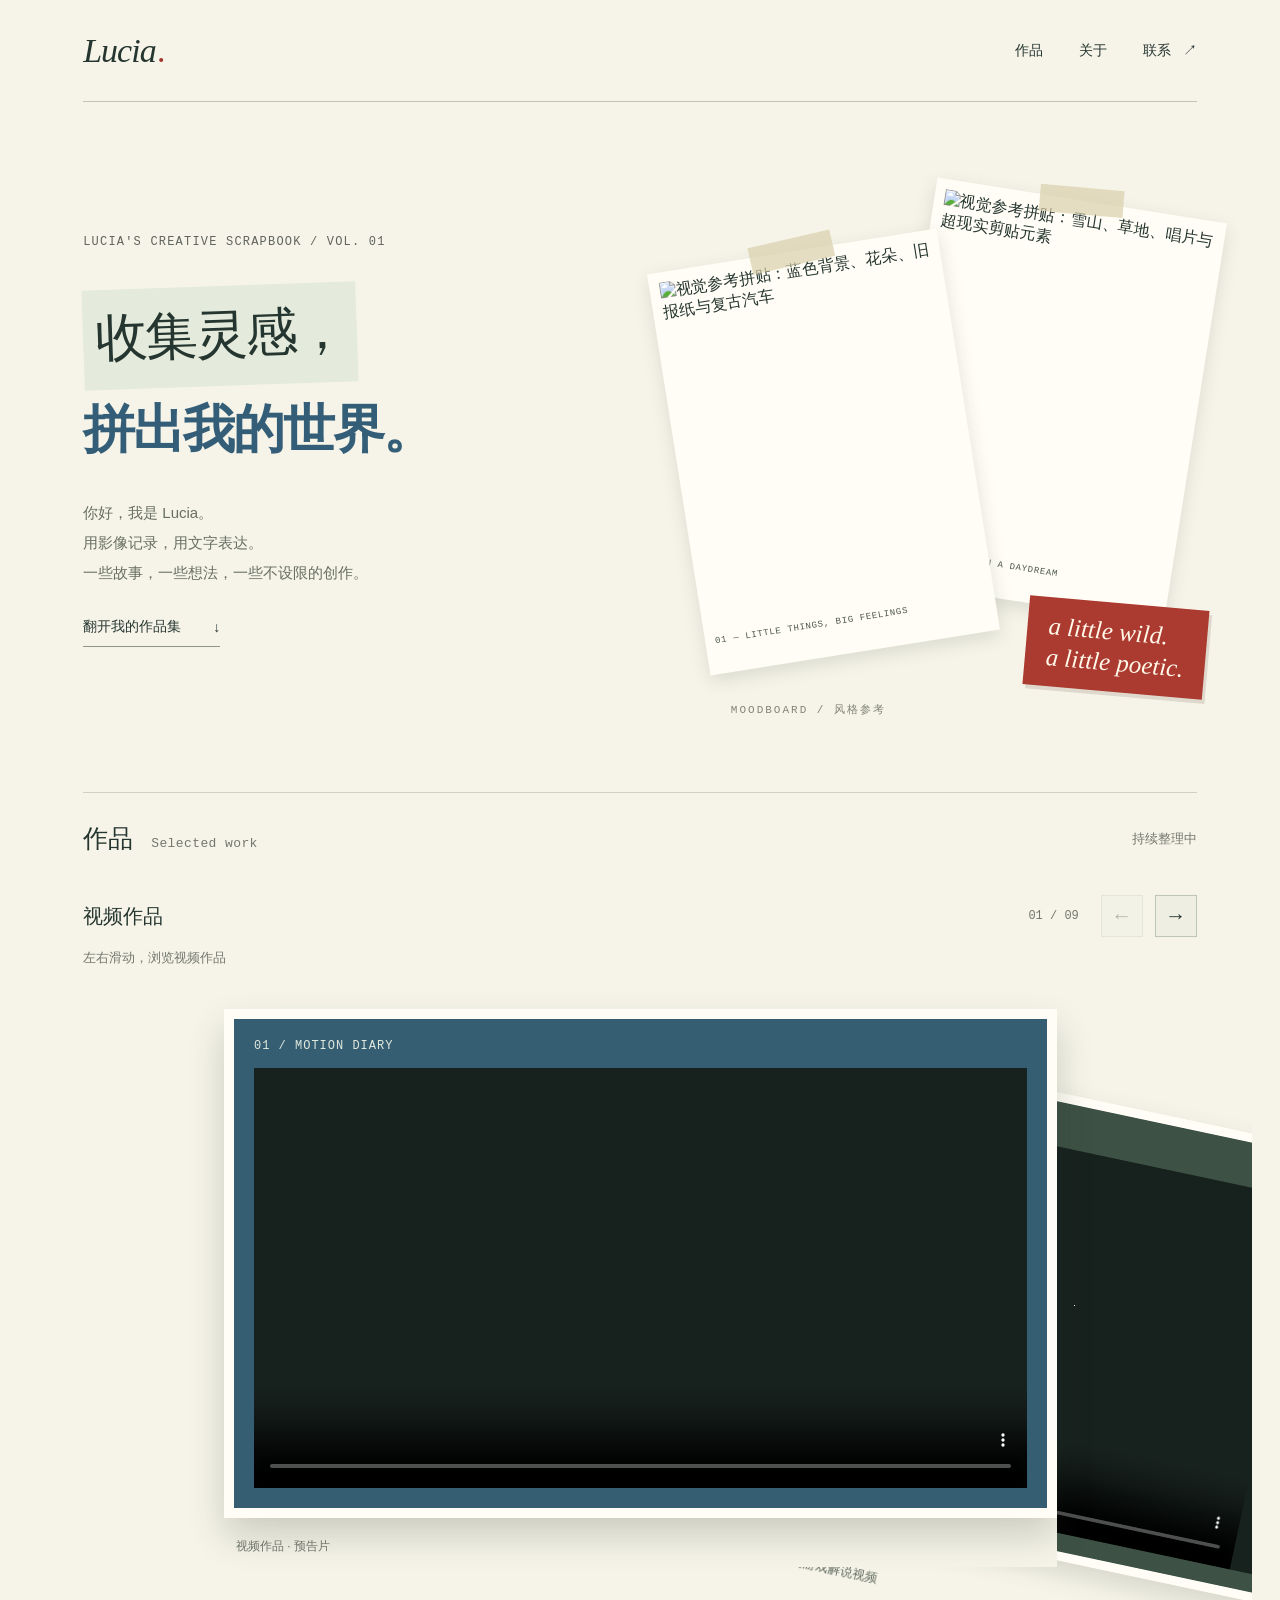
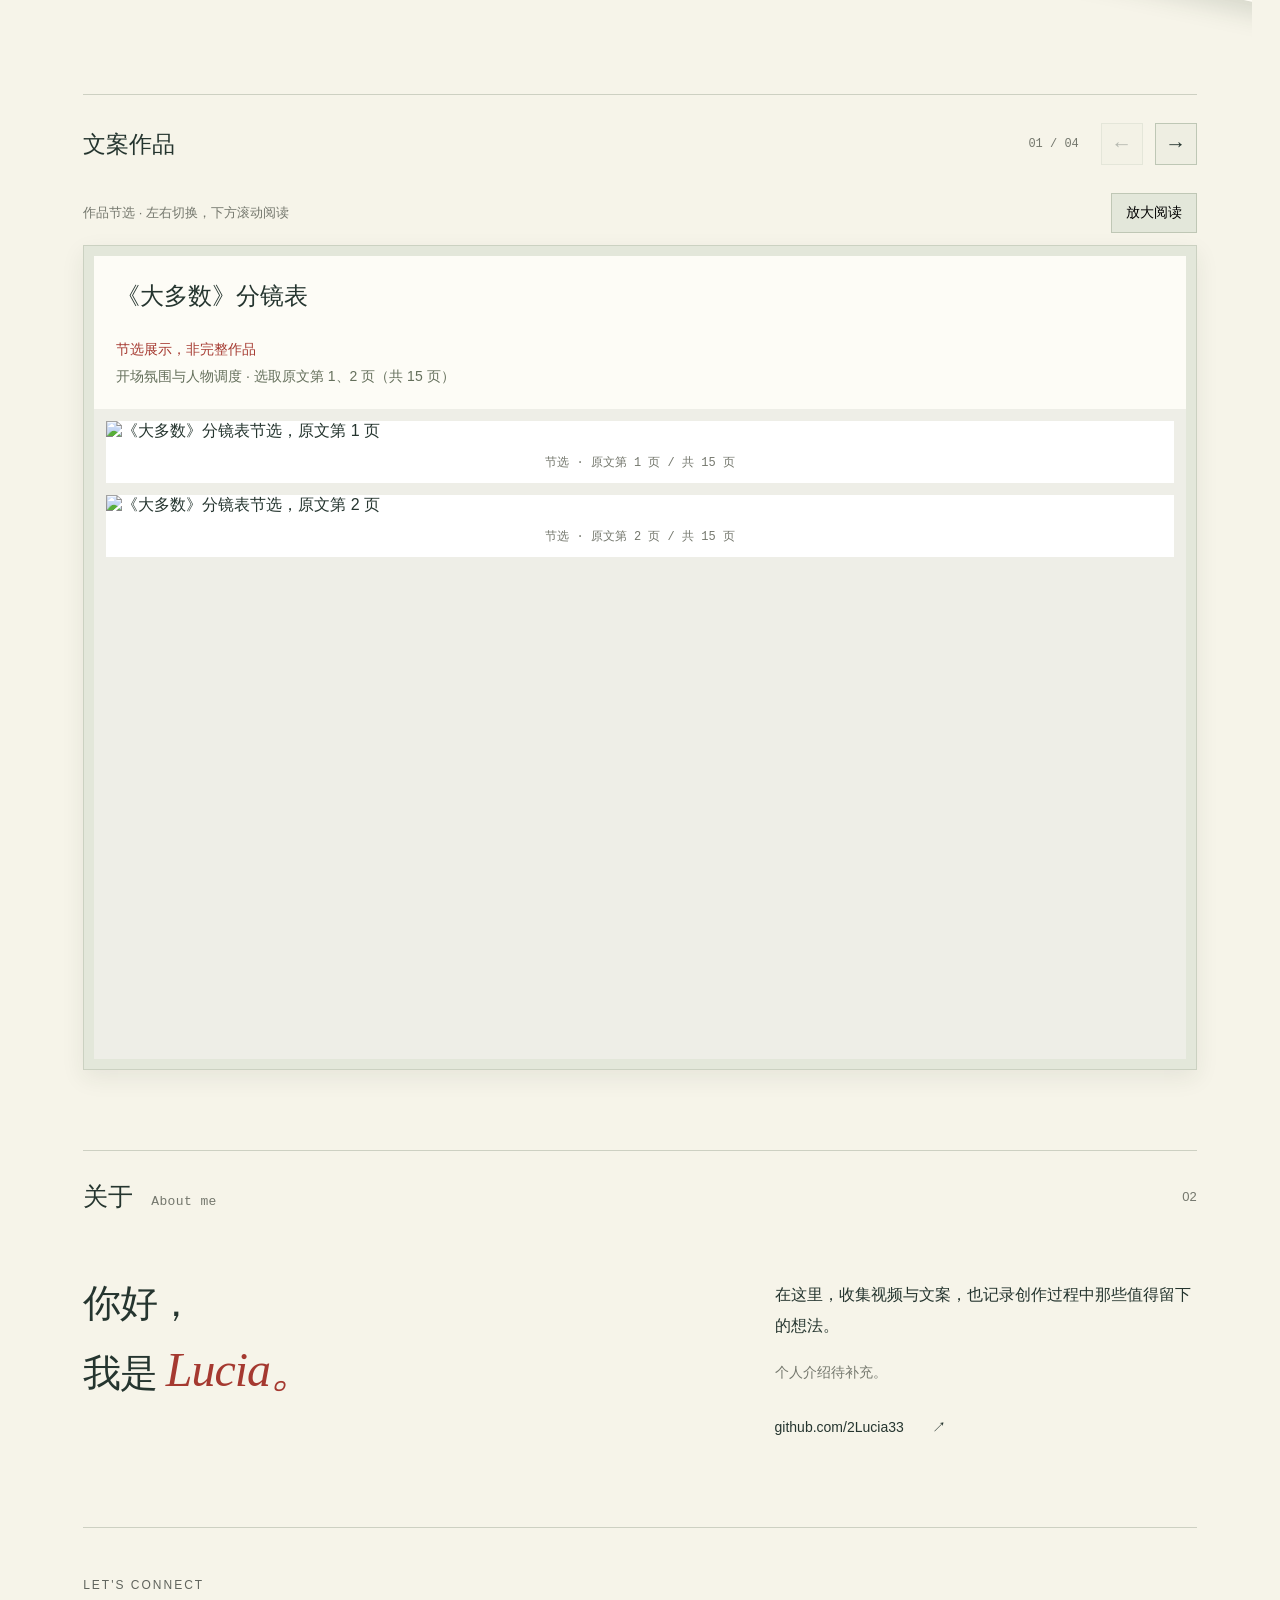
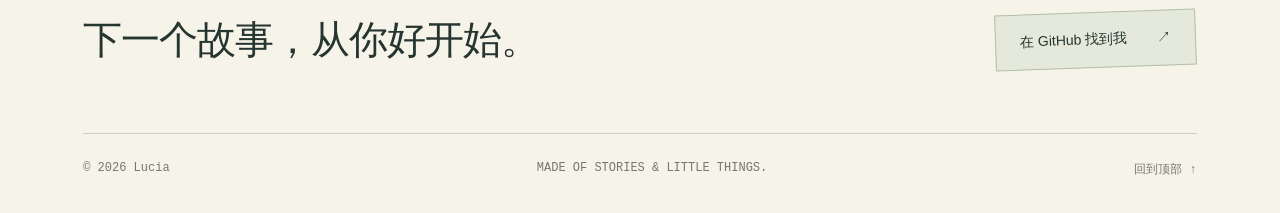
==== index.html @ 85108ed7 "Add files via upload" ====
<!doctype html>
<html lang="zh-CN">
<head><meta charset="UTF-8"><meta name="viewport" content="width=device-width, initial-scale=1"><title>Lucia — 视频与文案</title><meta name="description" content="Lucia 的个人作品集，收集视频、文案与创作中的想法。"><link rel="icon" type="image/svg+xml" href="data:image/svg+xml,%3Csvg xmlns='http://www.w3.org/2000/svg' viewBox='0 0 32 32'%3E%3Crect width='32' height='32' rx='6' fill='%231a1a1a'/%3E%3Cpath d='M10 8v16h13' fill='none' stroke='white' stroke-width='3'/%3E%3C/svg%3E"><link rel="stylesheet" href="style.css?v=excerpts"></head>
<body><a class="skip" href="#work">跳到作品</a><div class="page"><header><a class="identity" href="#home" aria-label="回到首页">Lucia<span class="identity-dot">.</span></a><nav aria-label="主导航"><a href="#work">作品</a><a href="#about">关于</a><a href="#contact">联系 <span aria-hidden="true">↗</span></a></nav></header>
<main id="home"><section class="hero" aria-labelledby="intro"><div class="hero-copy"><p class="eyebrow">LUCIA'S CREATIVE SCRAPBOOK / VOL. 01</p><h1 id="intro"><span class="title-paper">收集灵感，</span><br><span class="serif">拼出我的世界。</span></h1><p class="hero-description">你好，我是 Lucia。<br>用影像记录，用文字表达。<br>一些故事，一些想法，一些不设限的创作。</p><a class="text-link" href="#work">翻开我的作品集 <span aria-hidden="true">↓</span></a></div><div class="collage-wall"><figure class="collage-photo green-photo"><img src="assets/collage-green.jpeg" alt="视觉参考拼贴：雪山、草地、唱片与超现实剪贴元素"><figcaption>02 — SOMEWHERE IN A DAYDREAM</figcaption></figure><figure class="collage-photo blue-photo"><img src="assets/collage-blue.jpeg" alt="视觉参考拼贴：蓝色背景、花朵、旧报纸与复古汽车"><figcaption>01 — LITTLE THINGS, BIG FEELINGS</figcaption></figure><span class="paper-label">a little wild.<br>a little poetic.</span><span class="reference-note">MOODBOARD / 风格参考</span></div></section><section id="work" class="work" aria-labelledby="work-title"><div class="section-head"><h2 id="work-title">作品<span>Selected work</span></h2><p>持续整理中</p></div><div class="video-section-head"><h3>视频作品</h3><div class="video-navigation"><span id="video-position" aria-live="polite">01 / 09</span><button type="button" id="video-prev" aria-label="上一个视频" aria-controls="video-track">←</button><button type="button" id="video-next" aria-label="下一个视频" aria-controls="video-track">→</button></div></div><p class="swipe-hint">左右滑动，浏览视频作品</p><div class="video-track" id="video-track" tabindex="0" role="region" aria-label="视频作品，左右滑动或使用方向键浏览"><article class="project"><div class="fan-card"><div class="project-space video-space actual-video"><span class="project-no">01 / MOTION DIARY</span><video controls playsinline preload="none" poster="assets/majority-poster.jpg" aria-label="视频作品 1"><source src="assets/majority-trailer.mp4" type="video/mp4">你的浏览器不支持视频播放，可<a href="assets/majority-trailer.mp4">打开视频</a>观看。</video></div><div class="project-caption"><span>视频作品 · 预告片</span></div></div></article><article class="project"><div class="fan-card"><div class="project-space video-space actual-video"><span class="project-no">02 / GAME CREATOR EDIT</span><video controls playsinline preload="none" poster="assets/turtle-mushroom-poster.jpg" aria-label="视频作品 2"><source src="assets/turtle-mushroom.mp4" type="video/mp4">你的浏览器不支持视频播放，可<a href="assets/turtle-mushroom.mp4">打开视频</a>观看。</video></div><div class="project-caption"><span>视频剪辑</span></div><p class="project-description">游戏博主的游戏解说视频</p></div></article><article class="project"><div class="fan-card"><div class="project-space video-space actual-video"><span class="project-no">03 / GAME CREATOR EDIT</span><video controls playsinline preload="none" poster="assets/zzz-poster.jpg" aria-label="视频作品 3"><source src="assets/zzz.mp4" type="video/mp4">你的浏览器不支持视频播放，可<a href="assets/zzz.mp4">打开视频</a>观看。</video></div><div class="project-caption"><span>视频剪辑</span></div><p class="project-description">游戏博主的游戏解说视频</p></div></article><article class="project director-project"><div class="fan-card"><div class="project-space video-space actual-video"><span class="project-no">04 / DIRECTOR'S CUT</span><video controls playsinline preload="none" poster="assets/ktv-poster.jpg" aria-label="视频作品 4"><source src="assets/ktv.mp4" type="video/mp4">你的浏览器不支持视频播放，可<a href="assets/ktv.mp4">打开视频</a>观看。</video></div><div class="project-caption"><span>编导作品</span></div><p class="project-description">担任编导的视频作品</p></div></article><article class="project director-project"><div class="fan-card"><div class="project-space video-space actual-video"><span class="project-no">05 / DIRECTOR'S CUT</span><video controls playsinline preload="none" poster="assets/social-app-poster.jpg" aria-label="视频作品 5"><source src="assets/social-app.mp4" type="video/mp4">你的浏览器不支持视频播放，可<a href="assets/social-app.mp4">打开视频</a>观看。</video></div><div class="project-caption"><span>编导作品</span></div><p class="project-description">担任编导的视频作品</p></div></article><article class="project director-project"><div class="fan-card"><div class="project-space video-space actual-video"><span class="project-no">06 / DIRECTOR'S CUT</span><video controls playsinline preload="none" poster="assets/lottery-poster.jpg" aria-label="视频作品 6"><source src="assets/lottery.mp4" type="video/mp4">你的浏览器不支持视频播放，可<a href="assets/lottery.mp4">打开视频</a>观看。</video></div><div class="project-caption"><span>编导作品</span></div><p class="project-description">担任编导的视频作品</p></div></article><article class="project director-project"><div class="fan-card"><div class="project-space video-space actual-video"><span class="project-no">07 / DIRECTOR'S CUT</span><video controls playsinline preload="none" poster="assets/fluorescent-mask-poster.jpg" aria-label="视频作品 7"><source src="assets/fluorescent-mask.mp4" type="video/mp4">你的浏览器不支持视频播放，可<a href="assets/fluorescent-mask.mp4">打开视频</a>观看。</video></div><div class="project-caption"><span>编导作品</span></div><p class="project-description">担任编导的视频作品</p></div></article><article class="project"><div class="fan-card"><div class="project-space video-space actual-video"><span class="project-no">08 / VIDEO</span><video controls playsinline preload="none" poster="assets/csy-27-poster.jpg" aria-label="视频作品 8"><source src="assets/csy-27.mp4" type="video/mp4">你的浏览器不支持视频播放，可<a href="assets/csy-27.mp4">打开视频</a>观看。</video></div><div class="project-caption"><span>视频作品</span></div></div></article><article class="project"><div class="fan-card"><div class="project-space video-space actual-video"><span class="project-no">09 / VIDEO</span><video controls playsinline preload="none" poster="assets/csy-40-poster.jpg" aria-label="视频作品 9"><source src="assets/csy-40.mp4" type="video/mp4">你的浏览器不支持视频播放，可<a href="assets/csy-40.mp4">打开视频</a>观看。</video></div><div class="project-caption"><span>视频作品</span></div></div></article></div><section class="writing-reader-section" id="writing" aria-label="文案作品"><div class="writing-section-head"><h3>文案作品</h3><div class="video-navigation"><span id="writing-position" aria-live="polite">01 / 04</span><button id="writing-prev" type="button" aria-label="上一篇文案">←</button><button id="writing-next" type="button" aria-label="下一篇文案">→</button></div></div><div class="reader-toolbar"><p class="swipe-hint">作品节选 · 左右切换，下方滚动阅读</p><button type="button" id="reading-zoom" aria-pressed="false">放大阅读</button></div><div class="writing-reader" id="writing-reader"><article class="reading-panel" ><h4>《大多数》分镜表</h4><p class="excerpt-note"><strong>节选展示，非完整作品</strong><br>开场氛围与人物调度 · 选取原文第 1、2 页（共 15 页）</p><div class="reading-scroll" tabindex="0" aria-label="《大多数》分镜表节选"><figure class="document-page"><img src="assets/documents/excerpts/storyboard-1.jpg" alt="《大多数》分镜表节选，原文第 1 页" loading="lazy"><figcaption>节选 · 原文第 1 页 / 共 15 页</figcaption></figure><figure class="document-page"><img src="assets/documents/excerpts/storyboard-2.jpg" alt="《大多数》分镜表节选，原文第 2 页" loading="lazy"><figcaption>节选 · 原文第 2 页 / 共 15 页</figcaption></figure></div></article><article class="reading-panel" hidden><h4>《大多数》剧本</h4><p class="excerpt-note"><strong>节选展示，非完整作品</strong><br>冲突建立与人物对白 · 选取原文第 4、5 页（共 14 页）</p><div class="reading-scroll" tabindex="0" aria-label="《大多数》剧本节选"><figure class="document-page"><img src="assets/documents/excerpts/screenplay-4.jpg" alt="《大多数》剧本节选，原文第 4 页" loading="lazy"><figcaption>节选 · 原文第 4 页 / 共 14 页</figcaption></figure><figure class="document-page"><img src="assets/documents/excerpts/screenplay-5.jpg" alt="《大多数》剧本节选，原文第 5 页" loading="lazy"><figcaption>节选 · 原文第 5 页 / 共 14 页</figcaption></figure></div></article><article class="reading-panel" hidden><h4>《长生引》第一集剧本及视频提示词</h4><p class="excerpt-note"><strong>节选展示，非完整作品</strong><br>开场剧本与视频提示词示例 · 选取原文第 1、2、9 页（共 37 页）</p><div class="reading-scroll" tabindex="0" aria-label="《长生引》第一集剧本及视频提示词节选"><figure class="document-page"><img src="assets/documents/excerpts/episode-1.jpg" alt="《长生引》第一集剧本及视频提示词节选，原文第 1 页" loading="lazy"><figcaption>节选 · 原文第 1 页 / 共 37 页</figcaption></figure><figure class="document-page"><img src="assets/documents/excerpts/episode-2.jpg" alt="《长生引》第一集剧本及视频提示词节选，原文第 2 页" loading="lazy"><figcaption>节选 · 原文第 2 页 / 共 37 页</figcaption></figure><figure class="document-page"><img src="assets/documents/excerpts/episode-9.jpg" alt="《长生引》第一集剧本及视频提示词节选，原文第 9 页" loading="lazy"><figcaption>节选 · 原文第 9 页 / 共 37 页</figcaption></figure></div></article><article class="reading-panel" hidden><h4>《长生引》世界观及主要人物</h4><p class="excerpt-note"><strong>节选展示，非完整作品</strong><br>世界观架构与主要人物设定 · 选取原文第 1、3 页（共 4 页）</p><div class="reading-scroll" tabindex="0" aria-label="《长生引》世界观及主要人物节选"><figure class="document-page"><img src="assets/documents/excerpts/world-1.jpg" alt="《长生引》世界观及主要人物节选，原文第 1 页" loading="lazy"><figcaption>节选 · 原文第 1 页 / 共 4 页</figcaption></figure><figure class="document-page"><img src="assets/documents/excerpts/world-3.jpg" alt="《长生引》世界观及主要人物节选，原文第 3 页" loading="lazy"><figcaption>节选 · 原文第 3 页 / 共 4 页</figcaption></figure></div></article></div></section></section>
<section id="about" class="about" aria-labelledby="about-title"><div class="section-head"><h2 id="about-title">关于<span>About me</span></h2><span class="section-number">02</span></div><div class="about-content"><p class="about-lead">你好，<br>我是 <span>Lucia。</span></p><div class="about-copy"><p>在这里，收集视频与文案，也记录创作过程中那些值得留下的想法。</p><p class="muted">个人介绍待补充。</p><a href="https://github.com/2Lucia33" target="_blank" rel="noopener noreferrer" class="profile-link">github.com/2Lucia33 <span aria-hidden="true">↗</span></a></div></div></section>
<section id="contact" class="contact" aria-labelledby="contact-title"><p class="eyebrow">LET'S CONNECT</p><div class="contact-row"><h2 id="contact-title">下一个故事，从你好开始。</h2><a href="https://github.com/2Lucia33" target="_blank" rel="noopener noreferrer" class="contact-button">在 GitHub 找到我 <span aria-hidden="true">↗</span></a></div></section></main><footer><p>© <span id="year">2026</span> Lucia</p><span>MADE OF STORIES & LITTLE THINGS.</span><a href="#home">回到顶部 ↑</a></footer></div><script>document.getElementById('year').textContent = new Date().getFullYear();
const track=document.getElementById('video-track'),cards=[...track.children],prev=document.getElementById('video-prev'),next=document.getElementById('video-next'),position=document.getElementById('video-position');
let current=0,gesture=null;
function render(){cards.forEach((card,i)=>{const d=i-current;card.style.transform=`translateX(${d*53}%) translateY(${Math.min(Math.abs(d)*36,72)}px) rotate(${Math.max(-2,Math.min(2,d))*12}deg) scale(${1-Math.min(Math.abs(d)*.1,.2)})`;card.style.zIndex=String(10-Math.abs(d));card.style.visibility=Math.abs(d)>2?'hidden':'visible';card.classList.toggle('is-current',d===0);card.inert=d!==0;card.setAttribute('aria-hidden',String(d!==0));});position.textContent=String(current+1).padStart(2,'0')+' / '+String(cards.length).padStart(2,'0');prev.disabled=current===0;next.disabled=current===cards.length-1;}
function move(step){const index=Math.max(0,Math.min(cards.length-1,current+step));if(index===current)return;cards[current].querySelector('video').pause();current=index;render();}
prev.addEventListener('click',()=>move(-1));next.addEventListener('click',()=>move(1));
track.addEventListener('keydown',event=>{if(event.target!==track)return;if(event.key==='ArrowRight'||event.key==='ArrowLeft'){event.preventDefault();move(event.key==='ArrowRight'?1:-1);}});
track.addEventListener('pointerdown',event=>{const v=event.target.closest('video');if(v&&event.clientY>v.getBoundingClientRect().bottom-48)return;gesture={x:event.clientX,y:event.clientY};});
track.addEventListener('pointerup',event=>{if(!gesture)return;const dx=event.clientX-gesture.x,dy=event.clientY-gesture.y;gesture=null;if(Math.abs(dx)>45&&Math.abs(dx)>Math.abs(dy)*1.3)move(dx<0?1:-1);});
track.addEventListener('pointercancel',()=>gesture=null);
let wheelLock=0;track.addEventListener('wheel',event=>{if(Math.abs(event.deltaX)>Math.abs(event.deltaY)&&Math.abs(event.deltaX)>12){event.preventDefault();if(Date.now()-wheelLock>500){wheelLock=Date.now();move(event.deltaX>0?1:-1);}}},{passive:false});render();

const panels=[...document.querySelectorAll('.reading-panel')],writingPrev=document.getElementById('writing-prev'),writingNext=document.getElementById('writing-next');let writingIndex=0;
function showWriting(step){writingIndex=Math.max(0,Math.min(panels.length-1,writingIndex+step));panels.forEach((p,i)=>p.hidden=i!==writingIndex);document.getElementById('writing-position').textContent=String(writingIndex+1).padStart(2,'0')+' / '+String(panels.length).padStart(2,'0');writingPrev.disabled=writingIndex===0;writingNext.disabled=writingIndex===panels.length-1;}
writingPrev.addEventListener('click',()=>showWriting(-1));writingNext.addEventListener('click',()=>showWriting(1));let writingGesture=null;const writingReader=document.getElementById('writing-reader');writingReader.addEventListener('pointerdown',e=>writingGesture=writingReader.classList.contains('is-zoomed')?null:{x:e.clientX,y:e.clientY});writingReader.addEventListener('pointerup',e=>{if(!writingGesture)return;const dx=e.clientX-writingGesture.x,dy=e.clientY-writingGesture.y;writingGesture=null;if(Math.abs(dx)>65&&Math.abs(dx)>Math.abs(dy)*1.5)showWriting(dx<0?1:-1);});writingReader.addEventListener('pointercancel',()=>writingGesture=null);showWriting(0);document.getElementById('reading-zoom').addEventListener('click',e=>{const zoomed=writingReader.classList.toggle('is-zoomed');e.currentTarget.setAttribute('aria-pressed',String(zoomed));e.currentTarget.textContent=zoomed?'恢复大小':'放大阅读';});
</script></body></html>
---- style.css ----
@charset "UTF-8";
:root{color-scheme:light;--ink:#20211f;--muted:#757873;--line:#e3e5e0;--accent:#485c41}*{box-sizing:border-box}html{scroll-behavior:smooth;scroll-padding-top:35px}body{margin:0;background:#fff;color:var(--ink);font-family:Arial,"PingFang SC","Microsoft YaHei",sans-serif;-webkit-font-smoothing:antialiased;font-size:16px}a{color:inherit;text-decoration:none}a:focus-visible{outline:2px solid var(--accent);outline-offset:7px}a:hover{color:var(--accent)}.page{max-width:1440px;margin:auto;padding:0 7.2%}.skip{position:fixed;top:-60px;left:20px;background:var(--ink);color:white;padding:12px;z-index:10}.skip:focus{top:10px}header{height:116px;display:flex;align-items:center;justify-content:space-between;border-bottom:1px solid var(--line)}.identity{font-size:24px;font-weight:700;letter-spacing:-1px}.identity-dot{color:var(--accent);padding-left:2px}nav{display:flex;gap:36px;font-size:14px}nav a{padding:12px 0}nav span{margin-left:8px}.hero{position:relative;padding:88px 0 75px}.eyebrow{font-size:12px;font-weight:500;letter-spacing:2px;margin:0 0 34px;color:#60645d}.eyebrow span{margin:0 12px}h1{font-size:clamp(50px,6.8vw,96px);font-weight:500;line-height:1.3;letter-spacing:-4px;margin:0}.serif{font-family:Georgia,"Songti SC",SimSun,serif;font-weight:400;color:var(--accent)}.hero-bottom{display:flex;align-items:flex-end;justify-content:space-between;max-width:800px;margin-top:38px}.hero-bottom p{line-height:1.9;color:#686b65;margin:0}.text-link{display:inline-flex;align-items:center;gap:32px;font-size:14px;padding-bottom:10px;border-bottom:1px solid #90958a}.hero-index{position:absolute;right:0;top:104px;font-size:12px;letter-spacing:2px;color:#95988f;writing-mode:vertical-rl}.section-head{display:flex;justify-content:space-between;align-items:center;border-top:1px solid var(--line);padding:29px 0 36px}.section-head h2{font-size:21px;font-weight:500;margin:0}.section-head h2 span{font-size:13px;letter-spacing:.4px;color:var(--muted);font-weight:400;margin-left:18px}.section-head>p,.section-number{font-size:13px;color:var(--muted);margin:0}.project-grid{display:grid;grid-template-columns:1.4fr 1fr;gap:9%;padding-bottom:93px}.project-space{position:relative;background:#f3f4f1;min-height:340px;padding:28px 36px;display:flex;flex-direction:column;justify-content:space-between}.project-no{font-size:13px;color:#73796d}.small-label{font-size:11px;letter-spacing:2px;color:#767d6e}.project-space p{font-size:31px;line-height:1.6;font-weight:400;margin:16px 0 22px;letter-spacing:1px}.placeholder-label{font-size:12px;color:#7c8275;align-self:flex-end}.project-caption{display:flex;justify-content:space-between;gap:16px;align-items:center;margin-top:20px}.project-caption h3{font-size:16px;font-weight:500;margin:0}.project-caption span{color:var(--muted);font-size:12px}.project-note{align-self:center;padding:26px 0}.note-index{font-size:11px;letter-spacing:2px;color:var(--muted)}.project-note h3{font-size:28px;line-height:1.7;font-weight:400;margin:25px 0 20px}.project-note p{font-size:14px;color:var(--muted);line-height:1.9;margin-bottom:32px}.about-content{display:grid;grid-template-columns:1.4fr 1fr;gap:9%;padding:20px 0 90px}.about-lead{font-size:38px;line-height:1.55;letter-spacing:-1px;margin:0}.about-lead span{font-family:Georgia,"Songti SC",serif}.about-copy{padding-top:6px}.about-copy p{line-height:1.9;margin:0 0 18px}.about-copy .muted{color:var(--muted);font-size:14px}.profile-link{font-size:14px;display:inline-flex;gap:28px;margin-top:15px}.contact{padding:50px 0 65px;border-top:1px solid var(--line)}.contact .eyebrow{margin-bottom:20px}.contact-row{display:flex;justify-content:space-between;gap:25px;align-items:center}.contact h2{font-size:clamp(27px,3.6vw,48px);font-weight:400;margin:0;letter-spacing:-1px}.contact-button{padding:18px 24px;border:1px solid #ccd0c7;font-size:14px;display:flex;gap:30px;align-items:center;transition:background .2s}.contact-button:hover{background:#f3f4f1}footer{display:flex;justify-content:space-between;gap:20px;border-top:1px solid var(--line);padding:27px 0 35px;font-size:12px;color:var(--muted)}footer p{margin:0}@media(min-width:1500px){.page{padding:0 100px}}@media(max-width:700px){.page{padding:0 7%}header{height:90px}.identity{font-size:21px}nav{gap:20px}.hero{padding:62px 0 56px}.eyebrow{font-size:10px;letter-spacing:1.4px}h1{font-size:clamp(44px,10vw,66px);letter-spacing:-2px}.hero-index{display:none}.hero-bottom{gap:24px;margin-top:30px}.hero-bottom p{font-size:14px}.text-link{gap:15px;white-space:nowrap}.section-head{padding:24px 0}.section-head h2 span{margin-left:12px;font-size:12px}.project-grid,.about-content{grid-template-columns:1fr;gap:34px;padding-bottom:55px}.project-space{min-height:320px;padding:26px}.project-note{padding:10px 0}.project-note h3{font-size:26px;margin:18px 0}.project-note p{margin-bottom:22px}.about-lead{font-size:32px}.about-content{padding-top:8px}.contact{padding:37px 0 45px}.contact-row{align-items:flex-start;flex-direction:column;gap:28px}.contact-button{padding:16px 20px}footer{flex-wrap:wrap;line-height:1.7}footer>span{display:none}}@media(prefers-reduced-motion:reduce){html{scroll-behavior:auto}*{transition:none!important}}

.project-grid{grid-template-columns:1fr 1fr;gap:32px}.video-space{background:#eff1ee}.writing-space{background:#f5f4f1}.writing-space p{font-family:Georgia,"Songti SC",SimSun,serif}.play-mark{font-size:35px;line-height:1;color:#66715f}.project-space p{margin-top:14px}@media(max-width:700px){.project-grid{grid-template-columns:1fr;gap:36px}}

/* Lucia's paper scrapbook */
:root{--ink:#25352f;--muted:#74776d;--line:#cdd0c2;--accent:#a53930}body{background:#f6f4e9}.page{max-width:1500px;padding:0 6.5%}header{height:102px;border-bottom:1px solid #bfc3b5}.identity{font-family:Georgia,serif;font-size:34px;font-style:italic;font-weight:400}.hero{display:grid;grid-template-columns:1fr 1fr;gap:30px;min-height:690px;padding:82px 0 94px;align-items:center}.hero .eyebrow{font-family:monospace;font-size:12px;letter-spacing:1.2px;margin-bottom:37px}.hero h1{font-size:clamp(36px,4.1vw,60px);letter-spacing:-2px;line-height:1.65;position:relative;z-index:2}.title-paper{background:#e4ebdc;padding:5px 12px 8px;box-decoration-break:clone;display:inline-block;transform:rotate(-2deg)}.hero .serif{color:#345e77;font-weight:600;font-family:Georgia,"Songti SC",SimSun,serif;white-space:nowrap}.hero-description{font-size:15px;line-height:2;color:#686f62;margin:26px 0}.hero .text-link{margin-top:4px}.collage-wall{height:500px;position:relative;isolation:isolate}.collage-photo{position:absolute;margin:0;background:#fffdf5;padding:10px 10px 28px;box-shadow:0 6px 18px #26352621;width:54%}.collage-photo img{width:100%;height:345px;object-fit:cover;display:block}.collage-photo figcaption{font-family:monospace;font-size:9px;letter-spacing:.7px;margin-top:13px;color:#4e584c}.blue-photo{top:58px;left:4%;transform:rotate(-9deg);z-index:2}.green-photo{top:7px;right:0;transform:rotate(9deg);z-index:1}.collage-photo:before{content:"";position:absolute;width:84px;height:27px;background:#d9cfabb0;left:calc(50% - 42px);top:-13px;transform:rotate(-4deg)}.paper-label{position:absolute;right:-9px;bottom:0;transform:rotate(5deg);background:#ab3a30;color:#fff8e9;padding:13px 21px;font:italic 25px/1.25 Georgia,serif;z-index:3;box-shadow:3px 4px 0 #50231c22}.reference-note{position:absolute;bottom:-26px;left:14%;font-family:monospace;font-size:11px;letter-spacing:2px;color:#818476}.section-head h2{font-family:"Songti SC",SimSun,serif;font-size:25px}.section-head h2 span{font-family:monospace}.project-grid{gap:50px;padding:10px 6px 100px}.project-space{min-height:325px;border:8px solid #fffdf5;box-shadow:0 3px 10px #273c2920}.video-space{background:#355e73;color:#f7f1d8;transform:rotate(-1.5deg)}.writing-space{background:#e2e7d4;transform:rotate(1.4deg)}.video-space .project-no,.video-space .placeholder-label,.video-space .play-mark{color:#e1e9df}.video-space p{font-family:"Songti SC",SimSun,serif}.project-no{font-family:monospace;letter-spacing:1px}.project-space p{font-size:34px}.play-mark{font-size:40px}.project-caption{margin-top:27px}.project-caption h3{font-family:"Songti SC",SimSun,serif;font-size:20px}.about-content{padding:25px 0 90px}.about-lead{font-family:"Songti SC",SimSun,serif}.about-lead span{color:#a53930;font-style:italic;font-size:48px}.contact h2{font-family:"Songti SC",SimSun,serif;font-size:39px}.contact-button{background:#e4e9db;border-color:#b4bfa8;transform:rotate(-2deg)}.contact-button:hover{background:#d7e0cb}footer{font-family:monospace}
@media(max-width:1050px) and (min-width:701px){.hero{grid-template-columns:1fr 1fr;gap:15px}.collage-photo img{height:290px}.collage-wall{height:430px}.hero h1{font-size:39px}.paper-label{font-size:21px}.hero .eyebrow{font-size:10px}}
@media(max-width:700px){.page{padding:0 7%}header{height:90px}.hero{grid-template-columns:1fr;padding:48px 0 70px;gap:44px}.hero h1{font-size:clamp(31px,7.5vw,48px);letter-spacing:-1px}.hero .eyebrow{font-size:10px;margin-bottom:22px}.hero-description{font-size:14px;margin-top:23px}.collage-wall{height:435px;margin:0 5px}.collage-photo img{height:300px}.collage-photo{width:55%;padding:8px 8px 20px}.collage-photo figcaption{font-size:7px;letter-spacing:0}.blue-photo{left:2%;top:44px}.green-photo{right:1%}.paper-label{bottom:4px;right:0;font-size:22px}.reference-note{bottom:-18px;left:5%;font-size:9px}.project-grid{gap:39px;padding-bottom:64px}.project-space{min-height:305px}.project-caption span{font-size:11px}.contact h2{font-size:29px}.contact-button{font-size:14px}.about-content{padding-bottom:60px}}
@media(prefers-reduced-motion:reduce){html{scroll-behavior:auto}}

.actual-video{padding:20px 16px;justify-content:center;gap:22px}.actual-video .project-no{align-self:flex-start}.actual-video video{display:block;width:100%;aspect-ratio:16/9;background:#111;object-fit:contain;transform:rotate(1.5deg)}@media(max-width:700px){.actual-video{min-height:260px;padding:18px 10px}}

.project-description{font-size:14px;line-height:1.8;color:#626b5e;margin:12px 0 0}.project-grid{row-gap:52px}.project-grid>.project:nth-child(2) .video-space{background:#3d5144;transform:rotate(1deg)}.project-grid>.project:nth-child(2) video{transform:rotate(-1deg)}

.video-section-head{display:flex;align-items:center;justify-content:space-between;margin:4px 0 12px}.video-section-head h3{font-size:20px;font-weight:400;font-family:"Songti SC",SimSun,serif;margin:0}.video-navigation{display:flex;align-items:center;gap:12px}.video-navigation span{font:12px monospace;color:var(--muted);margin-right:10px}.video-navigation button{width:42px;height:42px;background:#eeeee2;border:1px solid #bec7b5;color:var(--ink);font-size:21px;cursor:pointer}.video-navigation button:hover:not(:disabled){background:#dce4d3}.video-navigation button:disabled{opacity:.3;cursor:default}.video-navigation button:focus-visible,.video-track:focus-visible{outline:2px solid var(--accent);outline-offset:3px}.swipe-hint{font-size:13px;color:var(--muted);margin:0 0 12px}.video-track{position:relative;display:flex;gap:34px;overflow-x:auto;scroll-snap-type:x mandatory;overscroll-behavior-x:contain;scrollbar-width:thin;scrollbar-color:#81917c #e7e8dc;padding:18px 12px 25px;margin:0 -12px 55px}.video-track>.project{flex:0 0 78%;min-width:0;scroll-snap-align:start;padding:0 8px}.video-track .actual-video{min-height:0;padding:22px 20px;transform:none}.video-track .actual-video video{transform:none;max-height:480px}.video-track>.project:nth-child(2) .video-space{background:#3d5144}.video-track>.project:nth-child(3) .video-space{background:#374855}.writing-grid{max-width:520px;padding:0 6px 80px}.video-track .project-description{margin-bottom:0}@media(max-width:700px){.video-track{gap:12px;margin-bottom:45px}.video-track>.project{flex-basis:92%;padding:0 4px}.video-track .actual-video{padding:16px 10px;gap:15px}.video-track .project-caption{align-items:flex-start;flex-wrap:wrap;gap:8px}.video-track .project-caption h3{font-size:19px}.writing-grid{padding-bottom:60px}.video-navigation{gap:8px}.video-navigation span{margin-right:2px}}

.video-track>.project:last-child{margin-right:22%}@media(max-width:700px){.video-track>.project:last-child{margin-right:8%}}

/* Fan-shaped video gallery */
.video-track{gap:24px;padding:38px 0 90px;margin:0 -5% 35px;overflow-y:hidden;scroll-padding:0;align-items:flex-start;isolation:isolate}.video-track::before,.video-track::after{content:"";flex:0 0 calc(16% - 24px)}.video-track>.project{position:relative;flex:0 0 68%;padding:0;scroll-snap-align:center;transform-origin:50% 110%;will-change:transform;backface-visibility:hidden}.video-track>.project:last-child{margin-right:0}.video-track .actual-video{padding:20px;gap:15px;border:10px solid #fffdf5;box-shadow:0 12px 26px #26352626;transition:box-shadow .25s;background:#355e73}.video-track .is-current .actual-video{box-shadow:0 18px 34px #26352633}.video-track .actual-video video{width:100%;height:clamp(260px,35vw,440px);max-height:none;aspect-ratio:auto;object-fit:contain;background:#17211e}.video-track .project-caption{margin-top:20px;padding:0 12px}.video-track .project-description{padding:0 12px}.video-track .director-project .actual-video{background:#566149}.video-track .director-project:nth-child(even) .actual-video{background:#6b4d43}.video-track .project-no{font-size:12px}.video-track .project{background:#f6f4e9;padding-bottom:12px}.video-track .is-current{z-index:10}
@media(max-width:700px){.video-track{margin:0 -7% 20px;padding-top:28px;padding-bottom:80px;gap:24px}.video-track::before,.video-track::after{flex-basis:calc(8% - 24px)}.video-track>.project{flex-basis:84%;padding:0 0 12px}.video-track>.project:last-child{margin-right:0}.video-track .actual-video{padding:12px 8px;border-width:7px}.video-track .actual-video video{height:340px}.video-track .project-caption{padding:0 8px}.video-track .project-description{padding:0 8px;font-size:14px}}
@media(prefers-reduced-motion:reduce){.video-track>.project{will-change:auto}.video-track .actual-video{transition:none}}

.video-track>.project{background:transparent;will-change:auto}.fan-card{transform-origin:50% 110%;will-change:transform;background:#f6f4e9;padding-bottom:12px;backface-visibility:hidden}.video-track .project{padding-bottom:0}@media(prefers-reduced-motion:reduce){.fan-card{will-change:auto}}

.video-track{gap:0}.video-track::before,.video-track::after{flex-basis:16%}.video-track>.project{margin-right:-30%}.video-track>.project:last-child{margin-right:0}@media(max-width:700px){.video-track{gap:0}.video-track::before,.video-track::after{flex-basis:11%}.video-track>.project{flex-basis:78%;margin-right:-40%}.video-track>.project:last-child{margin-right:0}}

.video-track{scroll-snap-type:none}.video-track>.project{scroll-snap-align:none}

.video-track{display:block;height:680px;overflow:hidden;padding:30px 0 70px;touch-action:pan-y;scrollbar-width:none;overflow-anchor:none}.video-track::before,.video-track::after{display:none}.video-track>.project{position:absolute;top:30px;left:16%;width:68%;margin:0!important;transform-origin:50% 110%;transition:transform .48s cubic-bezier(.22,.68,.22,1);will-change:transform}.video-track>.project:not(.is-current){pointer-events:none}.fan-card{transform:none!important;will-change:auto}.video-track>.project{}.video-track .actual-video video{height:420px}@media(max-width:700px){.video-track{height:590px}.video-track>.project{left:11%;width:78%}.video-track .actual-video video{height:340px}}@media(prefers-reduced-motion:reduce){.video-track>.project{transition:none}}

.video-track{overflow:clip}

.writing-section-head{display:flex;align-items:center;justify-content:space-between;gap:20px;padding:28px 0;border-top:1px solid var(--line)}.writing-section-head h3{font:400 23px "Songti SC",SimSun,serif;margin:0}.writing-section-head>span{font:12px monospace;color:var(--muted)}.writing-grid{max-width:none;display:grid;grid-template-columns:repeat(3,minmax(0,1fr));gap:30px;padding:12px 6px 85px}.writing-paper{position:relative;min-height:300px;padding:28px 24px;background:#e4e8da;border:8px solid #fffdf5;box-shadow:0 7px 16px #26352618;transform:rotate(-2deg)}.writing-card-2 .writing-paper{background:#e5ebed;transform:rotate(1.5deg)}.writing-card-3 .writing-paper{background:#eee2d7;transform:rotate(-1deg)}.writing-meta{font:12px monospace;letter-spacing:1px;color:#63705f}.writing-kind{font-size:14px;color:#596751;margin:45px 0 12px}.writing-paper h4{font:400 27px/1.5 "Songti SC",SimSun,serif;margin:0 0 18px;overflow-wrap:anywhere}.writing-subtitle{font-size:14px;line-height:1.8;color:#687160;margin:0}.document-actions{display:flex;align-items:center;justify-content:space-between;gap:12px;padding:25px 3px 0;flex-wrap:wrap}.document-actions .text-link{gap:14px}.document-download{font-size:14px;padding:0 0 10px;color:#58634f}.document-download:hover{color:var(--accent)}@media(max-width:850px){.writing-grid{grid-template-columns:1fr;gap:40px;max-width:560px;margin:auto}.writing-paper{min-height:280px}.writing-section-head>span{font-size:11px}}

.writing-reader-section{padding-bottom:80px}.writing-reader{padding:10px;background:#e3e7da;border:1px solid #cbd1c1;box-shadow:0 8px 22px #26352614;touch-action:pan-y}.reading-panel[hidden]{display:none}.reading-panel h4{font:400 24px/1.5 "Songti SC",SimSun,serif;margin:0;padding:22px;background:#fdfcf6}.reading-scroll{height:650px;max-height:75vh;overflow:auto;background:#eeeee7;overscroll-behavior:contain}.document-page{margin:12px;background:white}.document-page img{display:block;width:100%;height:auto}.document-page figcaption{text-align:center;font:12px monospace;padding:12px;color:#74776d}.reading-text{background:#fffef9;padding:24px 8%;font-size:17px;line-height:2;color:#30382e}.reading-text p{margin:0 0 1.2em;white-space:pre-wrap;overflow-wrap:anywhere}.reading-text img{max-width:100%;height:auto;display:block;margin:20px auto}.reading-scroll:focus-visible{outline:2px solid var(--accent);outline-offset:-3px}@media(max-width:700px){.reading-panel h4{font-size:20px;padding:18px 12px}.writing-reader{padding:5px}.reading-text{font-size:16px;padding:20px}.document-page{margin:6px}.reading-scroll{height:560px}.writing-reader-section{padding-bottom:55px}}

.reader-toolbar{display:flex;gap:16px;justify-content:space-between;align-items:center;margin-bottom:12px}.reader-toolbar .swipe-hint{margin:0}.reader-toolbar button{background:#e3e7da;border:1px solid #bfc7b5;padding:10px 14px;font-size:14px;white-space:nowrap;cursor:pointer}.writing-reader.is-zoomed .document-page{min-width:1100px}.writing-reader.is-zoomed .reading-text{font-size:22px}.writing-reader.is-zoomed{touch-action:auto}

.excerpt-note{margin:0;background:#fdfcf6;padding:0 22px 20px;font-size:14px;color:#65705c;line-height:1.9}.excerpt-note strong{font-weight:500;color:#a53930}@media(max-width:700px){.excerpt-note{padding:0 12px 16px;font-size:13px}}
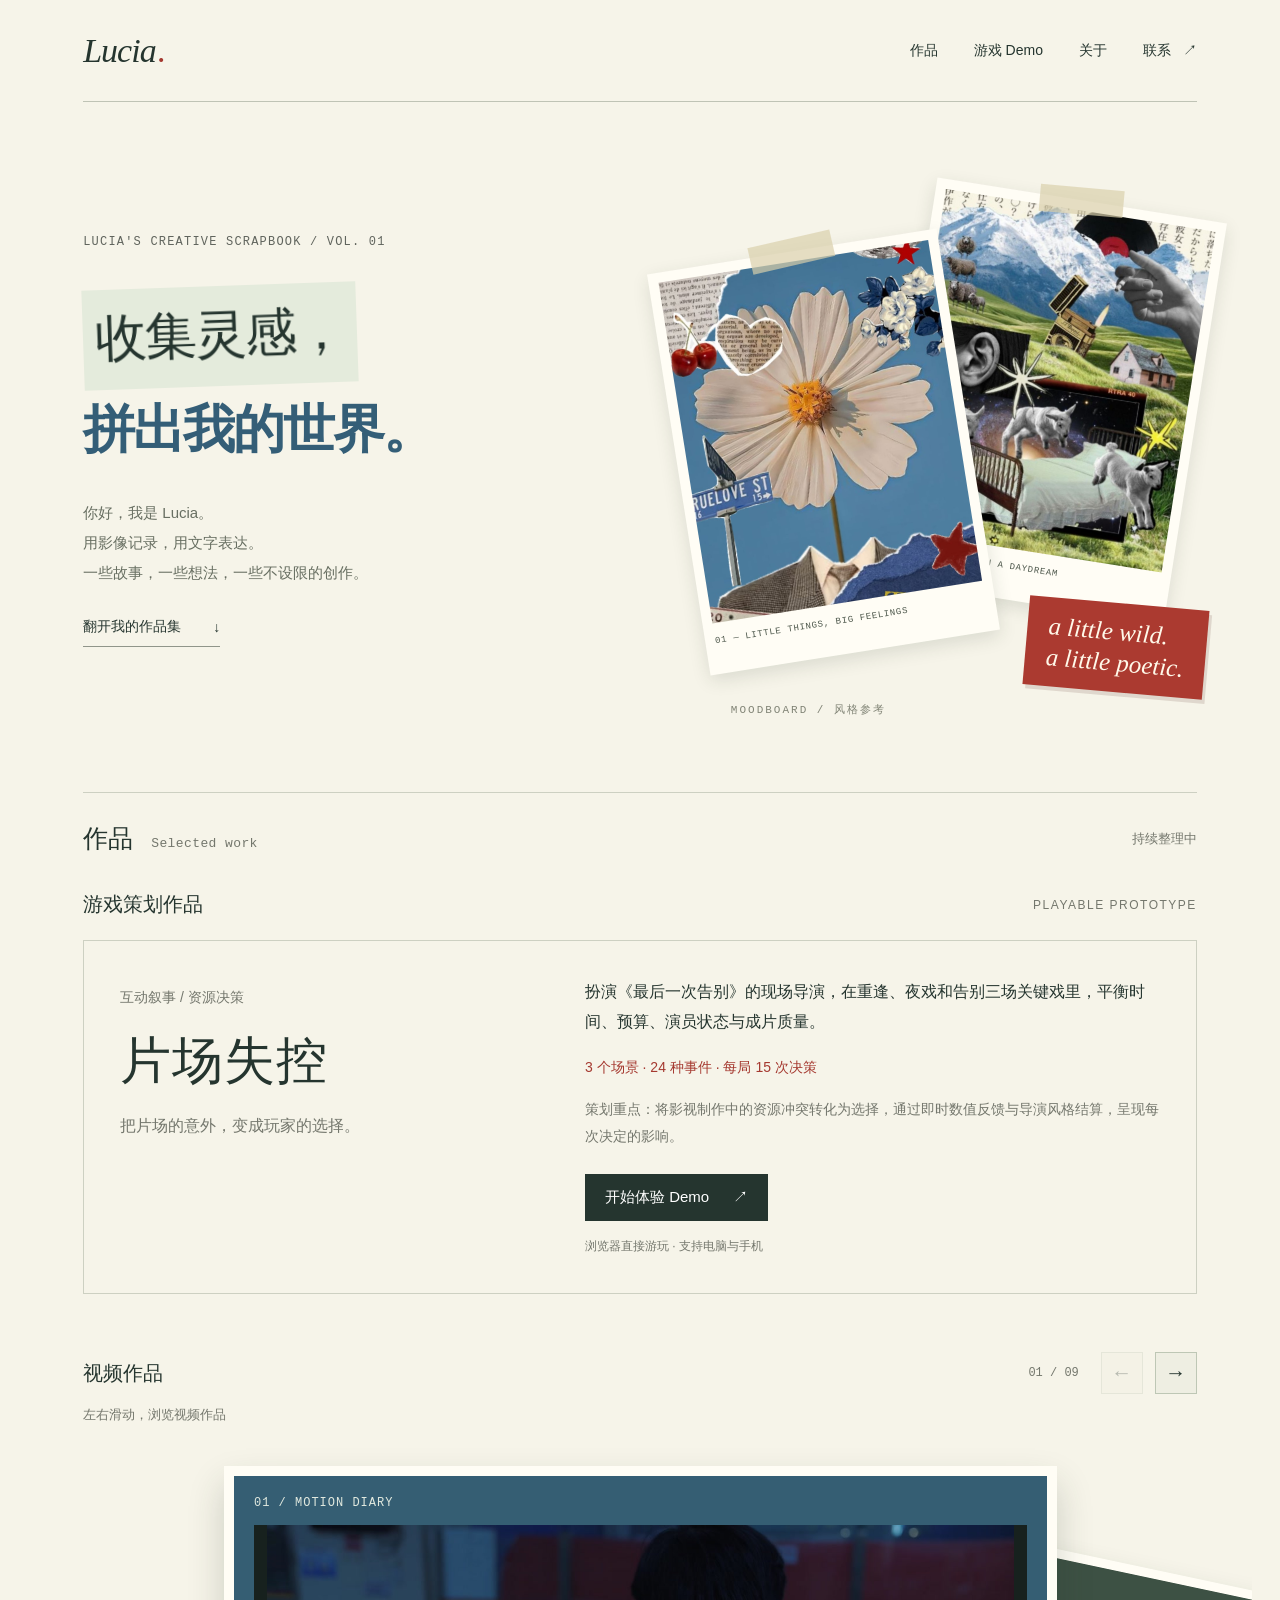
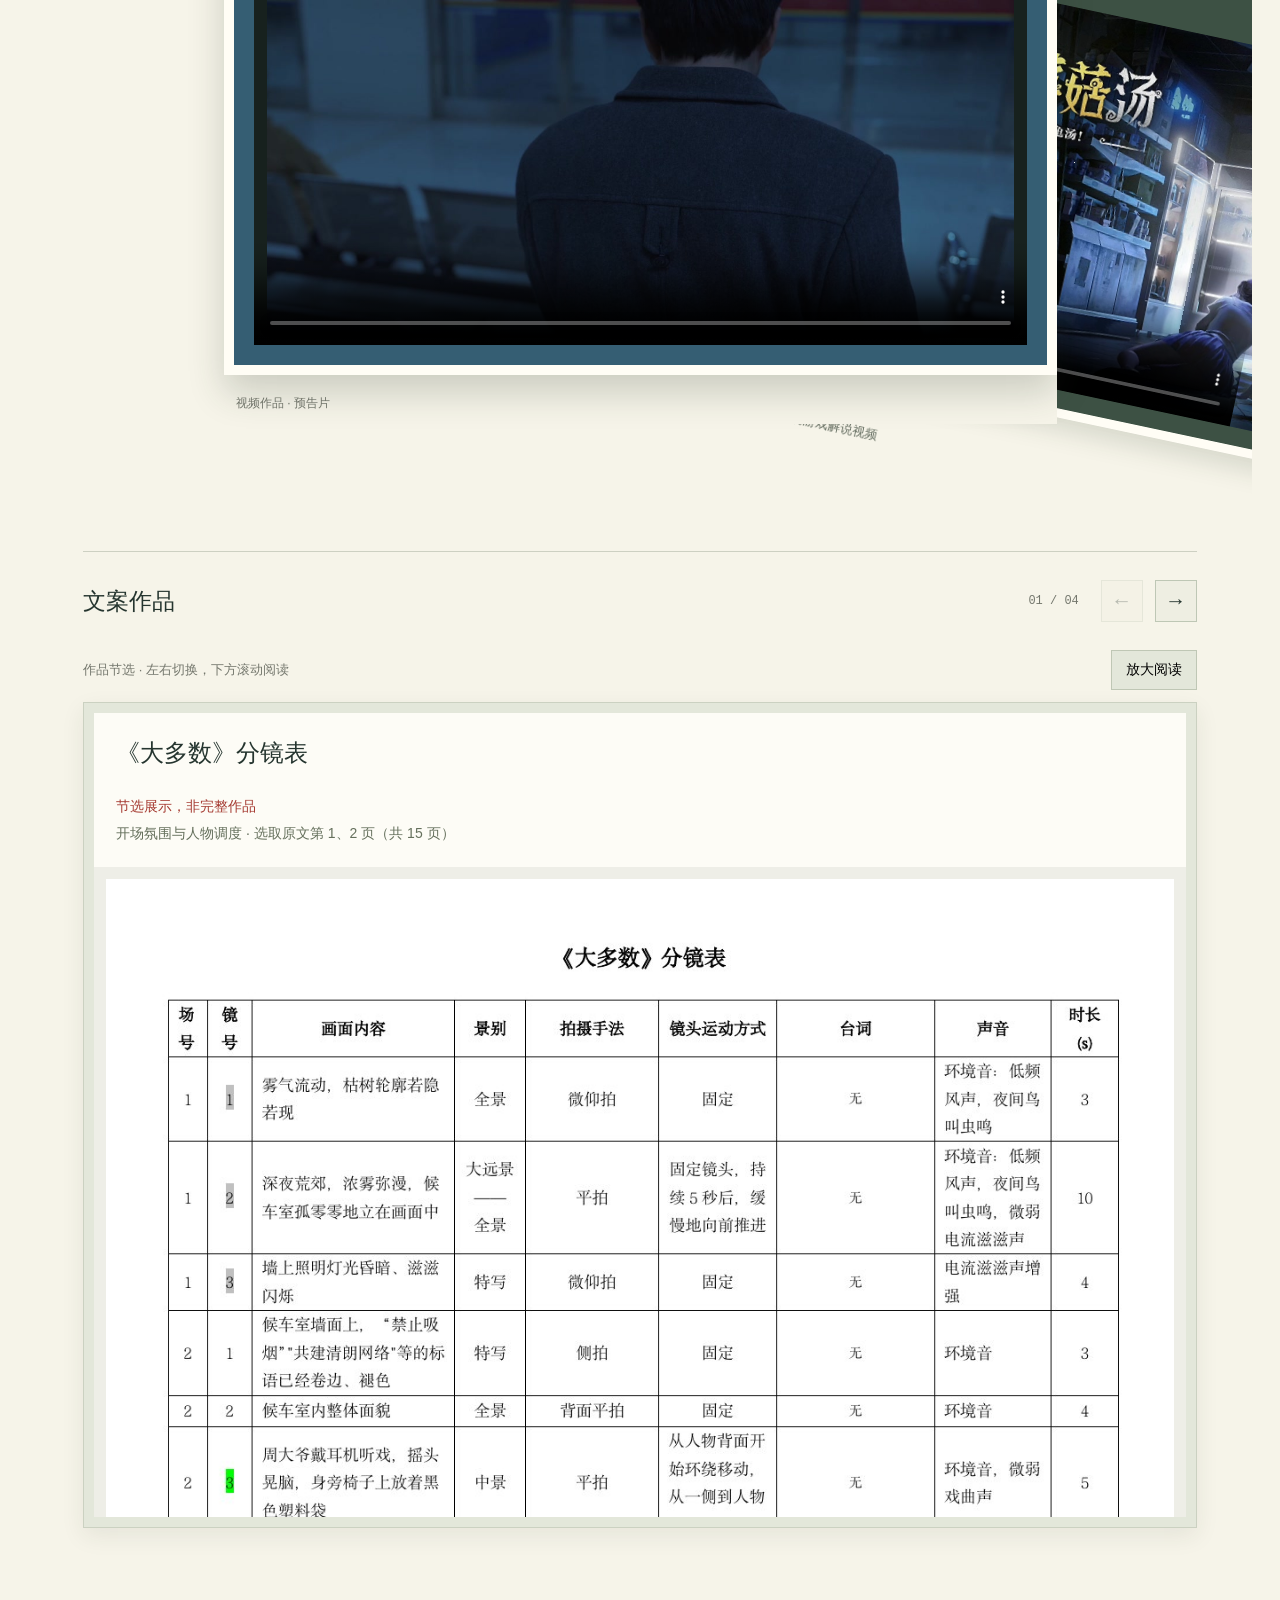
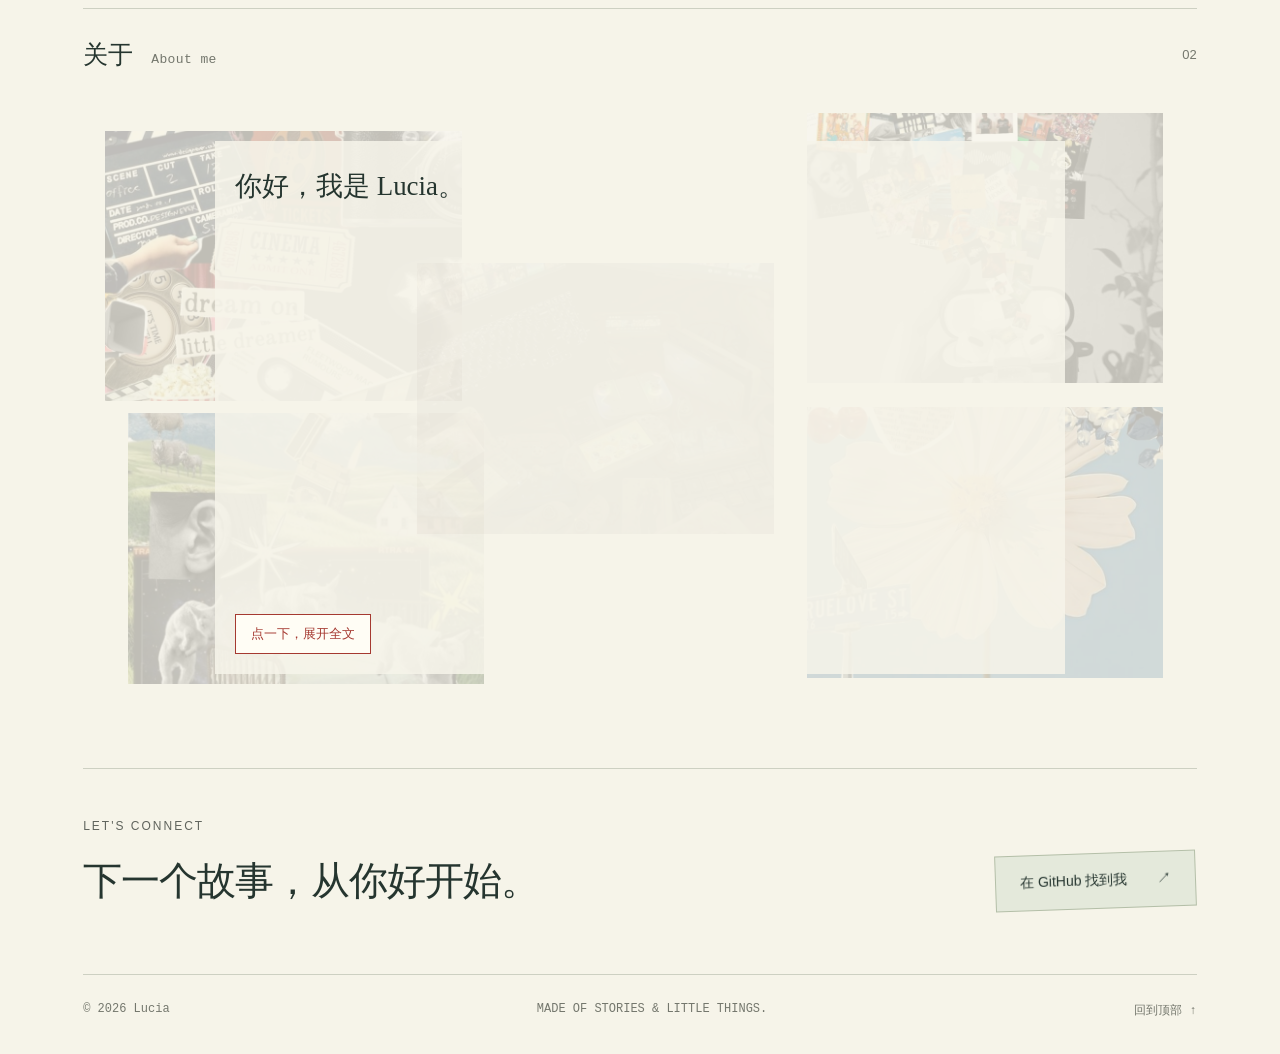
==== commit 0d248571: "Integrate Filmset Chaos demo and restore portfolio content" ====
--- a/index.html
+++ b/index.html
@@ -1,9 +1,10 @@
 <!doctype html>
 <html lang="zh-CN">
-<head><meta charset="UTF-8"><meta name="viewport" content="width=device-width, initial-scale=1"><title>Lucia — 视频与文案</title><meta name="description" content="Lucia 的个人作品集，收集视频、文案与创作中的想法。"><link rel="icon" type="image/svg+xml" href="data:image/svg+xml,%3Csvg xmlns='http://www.w3.org/2000/svg' viewBox='0 0 32 32'%3E%3Crect width='32' height='32' rx='6' fill='%231a1a1a'/%3E%3Cpath d='M10 8v16h13' fill='none' stroke='white' stroke-width='3'/%3E%3C/svg%3E"><link rel="stylesheet" href="style.css?v=excerpts"></head>
-<body><a class="skip" href="#work">跳到作品</a><div class="page"><header><a class="identity" href="#home" aria-label="回到首页">Lucia<span class="identity-dot">.</span></a><nav aria-label="主导航"><a href="#work">作品</a><a href="#about">关于</a><a href="#contact">联系 <span aria-hidden="true">↗</span></a></nav></header>
-<main id="home"><section class="hero" aria-labelledby="intro"><div class="hero-copy"><p class="eyebrow">LUCIA'S CREATIVE SCRAPBOOK / VOL. 01</p><h1 id="intro"><span class="title-paper">收集灵感，</span><br><span class="serif">拼出我的世界。</span></h1><p class="hero-description">你好，我是 Lucia。<br>用影像记录，用文字表达。<br>一些故事，一些想法，一些不设限的创作。</p><a class="text-link" href="#work">翻开我的作品集 <span aria-hidden="true">↓</span></a></div><div class="collage-wall"><figure class="collage-photo green-photo"><img src="assets/collage-green.jpeg" alt="视觉参考拼贴：雪山、草地、唱片与超现实剪贴元素"><figcaption>02 — SOMEWHERE IN A DAYDREAM</figcaption></figure><figure class="collage-photo blue-photo"><img src="assets/collage-blue.jpeg" alt="视觉参考拼贴：蓝色背景、花朵、旧报纸与复古汽车"><figcaption>01 — LITTLE THINGS, BIG FEELINGS</figcaption></figure><span class="paper-label">a little wild.<br>a little poetic.</span><span class="reference-note">MOODBOARD / 风格参考</span></div></section><section id="work" class="work" aria-labelledby="work-title"><div class="section-head"><h2 id="work-title">作品<span>Selected work</span></h2><p>持续整理中</p></div><div class="video-section-head"><h3>视频作品</h3><div class="video-navigation"><span id="video-position" aria-live="polite">01 / 09</span><button type="button" id="video-prev" aria-label="上一个视频" aria-controls="video-track">←</button><button type="button" id="video-next" aria-label="下一个视频" aria-controls="video-track">→</button></div></div><p class="swipe-hint">左右滑动，浏览视频作品</p><div class="video-track" id="video-track" tabindex="0" role="region" aria-label="视频作品，左右滑动或使用方向键浏览"><article class="project"><div class="fan-card"><div class="project-space video-space actual-video"><span class="project-no">01 / MOTION DIARY</span><video controls playsinline preload="none" poster="assets/majority-poster.jpg" aria-label="视频作品 1"><source src="assets/majority-trailer.mp4" type="video/mp4">你的浏览器不支持视频播放，可<a href="assets/majority-trailer.mp4">打开视频</a>观看。</video></div><div class="project-caption"><span>视频作品 · 预告片</span></div></div></article><article class="project"><div class="fan-card"><div class="project-space video-space actual-video"><span class="project-no">02 / GAME CREATOR EDIT</span><video controls playsinline preload="none" poster="assets/turtle-mushroom-poster.jpg" aria-label="视频作品 2"><source src="assets/turtle-mushroom.mp4" type="video/mp4">你的浏览器不支持视频播放，可<a href="assets/turtle-mushroom.mp4">打开视频</a>观看。</video></div><div class="project-caption"><span>视频剪辑</span></div><p class="project-description">游戏博主的游戏解说视频</p></div></article><article class="project"><div class="fan-card"><div class="project-space video-space actual-video"><span class="project-no">03 / GAME CREATOR EDIT</span><video controls playsinline preload="none" poster="assets/zzz-poster.jpg" aria-label="视频作品 3"><source src="assets/zzz.mp4" type="video/mp4">你的浏览器不支持视频播放，可<a href="assets/zzz.mp4">打开视频</a>观看。</video></div><div class="project-caption"><span>视频剪辑</span></div><p class="project-description">游戏博主的游戏解说视频</p></div></article><article class="project director-project"><div class="fan-card"><div class="project-space video-space actual-video"><span class="project-no">04 / DIRECTOR'S CUT</span><video controls playsinline preload="none" poster="assets/ktv-poster.jpg" aria-label="视频作品 4"><source src="assets/ktv.mp4" type="video/mp4">你的浏览器不支持视频播放，可<a href="assets/ktv.mp4">打开视频</a>观看。</video></div><div class="project-caption"><span>编导作品</span></div><p class="project-description">担任编导的视频作品</p></div></article><article class="project director-project"><div class="fan-card"><div class="project-space video-space actual-video"><span class="project-no">05 / DIRECTOR'S CUT</span><video controls playsinline preload="none" poster="assets/social-app-poster.jpg" aria-label="视频作品 5"><source src="assets/social-app.mp4" type="video/mp4">你的浏览器不支持视频播放，可<a href="assets/social-app.mp4">打开视频</a>观看。</video></div><div class="project-caption"><span>编导作品</span></div><p class="project-description">担任编导的视频作品</p></div></article><article class="project director-project"><div class="fan-card"><div class="project-space video-space actual-video"><span class="project-no">06 / DIRECTOR'S CUT</span><video controls playsinline preload="none" poster="assets/lottery-poster.jpg" aria-label="视频作品 6"><source src="assets/lottery.mp4" type="video/mp4">你的浏览器不支持视频播放，可<a href="assets/lottery.mp4">打开视频</a>观看。</video></div><div class="project-caption"><span>编导作品</span></div><p class="project-description">担任编导的视频作品</p></div></article><article class="project director-project"><div class="fan-card"><div class="project-space video-space actual-video"><span class="project-no">07 / DIRECTOR'S CUT</span><video controls playsinline preload="none" poster="assets/fluorescent-mask-poster.jpg" aria-label="视频作品 7"><source src="assets/fluorescent-mask.mp4" type="video/mp4">你的浏览器不支持视频播放，可<a href="assets/fluorescent-mask.mp4">打开视频</a>观看。</video></div><div class="project-caption"><span>编导作品</span></div><p class="project-description">担任编导的视频作品</p></div></article><article class="project"><div class="fan-card"><div class="project-space video-space actual-video"><span class="project-no">08 / VIDEO</span><video controls playsinline preload="none" poster="assets/csy-27-poster.jpg" aria-label="视频作品 8"><source src="assets/csy-27.mp4" type="video/mp4">你的浏览器不支持视频播放，可<a href="assets/csy-27.mp4">打开视频</a>观看。</video></div><div class="project-caption"><span>视频作品</span></div></div></article><article class="project"><div class="fan-card"><div class="project-space video-space actual-video"><span class="project-no">09 / VIDEO</span><video controls playsinline preload="none" poster="assets/csy-40-poster.jpg" aria-label="视频作品 9"><source src="assets/csy-40.mp4" type="video/mp4">你的浏览器不支持视频播放，可<a href="assets/csy-40.mp4">打开视频</a>观看。</video></div><div class="project-caption"><span>视频作品</span></div></div></article></div><section class="writing-reader-section" id="writing" aria-label="文案作品"><div class="writing-section-head"><h3>文案作品</h3><div class="video-navigation"><span id="writing-position" aria-live="polite">01 / 04</span><button id="writing-prev" type="button" aria-label="上一篇文案">←</button><button id="writing-next" type="button" aria-label="下一篇文案">→</button></div></div><div class="reader-toolbar"><p class="swipe-hint">作品节选 · 左右切换，下方滚动阅读</p><button type="button" id="reading-zoom" aria-pressed="false">放大阅读</button></div><div class="writing-reader" id="writing-reader"><article class="reading-panel" ><h4>《大多数》分镜表</h4><p class="excerpt-note"><strong>节选展示，非完整作品</strong><br>开场氛围与人物调度 · 选取原文第 1、2 页（共 15 页）</p><div class="reading-scroll" tabindex="0" aria-label="《大多数》分镜表节选"><figure class="document-page"><img src="assets/documents/excerpts/storyboard-1.jpg" alt="《大多数》分镜表节选，原文第 1 页" loading="lazy"><figcaption>节选 · 原文第 1 页 / 共 15 页</figcaption></figure><figure class="document-page"><img src="assets/documents/excerpts/storyboard-2.jpg" alt="《大多数》分镜表节选，原文第 2 页" loading="lazy"><figcaption>节选 · 原文第 2 页 / 共 15 页</figcaption></figure></div></article><article class="reading-panel" hidden><h4>《大多数》剧本</h4><p class="excerpt-note"><strong>节选展示，非完整作品</strong><br>冲突建立与人物对白 · 选取原文第 4、5 页（共 14 页）</p><div class="reading-scroll" tabindex="0" aria-label="《大多数》剧本节选"><figure class="document-page"><img src="assets/documents/excerpts/screenplay-4.jpg" alt="《大多数》剧本节选，原文第 4 页" loading="lazy"><figcaption>节选 · 原文第 4 页 / 共 14 页</figcaption></figure><figure class="document-page"><img src="assets/documents/excerpts/screenplay-5.jpg" alt="《大多数》剧本节选，原文第 5 页" loading="lazy"><figcaption>节选 · 原文第 5 页 / 共 14 页</figcaption></figure></div></article><article class="reading-panel" hidden><h4>《长生引》第一集剧本及视频提示词</h4><p class="excerpt-note"><strong>节选展示，非完整作品</strong><br>开场剧本与视频提示词示例 · 选取原文第 1、2、9 页（共 37 页）</p><div class="reading-scroll" tabindex="0" aria-label="《长生引》第一集剧本及视频提示词节选"><figure class="document-page"><img src="assets/documents/excerpts/episode-1.jpg" alt="《长生引》第一集剧本及视频提示词节选，原文第 1 页" loading="lazy"><figcaption>节选 · 原文第 1 页 / 共 37 页</figcaption></figure><figure class="document-page"><img src="assets/documents/excerpts/episode-2.jpg" alt="《长生引》第一集剧本及视频提示词节选，原文第 2 页" loading="lazy"><figcaption>节选 · 原文第 2 页 / 共 37 页</figcaption></figure><figure class="document-page"><img src="assets/documents/excerpts/episode-9.jpg" alt="《长生引》第一集剧本及视频提示词节选，原文第 9 页" loading="lazy"><figcaption>节选 · 原文第 9 页 / 共 37 页</figcaption></figure></div></article><article class="reading-panel" hidden><h4>《长生引》世界观及主要人物</h4><p class="excerpt-note"><strong>节选展示，非完整作品</strong><br>世界观架构与主要人物设定 · 选取原文第 1、3 页（共 4 页）</p><div class="reading-scroll" tabindex="0" aria-label="《长生引》世界观及主要人物节选"><figure class="document-page"><img src="assets/documents/excerpts/world-1.jpg" alt="《长生引》世界观及主要人物节选，原文第 1 页" loading="lazy"><figcaption>节选 · 原文第 1 页 / 共 4 页</figcaption></figure><figure class="document-page"><img src="assets/documents/excerpts/world-3.jpg" alt="《长生引》世界观及主要人物节选，原文第 3 页" loading="lazy"><figcaption>节选 · 原文第 3 页 / 共 4 页</figcaption></figure></div></article></div></section></section>
-<section id="about" class="about" aria-labelledby="about-title"><div class="section-head"><h2 id="about-title">关于<span>About me</span></h2><span class="section-number">02</span></div><div class="about-content"><p class="about-lead">你好，<br>我是 <span>Lucia。</span></p><div class="about-copy"><p>在这里，收集视频与文案，也记录创作过程中那些值得留下的想法。</p><p class="muted">个人介绍待补充。</p><a href="https://github.com/2Lucia33" target="_blank" rel="noopener noreferrer" class="profile-link">github.com/2Lucia33 <span aria-hidden="true">↗</span></a></div></div></section>
+<head><meta charset="UTF-8"><meta name="viewport" content="width=device-width, initial-scale=1"><title>Lucia — 视频与文案</title><meta name="description" content="Lucia 的个人作品集，收集视频、文案与创作中的想法。"><link rel="icon" type="image/svg+xml" href="data:image/svg+xml,%3Csvg xmlns='http://www.w3.org/2000/svg' viewBox='0 0 32 32'%3E%3Crect width='32' height='32' rx='6' fill='%231a1a1a'/%3E%3Cpath d='M10 8v16h13' fill='none' stroke='white' stroke-width='3'/%3E%3C/svg%3E"><link rel="stylesheet" href="style.css?v=about-restored"></head>
+<body><a class="skip" href="#work">跳到作品</a><div class="page"><header><a class="identity" href="#home" aria-label="回到首页">Lucia<span class="identity-dot">.</span></a><nav aria-label="主导航"><a href="#work">作品</a><a href="#games">游戏 Demo</a><a href="#about">关于</a><a href="#contact">联系 <span aria-hidden="true">↗</span></a></nav></header>
+<main id="home"><section class="hero" aria-labelledby="intro"><div class="hero-copy"><p class="eyebrow">LUCIA'S CREATIVE SCRAPBOOK / VOL. 01</p><h1 id="intro"><span class="title-paper">收集灵感，</span><br><span class="serif">拼出我的世界。</span></h1><p class="hero-description">你好，我是 Lucia。<br>用影像记录，用文字表达。<br>一些故事，一些想法，一些不设限的创作。</p><a class="text-link" href="#work">翻开我的作品集 <span aria-hidden="true">↓</span></a></div><div class="collage-wall"><figure class="collage-photo green-photo"><img src="assets/collage-green.jpeg" alt="视觉参考拼贴：雪山、草地、唱片与超现实剪贴元素"><figcaption>02 — SOMEWHERE IN A DAYDREAM</figcaption></figure><figure class="collage-photo blue-photo"><img src="assets/collage-blue.jpeg" alt="视觉参考拼贴：蓝色背景、花朵、旧报纸与复古汽车"><figcaption>01 — LITTLE THINGS, BIG FEELINGS</figcaption></figure><span class="paper-label">a little wild.<br>a little poetic.</span><span class="reference-note">MOODBOARD / 风格参考</span></div></section><section id="work" class="work" aria-labelledby="work-title"><div class="section-head"><h2 id="work-title">作品<span>Selected work</span></h2><p>持续整理中</p></div><section id="games" class="game-work" aria-labelledby="games-title"><div class="game-work-heading"><h3 id="games-title">游戏策划作品</h3><span>PLAYABLE PROTOTYPE</span></div><article class="filmset-project"><div class="filmset-title"><p class="filmset-kicker">互动叙事 / 资源决策</p><h4>片场失控</h4><p class="filmset-subtitle">把片场的意外，变成玩家的选择。</p></div><div class="filmset-copy"><p>扮演《最后一次告别》的现场导演，在重逢、夜戏和告别三场关键戏里，平衡时间、预算、演员状态与成片质量。</p><p class="filmset-details">3 个场景 · 24 种事件 · 每局 15 次决策</p><p class="filmset-method">策划重点：将影视制作中的资源冲突转化为选择，通过即时数值反馈与导演风格结算，呈现每次决定的影响。</p><div class="filmset-links"><a class="filmset-play" href="games/filmset-chaos/index.html">开始体验 Demo <span aria-hidden="true">↗</span></a></div><p class="filmset-device">浏览器直接游玩 · 支持电脑与手机</p></div></article></section>
+<div class="video-section-head"><h3>视频作品</h3><div class="video-navigation"><span id="video-position" aria-live="polite">01 / 09</span><button type="button" id="video-prev" aria-label="上一个视频" aria-controls="video-track">←</button><button type="button" id="video-next" aria-label="下一个视频" aria-controls="video-track">→</button></div></div><p class="swipe-hint">左右滑动，浏览视频作品</p><div class="video-track" id="video-track" tabindex="0" role="region" aria-label="视频作品，左右滑动或使用方向键浏览"><article class="project"><div class="fan-card"><div class="project-space video-space actual-video"><span class="project-no">01 / MOTION DIARY</span><video controls playsinline preload="none" poster="assets/majority-poster.jpg" aria-label="视频作品 1"><source src="assets/majority-trailer.mp4" type="video/mp4">你的浏览器不支持视频播放，可<a href="assets/majority-trailer.mp4">打开视频</a>观看。</video></div><div class="project-caption"><span>视频作品 · 预告片</span></div></div></article><article class="project"><div class="fan-card"><div class="project-space video-space actual-video"><span class="project-no">02 / GAME CREATOR EDIT</span><video controls playsinline preload="none" poster="assets/turtle-mushroom-poster.jpg" aria-label="视频作品 2"><source src="assets/turtle-mushroom.mp4" type="video/mp4">你的浏览器不支持视频播放，可<a href="assets/turtle-mushroom.mp4">打开视频</a>观看。</video></div><div class="project-caption"><span>视频剪辑</span></div><p class="project-description">游戏博主的游戏解说视频</p></div></article><article class="project"><div class="fan-card"><div class="project-space video-space actual-video"><span class="project-no">03 / GAME CREATOR EDIT</span><video controls playsinline preload="none" poster="assets/zzz-poster.jpg" aria-label="视频作品 3"><source src="assets/zzz.mp4" type="video/mp4">你的浏览器不支持视频播放，可<a href="assets/zzz.mp4">打开视频</a>观看。</video></div><div class="project-caption"><span>视频剪辑</span></div><p class="project-description">游戏博主的游戏解说视频</p></div></article><article class="project director-project"><div class="fan-card"><div class="project-space video-space actual-video"><span class="project-no">04 / DIRECTOR'S CUT</span><video controls playsinline preload="none" poster="assets/ktv-poster.jpg" aria-label="视频作品 4"><source src="assets/ktv.mp4" type="video/mp4">你的浏览器不支持视频播放，可<a href="assets/ktv.mp4">打开视频</a>观看。</video></div><div class="project-caption"><span>编导作品</span></div><p class="project-description">担任编导的视频作品</p></div></article><article class="project director-project"><div class="fan-card"><div class="project-space video-space actual-video"><span class="project-no">05 / DIRECTOR'S CUT</span><video controls playsinline preload="none" poster="assets/social-app-poster.jpg" aria-label="视频作品 5"><source src="assets/social-app.mp4" type="video/mp4">你的浏览器不支持视频播放，可<a href="assets/social-app.mp4">打开视频</a>观看。</video></div><div class="project-caption"><span>编导作品</span></div><p class="project-description">担任编导的视频作品</p></div></article><article class="project director-project"><div class="fan-card"><div class="project-space video-space actual-video"><span class="project-no">06 / DIRECTOR'S CUT</span><video controls playsinline preload="none" poster="assets/lottery-poster.jpg" aria-label="视频作品 6"><source src="assets/lottery.mp4" type="video/mp4">你的浏览器不支持视频播放，可<a href="assets/lottery.mp4">打开视频</a>观看。</video></div><div class="project-caption"><span>编导作品</span></div><p class="project-description">担任编导的视频作品</p></div></article><article class="project director-project"><div class="fan-card"><div class="project-space video-space actual-video"><span class="project-no">07 / DIRECTOR'S CUT</span><video controls playsinline preload="none" poster="assets/fluorescent-mask-poster.jpg" aria-label="视频作品 7"><source src="assets/fluorescent-mask.mp4" type="video/mp4">你的浏览器不支持视频播放，可<a href="assets/fluorescent-mask.mp4">打开视频</a>观看。</video></div><div class="project-caption"><span>编导作品</span></div><p class="project-description">担任编导的视频作品</p></div></article><article class="project"><div class="fan-card"><div class="project-space video-space actual-video"><span class="project-no">08 / VIDEO</span><video controls playsinline preload="none" poster="assets/csy-27-poster.jpg" aria-label="视频作品 8"><source src="assets/csy-27.mp4" type="video/mp4">你的浏览器不支持视频播放，可<a href="assets/csy-27.mp4">打开视频</a>观看。</video></div><div class="project-caption"><span>视频作品</span></div></div></article><article class="project"><div class="fan-card"><div class="project-space video-space actual-video"><span class="project-no">09 / VIDEO</span><video controls playsinline preload="none" poster="assets/csy-40-poster.jpg" aria-label="视频作品 9"><source src="assets/csy-40.mp4" type="video/mp4">你的浏览器不支持视频播放，可<a href="assets/csy-40.mp4">打开视频</a>观看。</video></div><div class="project-caption"><span>视频作品</span></div></div></article></div><section class="writing-reader-section" id="writing" aria-label="文案作品"><div class="writing-section-head"><h3>文案作品</h3><div class="video-navigation"><span id="writing-position" aria-live="polite">01 / 04</span><button id="writing-prev" type="button" aria-label="上一篇文案">←</button><button id="writing-next" type="button" aria-label="下一篇文案">→</button></div></div><div class="reader-toolbar"><p class="swipe-hint">作品节选 · 左右切换，下方滚动阅读</p><button type="button" id="reading-zoom" aria-pressed="false">放大阅读</button></div><div class="writing-reader" id="writing-reader"><article class="reading-panel" ><h4>《大多数》分镜表</h4><p class="excerpt-note"><strong>节选展示，非完整作品</strong><br>开场氛围与人物调度 · 选取原文第 1、2 页（共 15 页）</p><div class="reading-scroll" tabindex="0" aria-label="《大多数》分镜表节选"><figure class="document-page"><img src="assets/documents/excerpts/storyboard-1.jpg" alt="《大多数》分镜表节选，原文第 1 页" loading="lazy"><figcaption>节选 · 原文第 1 页 / 共 15 页</figcaption></figure><figure class="document-page"><img src="assets/documents/excerpts/storyboard-2.jpg" alt="《大多数》分镜表节选，原文第 2 页" loading="lazy"><figcaption>节选 · 原文第 2 页 / 共 15 页</figcaption></figure></div></article><article class="reading-panel" hidden><h4>《大多数》剧本</h4><p class="excerpt-note"><strong>节选展示，非完整作品</strong><br>冲突建立与人物对白 · 选取原文第 4、5 页（共 14 页）</p><div class="reading-scroll" tabindex="0" aria-label="《大多数》剧本节选"><figure class="document-page"><img src="assets/documents/excerpts/screenplay-4.jpg" alt="《大多数》剧本节选，原文第 4 页" loading="lazy"><figcaption>节选 · 原文第 4 页 / 共 14 页</figcaption></figure><figure class="document-page"><img src="assets/documents/excerpts/screenplay-5.jpg" alt="《大多数》剧本节选，原文第 5 页" loading="lazy"><figcaption>节选 · 原文第 5 页 / 共 14 页</figcaption></figure></div></article><article class="reading-panel" hidden><h4>《长生引》第一集剧本及视频提示词</h4><p class="excerpt-note"><strong>节选展示，非完整作品</strong><br>开场剧本与视频提示词示例 · 选取原文第 1、2、9 页（共 37 页）</p><div class="reading-scroll" tabindex="0" aria-label="《长生引》第一集剧本及视频提示词节选"><figure class="document-page"><img src="assets/documents/excerpts/episode-1.jpg" alt="《长生引》第一集剧本及视频提示词节选，原文第 1 页" loading="lazy"><figcaption>节选 · 原文第 1 页 / 共 37 页</figcaption></figure><figure class="document-page"><img src="assets/documents/excerpts/episode-2.jpg" alt="《长生引》第一集剧本及视频提示词节选，原文第 2 页" loading="lazy"><figcaption>节选 · 原文第 2 页 / 共 37 页</figcaption></figure><figure class="document-page"><img src="assets/documents/excerpts/episode-9.jpg" alt="《长生引》第一集剧本及视频提示词节选，原文第 9 页" loading="lazy"><figcaption>节选 · 原文第 9 页 / 共 37 页</figcaption></figure></div></article><article class="reading-panel" hidden><h4>《长生引》世界观及主要人物</h4><p class="excerpt-note"><strong>节选展示，非完整作品</strong><br>世界观架构与主要人物设定 · 选取原文第 1、3 页（共 4 页）</p><div class="reading-scroll" tabindex="0" aria-label="《长生引》世界观及主要人物节选"><figure class="document-page"><img src="assets/documents/excerpts/world-1.jpg" alt="《长生引》世界观及主要人物节选，原文第 1 页" loading="lazy"><figcaption>节选 · 原文第 1 页 / 共 4 页</figcaption></figure><figure class="document-page"><img src="assets/documents/excerpts/world-3.jpg" alt="《长生引》世界观及主要人物节选，原文第 3 页" loading="lazy"><figcaption>节选 · 原文第 3 页 / 共 4 页</figcaption></figure></div></article></div></section></section>
+<section id="about" class="about" aria-labelledby="about-title"><div class="section-head"><h2 id="about-title">关于<span>About me</span></h2><span class="section-number">02</span></div><div class="about-narrative"><div class="about-background" aria-hidden="true"><img src="assets/intro-film.jpeg" alt=""><img src="assets/intro-music.jpeg" alt=""><img src="assets/intro-games.jpeg" alt=""><img src="assets/collage-green.jpeg" alt=""><img src="assets/collage-blue.jpeg" alt=""></div><div class="about-text"><p class="opening-line">你好，我是 Lucia。</p><p class="opening-line">我对很多东西都保持着兴趣：电影、音乐、游戏、故事、人物，以及那些很难被准确说清楚，却会让人突然产生共鸣的瞬间。</p><p class="opening-line">我始终相信，好的内容不一定需要宏大的表达。一个真实的人物、一点细微的情绪、一次恰到好处的互动，都可能让人记住很久。</p><p class="opening-line">希望这里不只是一个作品的陈列柜，也能慢慢成为属于我的一小块创作空间。</p><button class="reveal-all" type="button">点一下，展开全文</button></div></div></section>
 <section id="contact" class="contact" aria-labelledby="contact-title"><p class="eyebrow">LET'S CONNECT</p><div class="contact-row"><h2 id="contact-title">下一个故事，从你好开始。</h2><a href="https://github.com/2Lucia33" target="_blank" rel="noopener noreferrer" class="contact-button">在 GitHub 找到我 <span aria-hidden="true">↗</span></a></div></section></main><footer><p>© <span id="year">2026</span> Lucia</p><span>MADE OF STORIES & LITTLE THINGS.</span><a href="#home">回到顶部 ↑</a></footer></div><script>document.getElementById('year').textContent = new Date().getFullYear();
 const track=document.getElementById('video-track'),cards=[...track.children],prev=document.getElementById('video-prev'),next=document.getElementById('video-next'),position=document.getElementById('video-position');
 let current=0,gesture=null;
@@ -19,4 +20,15 @@
 const panels=[...document.querySelectorAll('.reading-panel')],writingPrev=document.getElementById('writing-prev'),writingNext=document.getElementById('writing-next');let writingIndex=0;
 function showWriting(step){writingIndex=Math.max(0,Math.min(panels.length-1,writingIndex+step));panels.forEach((p,i)=>p.hidden=i!==writingIndex);document.getElementById('writing-position').textContent=String(writingIndex+1).padStart(2,'0')+' / '+String(panels.length).padStart(2,'0');writingPrev.disabled=writingIndex===0;writingNext.disabled=writingIndex===panels.length-1;}
 writingPrev.addEventListener('click',()=>showWriting(-1));writingNext.addEventListener('click',()=>showWriting(1));let writingGesture=null;const writingReader=document.getElementById('writing-reader');writingReader.addEventListener('pointerdown',e=>writingGesture=writingReader.classList.contains('is-zoomed')?null:{x:e.clientX,y:e.clientY});writingReader.addEventListener('pointerup',e=>{if(!writingGesture)return;const dx=e.clientX-writingGesture.x,dy=e.clientY-writingGesture.y;writingGesture=null;if(Math.abs(dx)>65&&Math.abs(dx)>Math.abs(dy)*1.5)showWriting(dx<0?1:-1);});writingReader.addEventListener('pointercancel',()=>writingGesture=null);showWriting(0);document.getElementById('reading-zoom').addEventListener('click',e=>{const zoomed=writingReader.classList.toggle('is-zoomed');e.currentTarget.setAttribute('aria-pressed',String(zoomed));e.currentTarget.textContent=zoomed?'恢复大小':'放大阅读';});
+</script><script>
+const about=document.querySelector('.about-narrative');
+const lines=[...about.querySelectorAll('.opening-line')];
+const reduced=matchMedia('(prefers-reduced-motion: reduce)').matches;
+const showAll=()=>{about.classList.add('is-visible','is-expanded');lines.forEach(e=>e.classList.add('visible'));about.querySelector('button').hidden=true;};
+if(!reduced && 'IntersectionObserver' in window){
+  about.classList.add('animate-copy');
+  const observer=new IntersectionObserver(entries=>{if(entries.some(e=>e.isIntersecting)){about.classList.add('is-visible');lines.forEach((e,i)=>setTimeout(()=>e.classList.add('visible'),i*1600));observer.disconnect();}},{threshold:.15});
+  observer.observe(about);
+}else{showAll();}
+about.addEventListener('click',showAll);
 </script></body></html>
--- a/style.css
+++ b/style.css
@@ -39,3 +39,14 @@
 .reader-toolbar{display:flex;gap:16px;justify-content:space-between;align-items:center;margin-bottom:12px}.reader-toolbar .swipe-hint{margin:0}.reader-toolbar button{background:#e3e7da;border:1px solid #bfc7b5;padding:10px 14px;font-size:14px;white-space:nowrap;cursor:pointer}.writing-reader.is-zoomed .document-page{min-width:1100px}.writing-reader.is-zoomed .reading-text{font-size:22px}.writing-reader.is-zoomed{touch-action:auto}
 
 .excerpt-note{margin:0;background:#fdfcf6;padding:0 22px 20px;font-size:14px;color:#65705c;line-height:1.9}.excerpt-note strong{font-weight:500;color:#a53930}@media(max-width:700px){.excerpt-note{padding:0 12px 16px;font-size:13px}}
+
+/* Game portfolio entry */
+
+.game-work{padding:0 0 54px;scroll-margin-top:30px}.game-work-heading{display:flex;justify-content:space-between;align-items:center;gap:14px;margin:0 0 22px}.game-work-heading h3{font-size:20px;font-weight:500;margin:0}.game-work-heading>span{font-size:12px;letter-spacing:1.5px;color:var(--muted)}.filmset-project{display:grid;grid-template-columns:.85fr 1.15fr;gap:40px;border:1px solid var(--line);padding:36px}.filmset-title{padding:12px 0}.filmset-kicker{font-size:14px;color:var(--muted);margin:0 0 20px}.filmset-title h4{font-family:Georgia,"Songti SC",serif;font-size:clamp(34px,4vw,54px);font-weight:400;letter-spacing:1px;margin:0 0 16px;color:var(--ink)}.filmset-subtitle{font-size:16px;line-height:1.8;margin:0;color:var(--muted)}.filmset-copy>p{font-size:16px;line-height:1.9;margin:0 0 16px}.filmset-copy .filmset-details{font-size:14px;color:var(--accent)}.filmset-copy .filmset-method{font-size:14px;color:var(--muted)}.filmset-links{display:flex;gap:24px;align-items:center;flex-wrap:wrap;margin-top:24px}.filmset-play{display:inline-flex;gap:24px;align-items:center;background:var(--ink);color:#fff;padding:14px 20px;font-size:15px}.filmset-play:hover{background:var(--accent);color:#fff}.filmset-source{font-size:14px;text-decoration:underline;text-underline-offset:5px}.filmset-copy .filmset-device{font-size:12px;color:var(--muted);margin:14px 0 0}@media(max-width:700px){.filmset-project{grid-template-columns:1fr;padding:24px;gap:22px}.game-work-heading{align-items:start;flex-direction:column}.filmset-links{gap:18px}.filmset-title{padding:0}}
+
+@media(max-width:420px){header nav{gap:12px;font-size:12px}}
+
+/* Restored About from the original portfolio */
+.about-narrative .opening-line{font:clamp(1.2rem,2.1vw,1.9rem)/1.9 serif;opacity:1;transform:none;transition:opacity .8s,transform .8s;margin:0 0 1.5rem}.about-narrative.animate-copy .opening-line:not(.visible){opacity:0;transform:translateY(18px)}.about-narrative.is-expanded .opening-line{transition:none}.about-text{max-width:850px;margin:auto}.about-narrative{margin-bottom:60px}
+.about-narrative{position:relative;overflow:hidden;min-height:430px;padding:34px}.about-background{position:absolute;inset:0;pointer-events:none}.about-background img{position:absolute;width:32%;height:45%;object-fit:cover;opacity:0;transition:opacity 1.5s}.about-narrative.is-visible .about-background img{opacity:.22}.about-background img:nth-child(1){left:2%;top:4%}.about-background img:nth-child(2){right:3%;top:1%;transition-delay:.3s}.about-background img:nth-child(3){left:30%;top:26%;transition-delay:.6s}.about-background img:nth-child(4){left:4%;bottom:4%;transition-delay:.9s}.about-background img:nth-child(5){right:3%;bottom:5%;transition-delay:1.2s}.about-text{position:relative;z-index:1;background:#f6f4e9d9;padding:20px}.reveal-all{background:#fffdf5;border:1px solid var(--accent);padding:10px 15px;color:var(--accent);font:14px inherit;cursor:pointer}.about-narrative.is-expanded .about-background img{opacity:.48}@media(max-width:700px){.about-narrative{padding:15px;min-height:520px}.about-background img{width:46%;height:29%}.about-text{padding:15px}}
+@media(max-width:700px){.about-narrative .opening-line{font-size:1.1rem;line-height:1.85}}
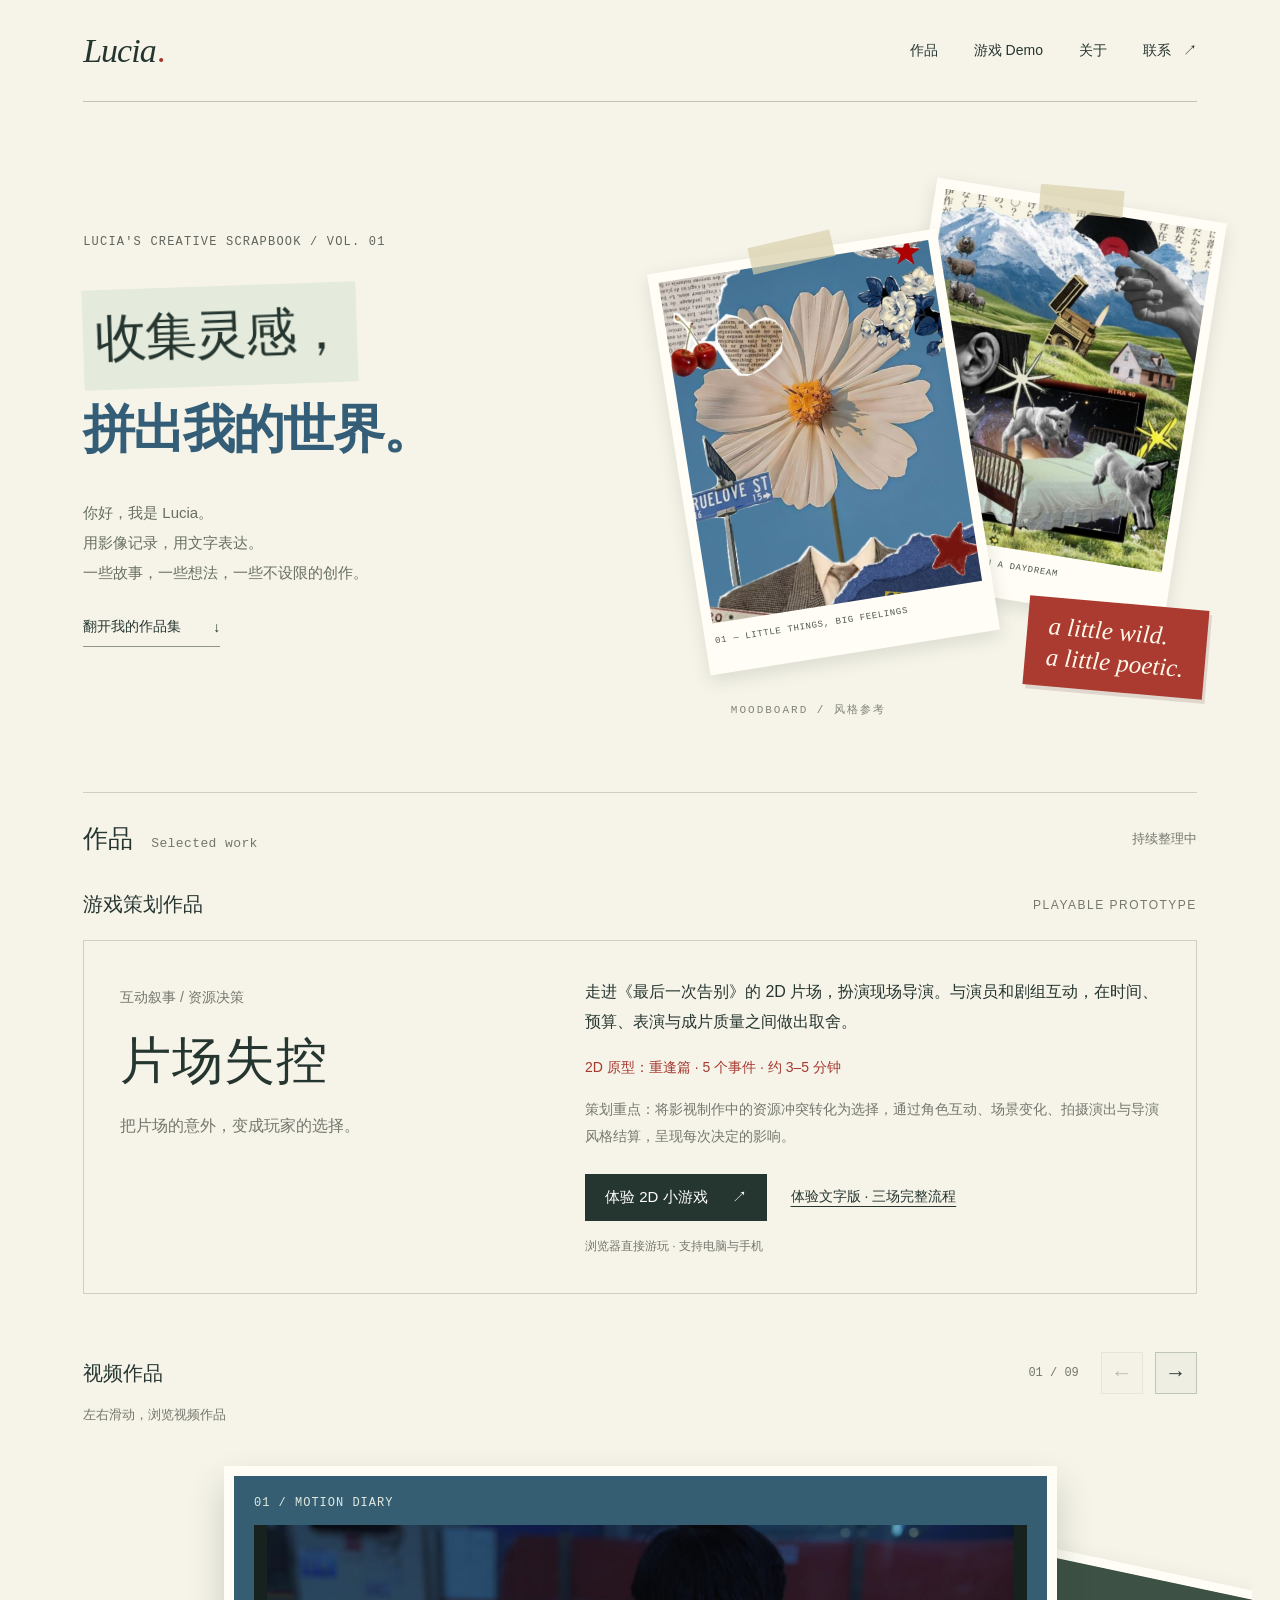
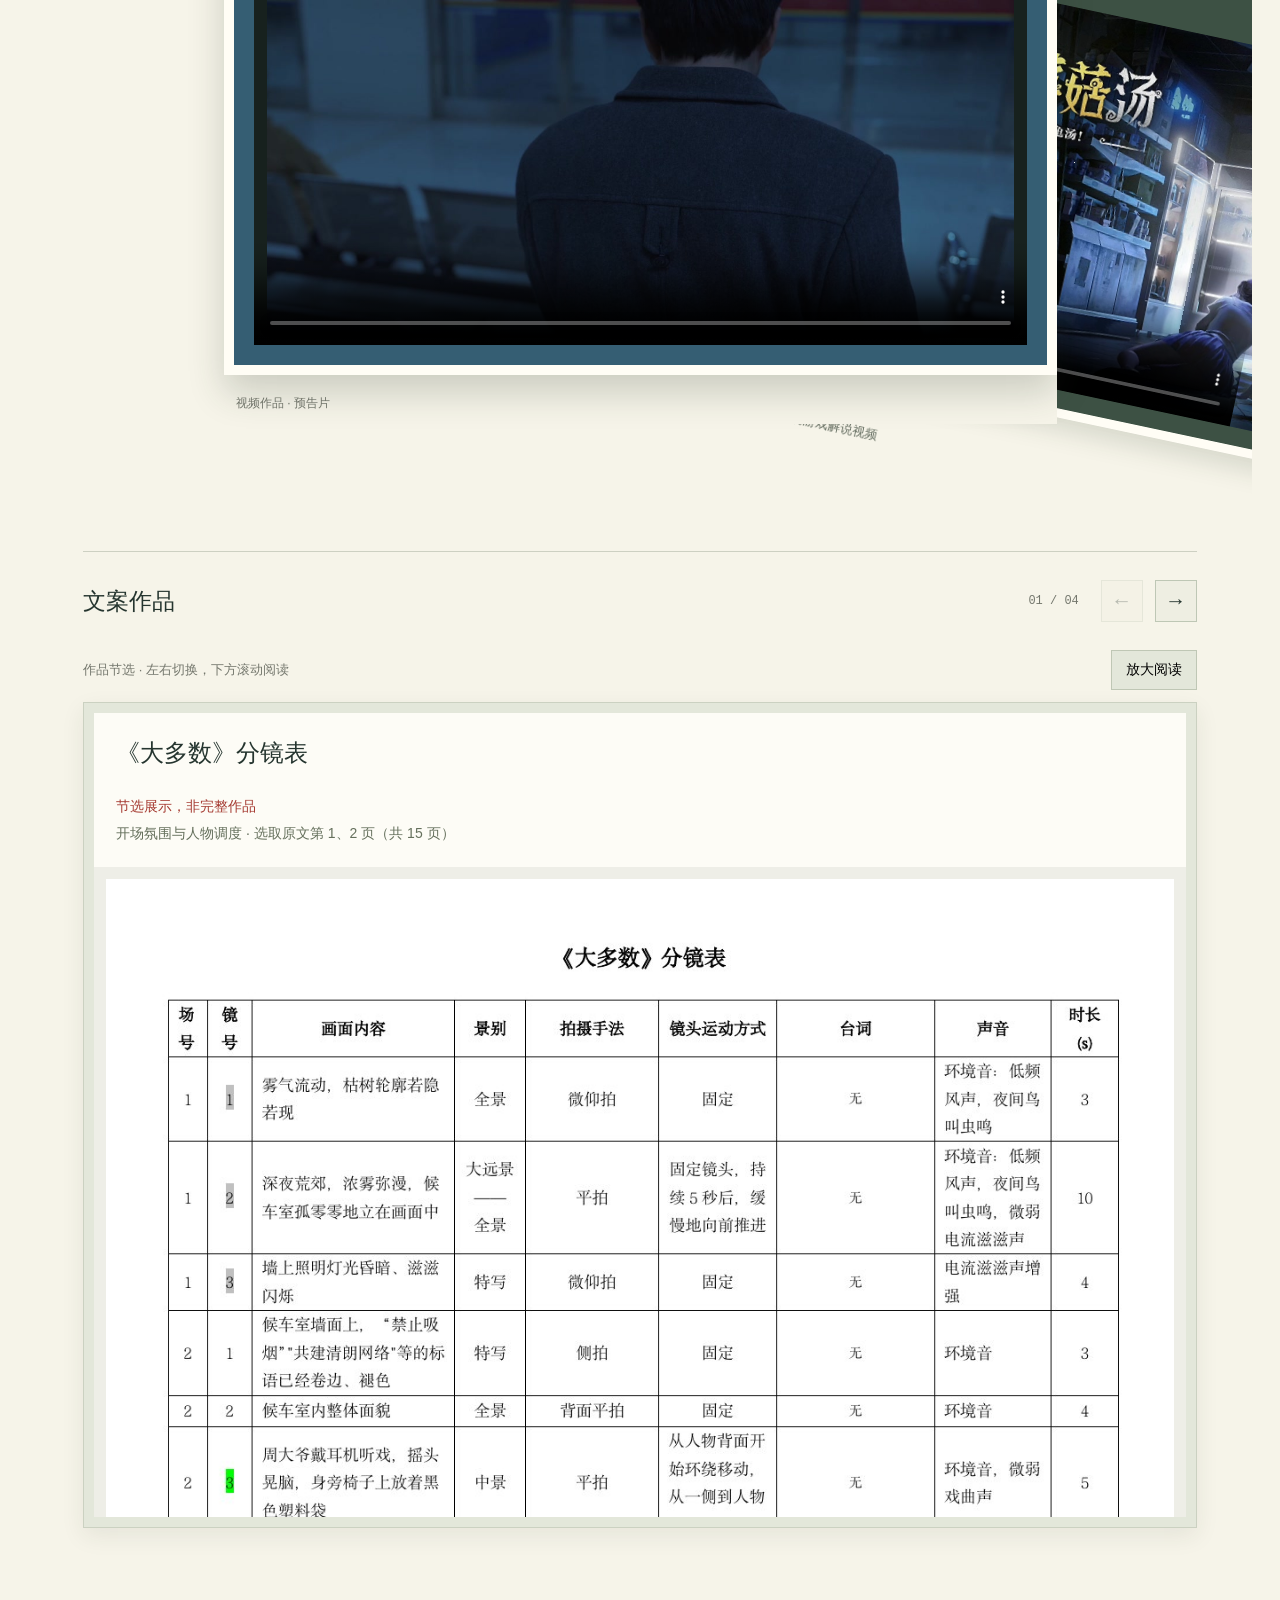
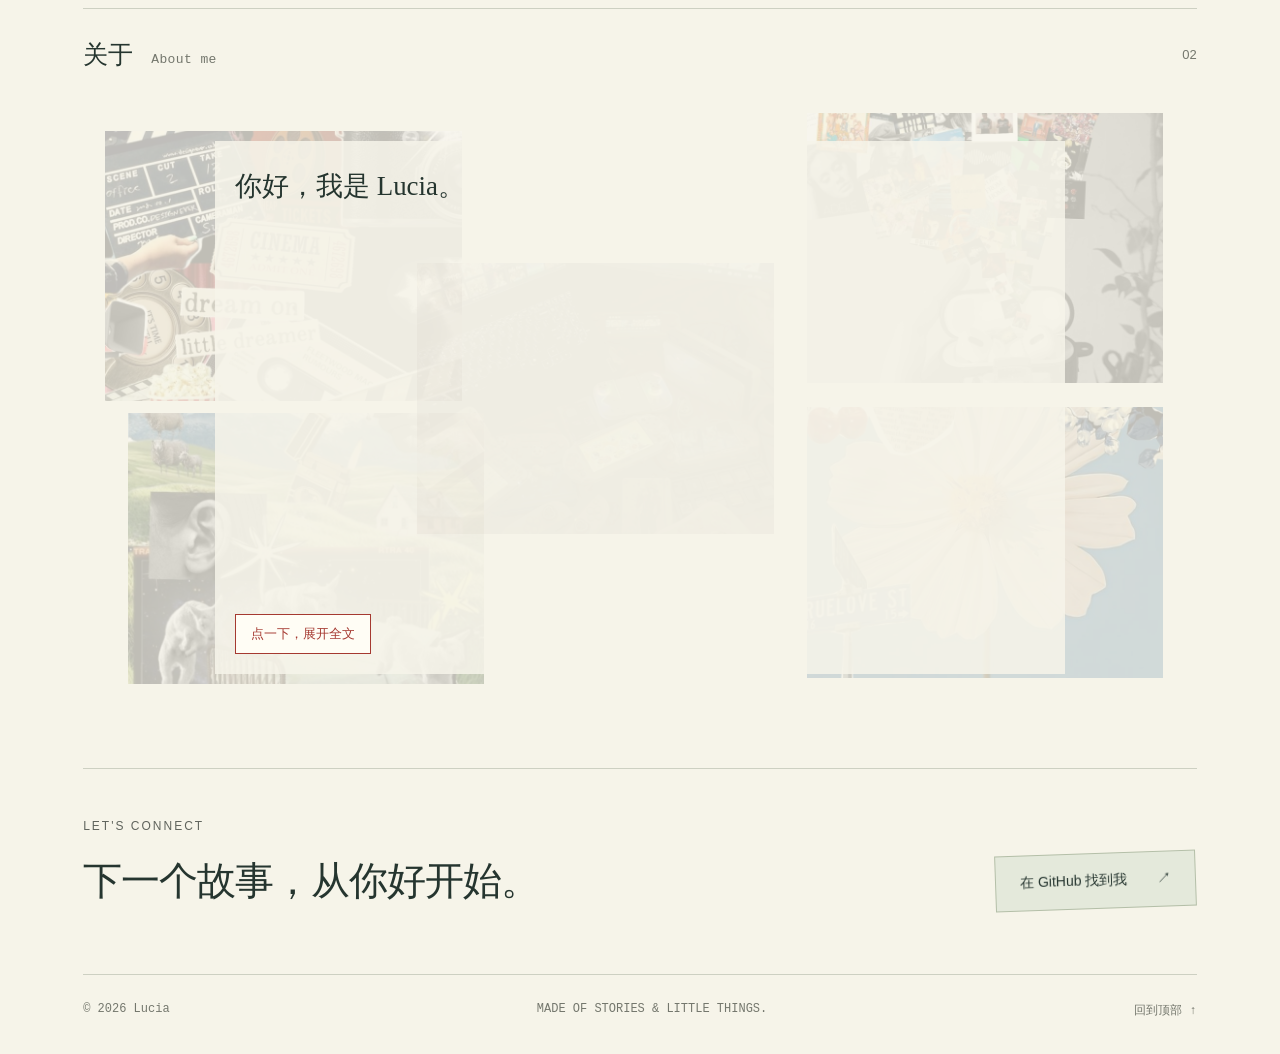
==== commit c6e16dea: "Add playable 2D Filmset Chaos prototype to portfolio" ====
--- a/index.html
+++ b/index.html
@@ -2,7 +2,7 @@
 <html lang="zh-CN">
 <head><meta charset="UTF-8"><meta name="viewport" content="width=device-width, initial-scale=1"><title>Lucia — 视频与文案</title><meta name="description" content="Lucia 的个人作品集，收集视频、文案与创作中的想法。"><link rel="icon" type="image/svg+xml" href="data:image/svg+xml,%3Csvg xmlns='http://www.w3.org/2000/svg' viewBox='0 0 32 32'%3E%3Crect width='32' height='32' rx='6' fill='%231a1a1a'/%3E%3Cpath d='M10 8v16h13' fill='none' stroke='white' stroke-width='3'/%3E%3C/svg%3E"><link rel="stylesheet" href="style.css?v=about-restored"></head>
 <body><a class="skip" href="#work">跳到作品</a><div class="page"><header><a class="identity" href="#home" aria-label="回到首页">Lucia<span class="identity-dot">.</span></a><nav aria-label="主导航"><a href="#work">作品</a><a href="#games">游戏 Demo</a><a href="#about">关于</a><a href="#contact">联系 <span aria-hidden="true">↗</span></a></nav></header>
-<main id="home"><section class="hero" aria-labelledby="intro"><div class="hero-copy"><p class="eyebrow">LUCIA'S CREATIVE SCRAPBOOK / VOL. 01</p><h1 id="intro"><span class="title-paper">收集灵感，</span><br><span class="serif">拼出我的世界。</span></h1><p class="hero-description">你好，我是 Lucia。<br>用影像记录，用文字表达。<br>一些故事，一些想法，一些不设限的创作。</p><a class="text-link" href="#work">翻开我的作品集 <span aria-hidden="true">↓</span></a></div><div class="collage-wall"><figure class="collage-photo green-photo"><img src="assets/collage-green.jpeg" alt="视觉参考拼贴：雪山、草地、唱片与超现实剪贴元素"><figcaption>02 — SOMEWHERE IN A DAYDREAM</figcaption></figure><figure class="collage-photo blue-photo"><img src="assets/collage-blue.jpeg" alt="视觉参考拼贴：蓝色背景、花朵、旧报纸与复古汽车"><figcaption>01 — LITTLE THINGS, BIG FEELINGS</figcaption></figure><span class="paper-label">a little wild.<br>a little poetic.</span><span class="reference-note">MOODBOARD / 风格参考</span></div></section><section id="work" class="work" aria-labelledby="work-title"><div class="section-head"><h2 id="work-title">作品<span>Selected work</span></h2><p>持续整理中</p></div><section id="games" class="game-work" aria-labelledby="games-title"><div class="game-work-heading"><h3 id="games-title">游戏策划作品</h3><span>PLAYABLE PROTOTYPE</span></div><article class="filmset-project"><div class="filmset-title"><p class="filmset-kicker">互动叙事 / 资源决策</p><h4>片场失控</h4><p class="filmset-subtitle">把片场的意外，变成玩家的选择。</p></div><div class="filmset-copy"><p>扮演《最后一次告别》的现场导演，在重逢、夜戏和告别三场关键戏里，平衡时间、预算、演员状态与成片质量。</p><p class="filmset-details">3 个场景 · 24 种事件 · 每局 15 次决策</p><p class="filmset-method">策划重点：将影视制作中的资源冲突转化为选择，通过即时数值反馈与导演风格结算，呈现每次决定的影响。</p><div class="filmset-links"><a class="filmset-play" href="games/filmset-chaos/index.html">开始体验 Demo <span aria-hidden="true">↗</span></a></div><p class="filmset-device">浏览器直接游玩 · 支持电脑与手机</p></div></article></section>
+<main id="home"><section class="hero" aria-labelledby="intro"><div class="hero-copy"><p class="eyebrow">LUCIA'S CREATIVE SCRAPBOOK / VOL. 01</p><h1 id="intro"><span class="title-paper">收集灵感，</span><br><span class="serif">拼出我的世界。</span></h1><p class="hero-description">你好，我是 Lucia。<br>用影像记录，用文字表达。<br>一些故事，一些想法，一些不设限的创作。</p><a class="text-link" href="#work">翻开我的作品集 <span aria-hidden="true">↓</span></a></div><div class="collage-wall"><figure class="collage-photo green-photo"><img src="assets/collage-green.jpeg" alt="视觉参考拼贴：雪山、草地、唱片与超现实剪贴元素"><figcaption>02 — SOMEWHERE IN A DAYDREAM</figcaption></figure><figure class="collage-photo blue-photo"><img src="assets/collage-blue.jpeg" alt="视觉参考拼贴：蓝色背景、花朵、旧报纸与复古汽车"><figcaption>01 — LITTLE THINGS, BIG FEELINGS</figcaption></figure><span class="paper-label">a little wild.<br>a little poetic.</span><span class="reference-note">MOODBOARD / 风格参考</span></div></section><section id="work" class="work" aria-labelledby="work-title"><div class="section-head"><h2 id="work-title">作品<span>Selected work</span></h2><p>持续整理中</p></div><section id="games" class="game-work" aria-labelledby="games-title"><div class="game-work-heading"><h3 id="games-title">游戏策划作品</h3><span>PLAYABLE PROTOTYPE</span></div><article class="filmset-project"><div class="filmset-title"><p class="filmset-kicker">互动叙事 / 资源决策</p><h4>片场失控</h4><p class="filmset-subtitle">把片场的意外，变成玩家的选择。</p></div><div class="filmset-copy"><p>走进《最后一次告别》的 2D 片场，扮演现场导演。与演员和剧组互动，在时间、预算、表演与成片质量之间做出取舍。</p><p class="filmset-details">2D 原型：重逢篇 · 5 个事件 · 约 3–5 分钟</p><p class="filmset-method">策划重点：将影视制作中的资源冲突转化为选择，通过角色互动、场景变化、拍摄演出与导演风格结算，呈现每次决定的影响。</p><div class="filmset-links"><a class="filmset-play" href="games/filmset-chaos-2d/index.html">体验 2D 小游戏 <span aria-hidden="true">↗</span></a><a class="filmset-source" href="games/filmset-chaos/index.html">体验文字版 · 三场完整流程</a></div><p class="filmset-device">浏览器直接游玩 · 支持电脑与手机</p></div></article></section>
 <div class="video-section-head"><h3>视频作品</h3><div class="video-navigation"><span id="video-position" aria-live="polite">01 / 09</span><button type="button" id="video-prev" aria-label="上一个视频" aria-controls="video-track">←</button><button type="button" id="video-next" aria-label="下一个视频" aria-controls="video-track">→</button></div></div><p class="swipe-hint">左右滑动，浏览视频作品</p><div class="video-track" id="video-track" tabindex="0" role="region" aria-label="视频作品，左右滑动或使用方向键浏览"><article class="project"><div class="fan-card"><div class="project-space video-space actual-video"><span class="project-no">01 / MOTION DIARY</span><video controls playsinline preload="none" poster="assets/majority-poster.jpg" aria-label="视频作品 1"><source src="assets/majority-trailer.mp4" type="video/mp4">你的浏览器不支持视频播放，可<a href="assets/majority-trailer.mp4">打开视频</a>观看。</video></div><div class="project-caption"><span>视频作品 · 预告片</span></div></div></article><article class="project"><div class="fan-card"><div class="project-space video-space actual-video"><span class="project-no">02 / GAME CREATOR EDIT</span><video controls playsinline preload="none" poster="assets/turtle-mushroom-poster.jpg" aria-label="视频作品 2"><source src="assets/turtle-mushroom.mp4" type="video/mp4">你的浏览器不支持视频播放，可<a href="assets/turtle-mushroom.mp4">打开视频</a>观看。</video></div><div class="project-caption"><span>视频剪辑</span></div><p class="project-description">游戏博主的游戏解说视频</p></div></article><article class="project"><div class="fan-card"><div class="project-space video-space actual-video"><span class="project-no">03 / GAME CREATOR EDIT</span><video controls playsinline preload="none" poster="assets/zzz-poster.jpg" aria-label="视频作品 3"><source src="assets/zzz.mp4" type="video/mp4">你的浏览器不支持视频播放，可<a href="assets/zzz.mp4">打开视频</a>观看。</video></div><div class="project-caption"><span>视频剪辑</span></div><p class="project-description">游戏博主的游戏解说视频</p></div></article><article class="project director-project"><div class="fan-card"><div class="project-space video-space actual-video"><span class="project-no">04 / DIRECTOR'S CUT</span><video controls playsinline preload="none" poster="assets/ktv-poster.jpg" aria-label="视频作品 4"><source src="assets/ktv.mp4" type="video/mp4">你的浏览器不支持视频播放，可<a href="assets/ktv.mp4">打开视频</a>观看。</video></div><div class="project-caption"><span>编导作品</span></div><p class="project-description">担任编导的视频作品</p></div></article><article class="project director-project"><div class="fan-card"><div class="project-space video-space actual-video"><span class="project-no">05 / DIRECTOR'S CUT</span><video controls playsinline preload="none" poster="assets/social-app-poster.jpg" aria-label="视频作品 5"><source src="assets/social-app.mp4" type="video/mp4">你的浏览器不支持视频播放，可<a href="assets/social-app.mp4">打开视频</a>观看。</video></div><div class="project-caption"><span>编导作品</span></div><p class="project-description">担任编导的视频作品</p></div></article><article class="project director-project"><div class="fan-card"><div class="project-space video-space actual-video"><span class="project-no">06 / DIRECTOR'S CUT</span><video controls playsinline preload="none" poster="assets/lottery-poster.jpg" aria-label="视频作品 6"><source src="assets/lottery.mp4" type="video/mp4">你的浏览器不支持视频播放，可<a href="assets/lottery.mp4">打开视频</a>观看。</video></div><div class="project-caption"><span>编导作品</span></div><p class="project-description">担任编导的视频作品</p></div></article><article class="project director-project"><div class="fan-card"><div class="project-space video-space actual-video"><span class="project-no">07 / DIRECTOR'S CUT</span><video controls playsinline preload="none" poster="assets/fluorescent-mask-poster.jpg" aria-label="视频作品 7"><source src="assets/fluorescent-mask.mp4" type="video/mp4">你的浏览器不支持视频播放，可<a href="assets/fluorescent-mask.mp4">打开视频</a>观看。</video></div><div class="project-caption"><span>编导作品</span></div><p class="project-description">担任编导的视频作品</p></div></article><article class="project"><div class="fan-card"><div class="project-space video-space actual-video"><span class="project-no">08 / VIDEO</span><video controls playsinline preload="none" poster="assets/csy-27-poster.jpg" aria-label="视频作品 8"><source src="assets/csy-27.mp4" type="video/mp4">你的浏览器不支持视频播放，可<a href="assets/csy-27.mp4">打开视频</a>观看。</video></div><div class="project-caption"><span>视频作品</span></div></div></article><article class="project"><div class="fan-card"><div class="project-space video-space actual-video"><span class="project-no">09 / VIDEO</span><video controls playsinline preload="none" poster="assets/csy-40-poster.jpg" aria-label="视频作品 9"><source src="assets/csy-40.mp4" type="video/mp4">你的浏览器不支持视频播放，可<a href="assets/csy-40.mp4">打开视频</a>观看。</video></div><div class="project-caption"><span>视频作品</span></div></div></article></div><section class="writing-reader-section" id="writing" aria-label="文案作品"><div class="writing-section-head"><h3>文案作品</h3><div class="video-navigation"><span id="writing-position" aria-live="polite">01 / 04</span><button id="writing-prev" type="button" aria-label="上一篇文案">←</button><button id="writing-next" type="button" aria-label="下一篇文案">→</button></div></div><div class="reader-toolbar"><p class="swipe-hint">作品节选 · 左右切换，下方滚动阅读</p><button type="button" id="reading-zoom" aria-pressed="false">放大阅读</button></div><div class="writing-reader" id="writing-reader"><article class="reading-panel" ><h4>《大多数》分镜表</h4><p class="excerpt-note"><strong>节选展示，非完整作品</strong><br>开场氛围与人物调度 · 选取原文第 1、2 页（共 15 页）</p><div class="reading-scroll" tabindex="0" aria-label="《大多数》分镜表节选"><figure class="document-page"><img src="assets/documents/excerpts/storyboard-1.jpg" alt="《大多数》分镜表节选，原文第 1 页" loading="lazy"><figcaption>节选 · 原文第 1 页 / 共 15 页</figcaption></figure><figure class="document-page"><img src="assets/documents/excerpts/storyboard-2.jpg" alt="《大多数》分镜表节选，原文第 2 页" loading="lazy"><figcaption>节选 · 原文第 2 页 / 共 15 页</figcaption></figure></div></article><article class="reading-panel" hidden><h4>《大多数》剧本</h4><p class="excerpt-note"><strong>节选展示，非完整作品</strong><br>冲突建立与人物对白 · 选取原文第 4、5 页（共 14 页）</p><div class="reading-scroll" tabindex="0" aria-label="《大多数》剧本节选"><figure class="document-page"><img src="assets/documents/excerpts/screenplay-4.jpg" alt="《大多数》剧本节选，原文第 4 页" loading="lazy"><figcaption>节选 · 原文第 4 页 / 共 14 页</figcaption></figure><figure class="document-page"><img src="assets/documents/excerpts/screenplay-5.jpg" alt="《大多数》剧本节选，原文第 5 页" loading="lazy"><figcaption>节选 · 原文第 5 页 / 共 14 页</figcaption></figure></div></article><article class="reading-panel" hidden><h4>《长生引》第一集剧本及视频提示词</h4><p class="excerpt-note"><strong>节选展示，非完整作品</strong><br>开场剧本与视频提示词示例 · 选取原文第 1、2、9 页（共 37 页）</p><div class="reading-scroll" tabindex="0" aria-label="《长生引》第一集剧本及视频提示词节选"><figure class="document-page"><img src="assets/documents/excerpts/episode-1.jpg" alt="《长生引》第一集剧本及视频提示词节选，原文第 1 页" loading="lazy"><figcaption>节选 · 原文第 1 页 / 共 37 页</figcaption></figure><figure class="document-page"><img src="assets/documents/excerpts/episode-2.jpg" alt="《长生引》第一集剧本及视频提示词节选，原文第 2 页" loading="lazy"><figcaption>节选 · 原文第 2 页 / 共 37 页</figcaption></figure><figure class="document-page"><img src="assets/documents/excerpts/episode-9.jpg" alt="《长生引》第一集剧本及视频提示词节选，原文第 9 页" loading="lazy"><figcaption>节选 · 原文第 9 页 / 共 37 页</figcaption></figure></div></article><article class="reading-panel" hidden><h4>《长生引》世界观及主要人物</h4><p class="excerpt-note"><strong>节选展示，非完整作品</strong><br>世界观架构与主要人物设定 · 选取原文第 1、3 页（共 4 页）</p><div class="reading-scroll" tabindex="0" aria-label="《长生引》世界观及主要人物节选"><figure class="document-page"><img src="assets/documents/excerpts/world-1.jpg" alt="《长生引》世界观及主要人物节选，原文第 1 页" loading="lazy"><figcaption>节选 · 原文第 1 页 / 共 4 页</figcaption></figure><figure class="document-page"><img src="assets/documents/excerpts/world-3.jpg" alt="《长生引》世界观及主要人物节选，原文第 3 页" loading="lazy"><figcaption>节选 · 原文第 3 页 / 共 4 页</figcaption></figure></div></article></div></section></section>
 <section id="about" class="about" aria-labelledby="about-title"><div class="section-head"><h2 id="about-title">关于<span>About me</span></h2><span class="section-number">02</span></div><div class="about-narrative"><div class="about-background" aria-hidden="true"><img src="assets/intro-film.jpeg" alt=""><img src="assets/intro-music.jpeg" alt=""><img src="assets/intro-games.jpeg" alt=""><img src="assets/collage-green.jpeg" alt=""><img src="assets/collage-blue.jpeg" alt=""></div><div class="about-text"><p class="opening-line">你好，我是 Lucia。</p><p class="opening-line">我对很多东西都保持着兴趣：电影、音乐、游戏、故事、人物，以及那些很难被准确说清楚，却会让人突然产生共鸣的瞬间。</p><p class="opening-line">我始终相信，好的内容不一定需要宏大的表达。一个真实的人物、一点细微的情绪、一次恰到好处的互动，都可能让人记住很久。</p><p class="opening-line">希望这里不只是一个作品的陈列柜，也能慢慢成为属于我的一小块创作空间。</p><button class="reveal-all" type="button">点一下，展开全文</button></div></div></section>
 <section id="contact" class="contact" aria-labelledby="contact-title"><p class="eyebrow">LET'S CONNECT</p><div class="contact-row"><h2 id="contact-title">下一个故事，从你好开始。</h2><a href="https://github.com/2Lucia33" target="_blank" rel="noopener noreferrer" class="contact-button">在 GitHub 找到我 <span aria-hidden="true">↗</span></a></div></section></main><footer><p>© <span id="year">2026</span> Lucia</p><span>MADE OF STORIES & LITTLE THINGS.</span><a href="#home">回到顶部 ↑</a></footer></div><script>document.getElementById('year').textContent = new Date().getFullYear();
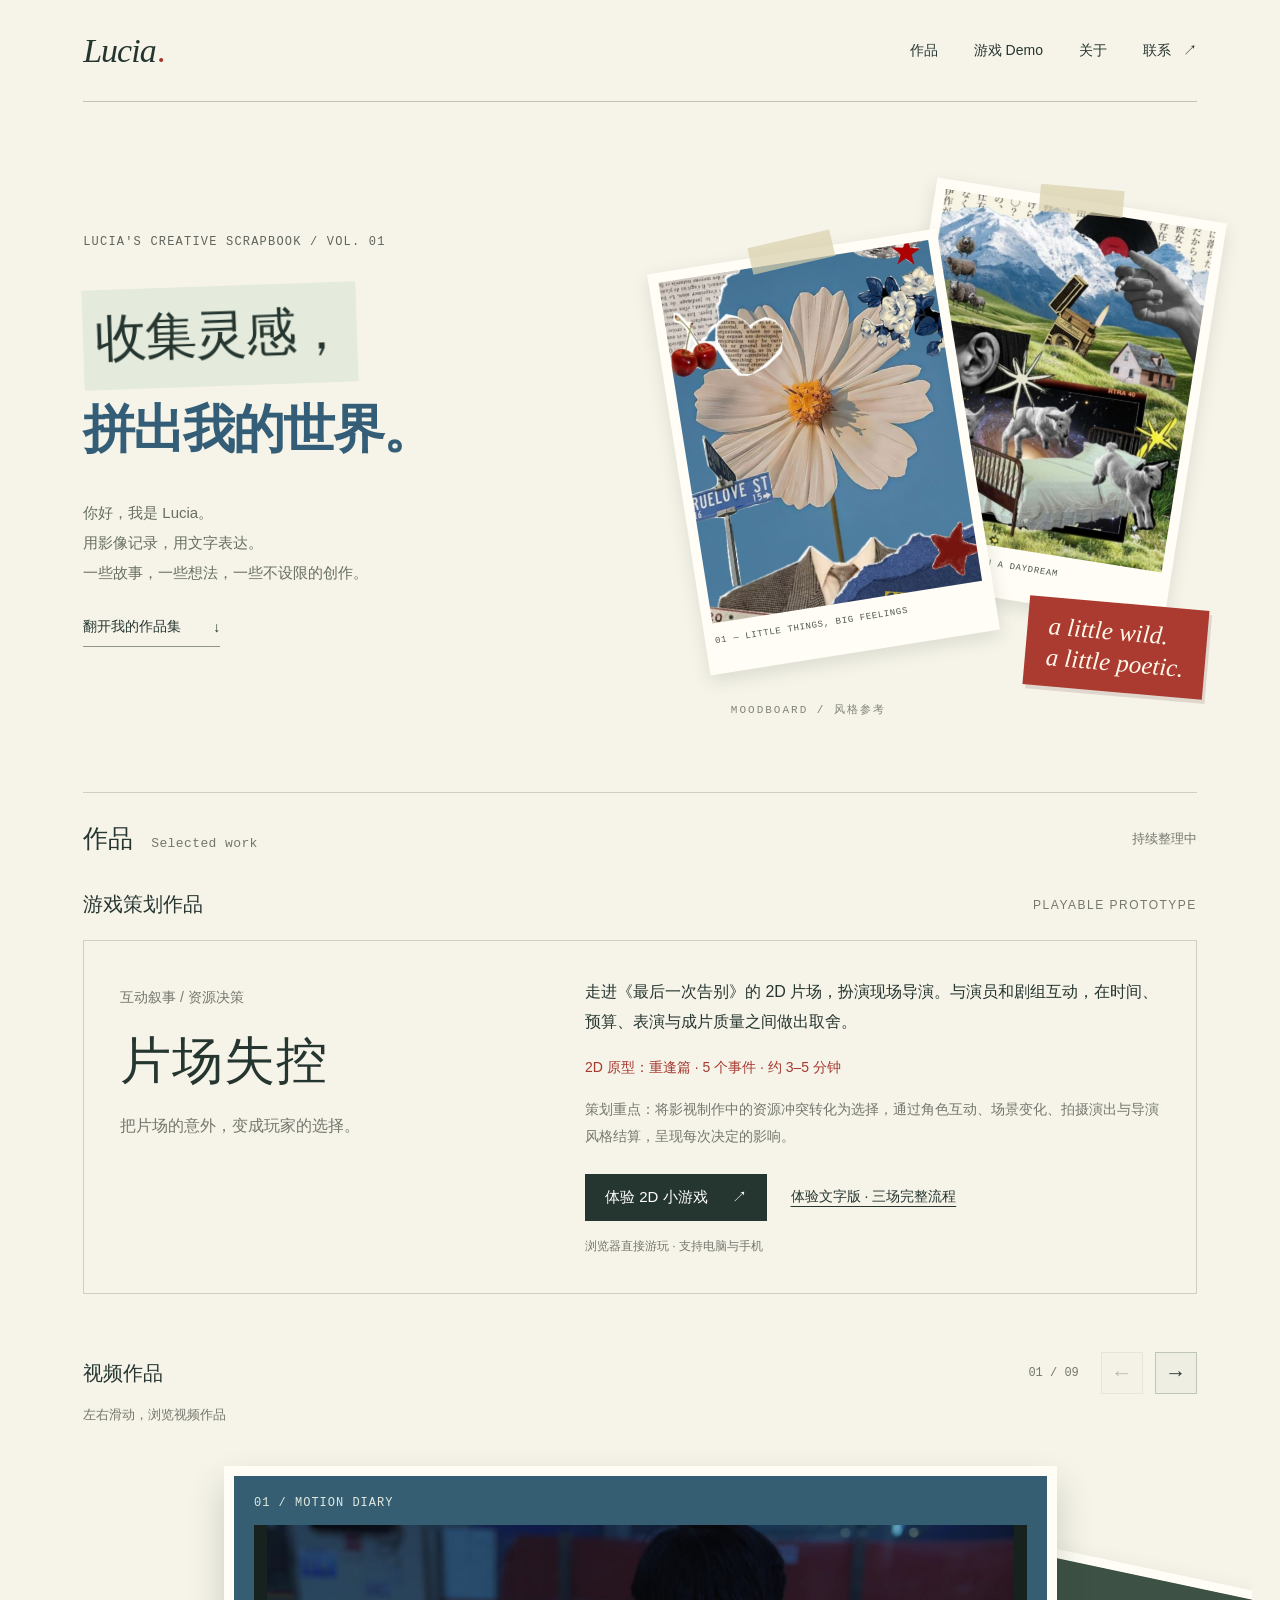
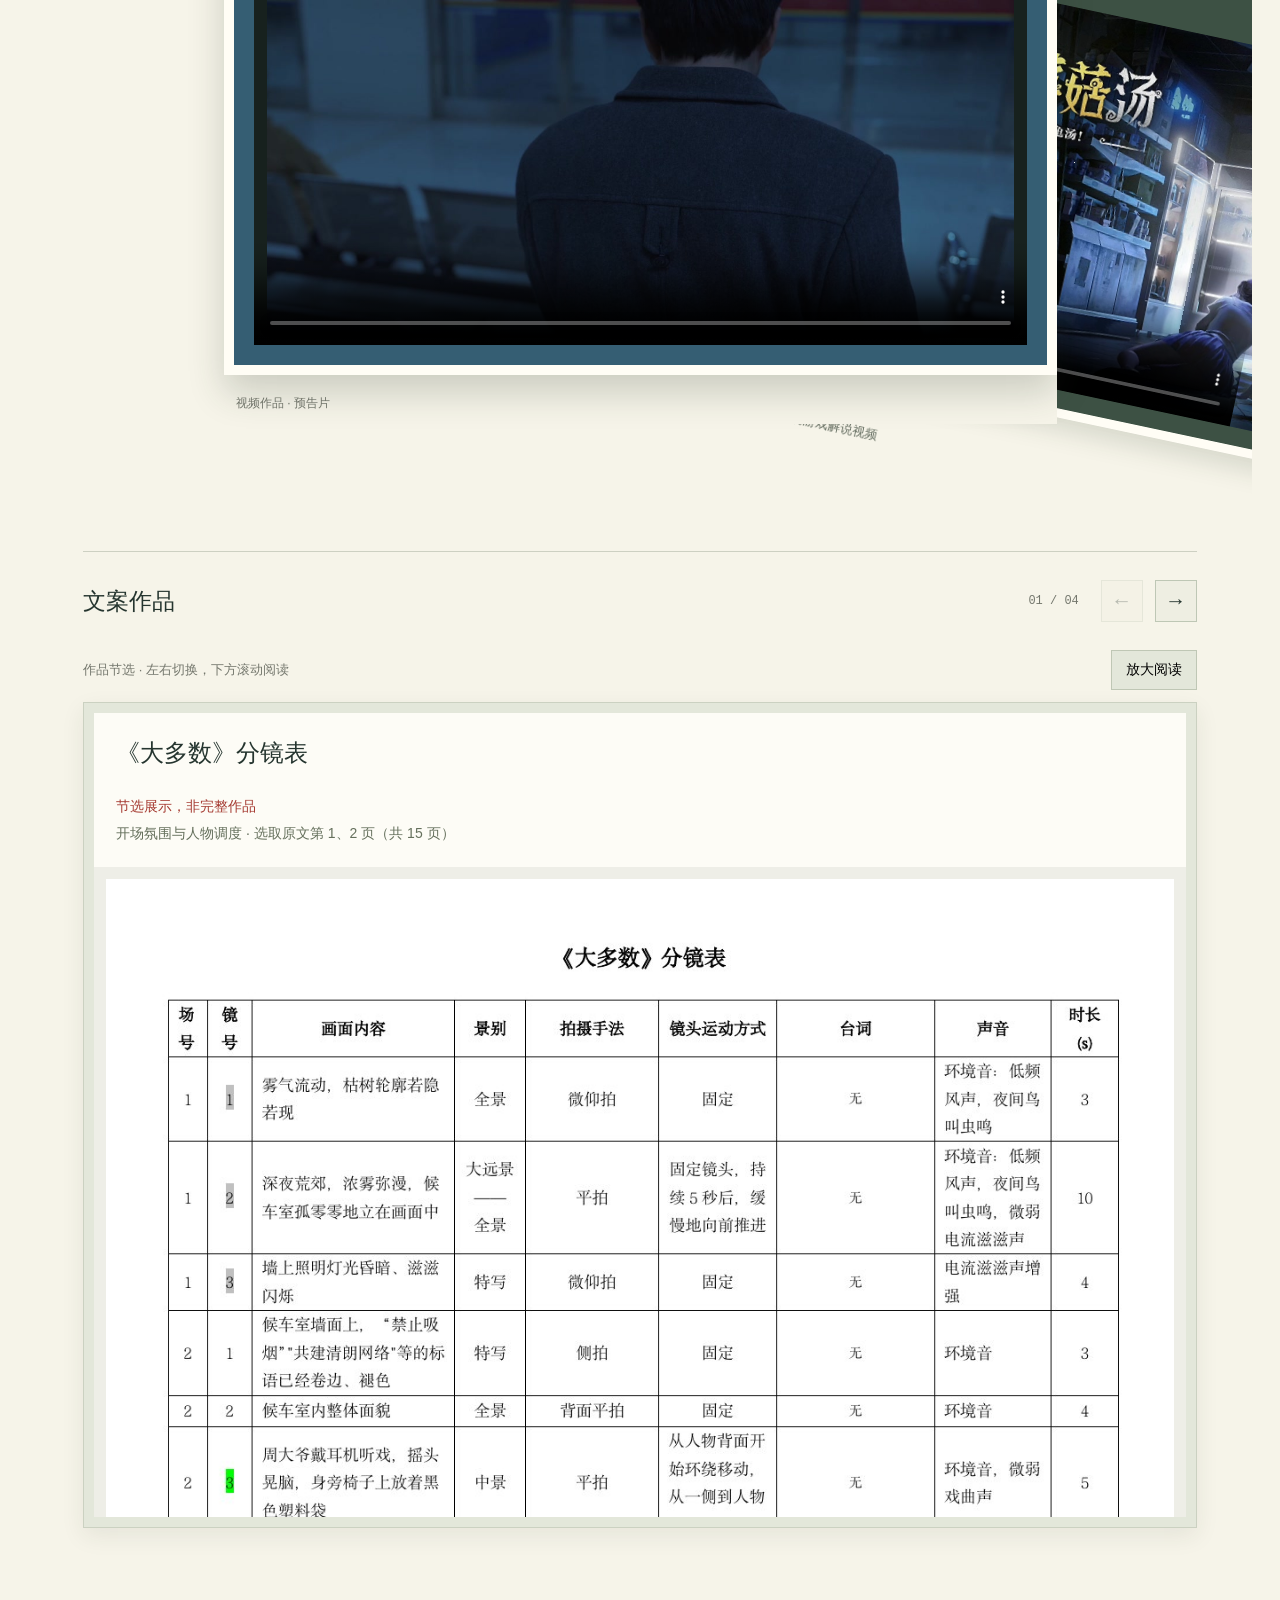
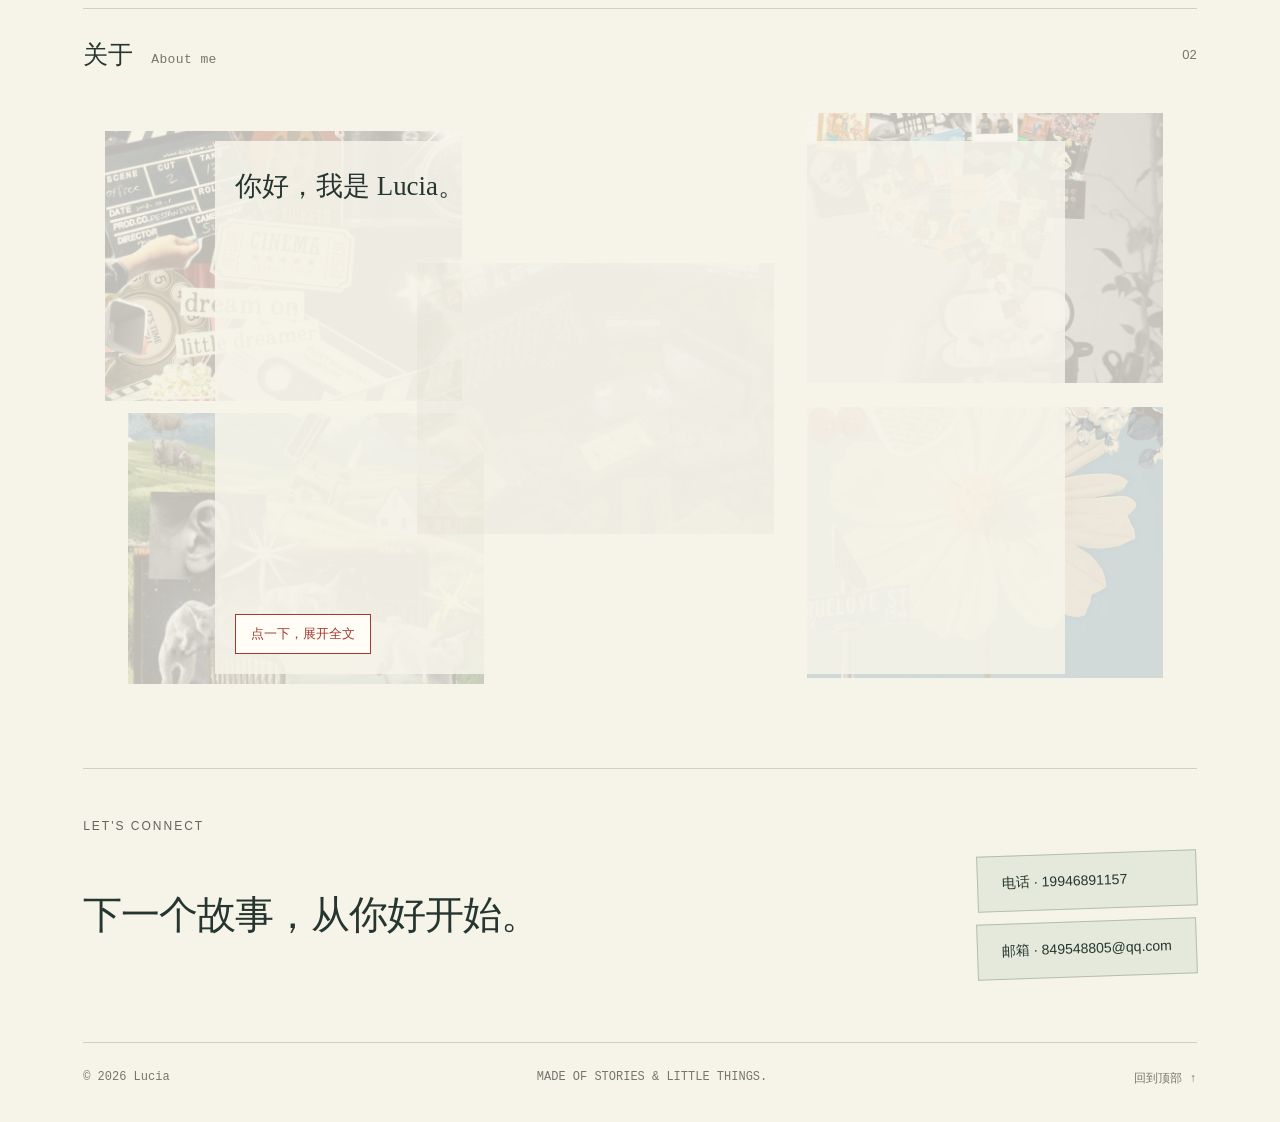
==== commit 7bf2a0bd: "Add phone and email contact links" ====
--- a/index.html
+++ b/index.html
@@ -1,11 +1,11 @@
 <!doctype html>
 <html lang="zh-CN">
-<head><meta charset="UTF-8"><meta name="viewport" content="width=device-width, initial-scale=1"><title>Lucia — 视频与文案</title><meta name="description" content="Lucia 的个人作品集，收集视频、文案与创作中的想法。"><link rel="icon" type="image/svg+xml" href="data:image/svg+xml,%3Csvg xmlns='http://www.w3.org/2000/svg' viewBox='0 0 32 32'%3E%3Crect width='32' height='32' rx='6' fill='%231a1a1a'/%3E%3Cpath d='M10 8v16h13' fill='none' stroke='white' stroke-width='3'/%3E%3C/svg%3E"><link rel="stylesheet" href="style.css?v=about-restored"></head>
+<head><meta charset="UTF-8"><meta name="viewport" content="width=device-width, initial-scale=1"><title>Lucia — 视频与文案</title><meta name="description" content="Lucia 的个人作品集，收集视频、文案与创作中的想法。"><link rel="icon" type="image/svg+xml" href="data:image/svg+xml,%3Csvg xmlns='http://www.w3.org/2000/svg' viewBox='0 0 32 32'%3E%3Crect width='32' height='32' rx='6' fill='%231a1a1a'/%3E%3Cpath d='M10 8v16h13' fill='none' stroke='white' stroke-width='3'/%3E%3C/svg%3E"><link rel="stylesheet" href="style.css?v=contact"></head>
 <body><a class="skip" href="#work">跳到作品</a><div class="page"><header><a class="identity" href="#home" aria-label="回到首页">Lucia<span class="identity-dot">.</span></a><nav aria-label="主导航"><a href="#work">作品</a><a href="#games">游戏 Demo</a><a href="#about">关于</a><a href="#contact">联系 <span aria-hidden="true">↗</span></a></nav></header>
 <main id="home"><section class="hero" aria-labelledby="intro"><div class="hero-copy"><p class="eyebrow">LUCIA'S CREATIVE SCRAPBOOK / VOL. 01</p><h1 id="intro"><span class="title-paper">收集灵感，</span><br><span class="serif">拼出我的世界。</span></h1><p class="hero-description">你好，我是 Lucia。<br>用影像记录，用文字表达。<br>一些故事，一些想法，一些不设限的创作。</p><a class="text-link" href="#work">翻开我的作品集 <span aria-hidden="true">↓</span></a></div><div class="collage-wall"><figure class="collage-photo green-photo"><img src="assets/collage-green.jpeg" alt="视觉参考拼贴：雪山、草地、唱片与超现实剪贴元素"><figcaption>02 — SOMEWHERE IN A DAYDREAM</figcaption></figure><figure class="collage-photo blue-photo"><img src="assets/collage-blue.jpeg" alt="视觉参考拼贴：蓝色背景、花朵、旧报纸与复古汽车"><figcaption>01 — LITTLE THINGS, BIG FEELINGS</figcaption></figure><span class="paper-label">a little wild.<br>a little poetic.</span><span class="reference-note">MOODBOARD / 风格参考</span></div></section><section id="work" class="work" aria-labelledby="work-title"><div class="section-head"><h2 id="work-title">作品<span>Selected work</span></h2><p>持续整理中</p></div><section id="games" class="game-work" aria-labelledby="games-title"><div class="game-work-heading"><h3 id="games-title">游戏策划作品</h3><span>PLAYABLE PROTOTYPE</span></div><article class="filmset-project"><div class="filmset-title"><p class="filmset-kicker">互动叙事 / 资源决策</p><h4>片场失控</h4><p class="filmset-subtitle">把片场的意外，变成玩家的选择。</p></div><div class="filmset-copy"><p>走进《最后一次告别》的 2D 片场，扮演现场导演。与演员和剧组互动，在时间、预算、表演与成片质量之间做出取舍。</p><p class="filmset-details">2D 原型：重逢篇 · 5 个事件 · 约 3–5 分钟</p><p class="filmset-method">策划重点：将影视制作中的资源冲突转化为选择，通过角色互动、场景变化、拍摄演出与导演风格结算，呈现每次决定的影响。</p><div class="filmset-links"><a class="filmset-play" href="games/filmset-chaos-2d/index.html">体验 2D 小游戏 <span aria-hidden="true">↗</span></a><a class="filmset-source" href="games/filmset-chaos/index.html">体验文字版 · 三场完整流程</a></div><p class="filmset-device">浏览器直接游玩 · 支持电脑与手机</p></div></article></section>
 <div class="video-section-head"><h3>视频作品</h3><div class="video-navigation"><span id="video-position" aria-live="polite">01 / 09</span><button type="button" id="video-prev" aria-label="上一个视频" aria-controls="video-track">←</button><button type="button" id="video-next" aria-label="下一个视频" aria-controls="video-track">→</button></div></div><p class="swipe-hint">左右滑动，浏览视频作品</p><div class="video-track" id="video-track" tabindex="0" role="region" aria-label="视频作品，左右滑动或使用方向键浏览"><article class="project"><div class="fan-card"><div class="project-space video-space actual-video"><span class="project-no">01 / MOTION DIARY</span><video controls playsinline preload="none" poster="assets/majority-poster.jpg" aria-label="视频作品 1"><source src="assets/majority-trailer.mp4" type="video/mp4">你的浏览器不支持视频播放，可<a href="assets/majority-trailer.mp4">打开视频</a>观看。</video></div><div class="project-caption"><span>视频作品 · 预告片</span></div></div></article><article class="project"><div class="fan-card"><div class="project-space video-space actual-video"><span class="project-no">02 / GAME CREATOR EDIT</span><video controls playsinline preload="none" poster="assets/turtle-mushroom-poster.jpg" aria-label="视频作品 2"><source src="assets/turtle-mushroom.mp4" type="video/mp4">你的浏览器不支持视频播放，可<a href="assets/turtle-mushroom.mp4">打开视频</a>观看。</video></div><div class="project-caption"><span>视频剪辑</span></div><p class="project-description">游戏博主的游戏解说视频</p></div></article><article class="project"><div class="fan-card"><div class="project-space video-space actual-video"><span class="project-no">03 / GAME CREATOR EDIT</span><video controls playsinline preload="none" poster="assets/zzz-poster.jpg" aria-label="视频作品 3"><source src="assets/zzz.mp4" type="video/mp4">你的浏览器不支持视频播放，可<a href="assets/zzz.mp4">打开视频</a>观看。</video></div><div class="project-caption"><span>视频剪辑</span></div><p class="project-description">游戏博主的游戏解说视频</p></div></article><article class="project director-project"><div class="fan-card"><div class="project-space video-space actual-video"><span class="project-no">04 / DIRECTOR'S CUT</span><video controls playsinline preload="none" poster="assets/ktv-poster.jpg" aria-label="视频作品 4"><source src="assets/ktv.mp4" type="video/mp4">你的浏览器不支持视频播放，可<a href="assets/ktv.mp4">打开视频</a>观看。</video></div><div class="project-caption"><span>编导作品</span></div><p class="project-description">担任编导的视频作品</p></div></article><article class="project director-project"><div class="fan-card"><div class="project-space video-space actual-video"><span class="project-no">05 / DIRECTOR'S CUT</span><video controls playsinline preload="none" poster="assets/social-app-poster.jpg" aria-label="视频作品 5"><source src="assets/social-app.mp4" type="video/mp4">你的浏览器不支持视频播放，可<a href="assets/social-app.mp4">打开视频</a>观看。</video></div><div class="project-caption"><span>编导作品</span></div><p class="project-description">担任编导的视频作品</p></div></article><article class="project director-project"><div class="fan-card"><div class="project-space video-space actual-video"><span class="project-no">06 / DIRECTOR'S CUT</span><video controls playsinline preload="none" poster="assets/lottery-poster.jpg" aria-label="视频作品 6"><source src="assets/lottery.mp4" type="video/mp4">你的浏览器不支持视频播放，可<a href="assets/lottery.mp4">打开视频</a>观看。</video></div><div class="project-caption"><span>编导作品</span></div><p class="project-description">担任编导的视频作品</p></div></article><article class="project director-project"><div class="fan-card"><div class="project-space video-space actual-video"><span class="project-no">07 / DIRECTOR'S CUT</span><video controls playsinline preload="none" poster="assets/fluorescent-mask-poster.jpg" aria-label="视频作品 7"><source src="assets/fluorescent-mask.mp4" type="video/mp4">你的浏览器不支持视频播放，可<a href="assets/fluorescent-mask.mp4">打开视频</a>观看。</video></div><div class="project-caption"><span>编导作品</span></div><p class="project-description">担任编导的视频作品</p></div></article><article class="project"><div class="fan-card"><div class="project-space video-space actual-video"><span class="project-no">08 / VIDEO</span><video controls playsinline preload="none" poster="assets/csy-27-poster.jpg" aria-label="视频作品 8"><source src="assets/csy-27.mp4" type="video/mp4">你的浏览器不支持视频播放，可<a href="assets/csy-27.mp4">打开视频</a>观看。</video></div><div class="project-caption"><span>视频作品</span></div></div></article><article class="project"><div class="fan-card"><div class="project-space video-space actual-video"><span class="project-no">09 / VIDEO</span><video controls playsinline preload="none" poster="assets/csy-40-poster.jpg" aria-label="视频作品 9"><source src="assets/csy-40.mp4" type="video/mp4">你的浏览器不支持视频播放，可<a href="assets/csy-40.mp4">打开视频</a>观看。</video></div><div class="project-caption"><span>视频作品</span></div></div></article></div><section class="writing-reader-section" id="writing" aria-label="文案作品"><div class="writing-section-head"><h3>文案作品</h3><div class="video-navigation"><span id="writing-position" aria-live="polite">01 / 04</span><button id="writing-prev" type="button" aria-label="上一篇文案">←</button><button id="writing-next" type="button" aria-label="下一篇文案">→</button></div></div><div class="reader-toolbar"><p class="swipe-hint">作品节选 · 左右切换，下方滚动阅读</p><button type="button" id="reading-zoom" aria-pressed="false">放大阅读</button></div><div class="writing-reader" id="writing-reader"><article class="reading-panel" ><h4>《大多数》分镜表</h4><p class="excerpt-note"><strong>节选展示，非完整作品</strong><br>开场氛围与人物调度 · 选取原文第 1、2 页（共 15 页）</p><div class="reading-scroll" tabindex="0" aria-label="《大多数》分镜表节选"><figure class="document-page"><img src="assets/documents/excerpts/storyboard-1.jpg" alt="《大多数》分镜表节选，原文第 1 页" loading="lazy"><figcaption>节选 · 原文第 1 页 / 共 15 页</figcaption></figure><figure class="document-page"><img src="assets/documents/excerpts/storyboard-2.jpg" alt="《大多数》分镜表节选，原文第 2 页" loading="lazy"><figcaption>节选 · 原文第 2 页 / 共 15 页</figcaption></figure></div></article><article class="reading-panel" hidden><h4>《大多数》剧本</h4><p class="excerpt-note"><strong>节选展示，非完整作品</strong><br>冲突建立与人物对白 · 选取原文第 4、5 页（共 14 页）</p><div class="reading-scroll" tabindex="0" aria-label="《大多数》剧本节选"><figure class="document-page"><img src="assets/documents/excerpts/screenplay-4.jpg" alt="《大多数》剧本节选，原文第 4 页" loading="lazy"><figcaption>节选 · 原文第 4 页 / 共 14 页</figcaption></figure><figure class="document-page"><img src="assets/documents/excerpts/screenplay-5.jpg" alt="《大多数》剧本节选，原文第 5 页" loading="lazy"><figcaption>节选 · 原文第 5 页 / 共 14 页</figcaption></figure></div></article><article class="reading-panel" hidden><h4>《长生引》第一集剧本及视频提示词</h4><p class="excerpt-note"><strong>节选展示，非完整作品</strong><br>开场剧本与视频提示词示例 · 选取原文第 1、2、9 页（共 37 页）</p><div class="reading-scroll" tabindex="0" aria-label="《长生引》第一集剧本及视频提示词节选"><figure class="document-page"><img src="assets/documents/excerpts/episode-1.jpg" alt="《长生引》第一集剧本及视频提示词节选，原文第 1 页" loading="lazy"><figcaption>节选 · 原文第 1 页 / 共 37 页</figcaption></figure><figure class="document-page"><img src="assets/documents/excerpts/episode-2.jpg" alt="《长生引》第一集剧本及视频提示词节选，原文第 2 页" loading="lazy"><figcaption>节选 · 原文第 2 页 / 共 37 页</figcaption></figure><figure class="document-page"><img src="assets/documents/excerpts/episode-9.jpg" alt="《长生引》第一集剧本及视频提示词节选，原文第 9 页" loading="lazy"><figcaption>节选 · 原文第 9 页 / 共 37 页</figcaption></figure></div></article><article class="reading-panel" hidden><h4>《长生引》世界观及主要人物</h4><p class="excerpt-note"><strong>节选展示，非完整作品</strong><br>世界观架构与主要人物设定 · 选取原文第 1、3 页（共 4 页）</p><div class="reading-scroll" tabindex="0" aria-label="《长生引》世界观及主要人物节选"><figure class="document-page"><img src="assets/documents/excerpts/world-1.jpg" alt="《长生引》世界观及主要人物节选，原文第 1 页" loading="lazy"><figcaption>节选 · 原文第 1 页 / 共 4 页</figcaption></figure><figure class="document-page"><img src="assets/documents/excerpts/world-3.jpg" alt="《长生引》世界观及主要人物节选，原文第 3 页" loading="lazy"><figcaption>节选 · 原文第 3 页 / 共 4 页</figcaption></figure></div></article></div></section></section>
 <section id="about" class="about" aria-labelledby="about-title"><div class="section-head"><h2 id="about-title">关于<span>About me</span></h2><span class="section-number">02</span></div><div class="about-narrative"><div class="about-background" aria-hidden="true"><img src="assets/intro-film.jpeg" alt=""><img src="assets/intro-music.jpeg" alt=""><img src="assets/intro-games.jpeg" alt=""><img src="assets/collage-green.jpeg" alt=""><img src="assets/collage-blue.jpeg" alt=""></div><div class="about-text"><p class="opening-line">你好，我是 Lucia。</p><p class="opening-line">我对很多东西都保持着兴趣：电影、音乐、游戏、故事、人物，以及那些很难被准确说清楚，却会让人突然产生共鸣的瞬间。</p><p class="opening-line">我始终相信，好的内容不一定需要宏大的表达。一个真实的人物、一点细微的情绪、一次恰到好处的互动，都可能让人记住很久。</p><p class="opening-line">希望这里不只是一个作品的陈列柜，也能慢慢成为属于我的一小块创作空间。</p><button class="reveal-all" type="button">点一下，展开全文</button></div></div></section>
-<section id="contact" class="contact" aria-labelledby="contact-title"><p class="eyebrow">LET'S CONNECT</p><div class="contact-row"><h2 id="contact-title">下一个故事，从你好开始。</h2><a href="https://github.com/2Lucia33" target="_blank" rel="noopener noreferrer" class="contact-button">在 GitHub 找到我 <span aria-hidden="true">↗</span></a></div></section></main><footer><p>© <span id="year">2026</span> Lucia</p><span>MADE OF STORIES & LITTLE THINGS.</span><a href="#home">回到顶部 ↑</a></footer></div><script>document.getElementById('year').textContent = new Date().getFullYear();
+<section id="contact" class="contact" aria-labelledby="contact-title"><p class="eyebrow">LET'S CONNECT</p><div class="contact-row"><h2 id="contact-title">下一个故事，从你好开始。</h2><div class="contact-details"><a href="tel:19946891157" class="contact-button">电话 · 19946891157</a><a href="mailto:849548805@qq.com" class="contact-button">邮箱 · 849548805@qq.com</a></div></div></section></main><footer><p>© <span id="year">2026</span> Lucia</p><span>MADE OF STORIES & LITTLE THINGS.</span><a href="#home">回到顶部 ↑</a></footer></div><script>document.getElementById('year').textContent = new Date().getFullYear();
 const track=document.getElementById('video-track'),cards=[...track.children],prev=document.getElementById('video-prev'),next=document.getElementById('video-next'),position=document.getElementById('video-position');
 let current=0,gesture=null;
 function render(){cards.forEach((card,i)=>{const d=i-current;card.style.transform=`translateX(${d*53}%) translateY(${Math.min(Math.abs(d)*36,72)}px) rotate(${Math.max(-2,Math.min(2,d))*12}deg) scale(${1-Math.min(Math.abs(d)*.1,.2)})`;card.style.zIndex=String(10-Math.abs(d));card.style.visibility=Math.abs(d)>2?'hidden':'visible';card.classList.toggle('is-current',d===0);card.inert=d!==0;card.setAttribute('aria-hidden',String(d!==0));});position.textContent=String(current+1).padStart(2,'0')+' / '+String(cards.length).padStart(2,'0');prev.disabled=current===0;next.disabled=current===cards.length-1;}
--- a/style.css
+++ b/style.css
@@ -50,3 +50,6 @@
 .about-narrative .opening-line{font:clamp(1.2rem,2.1vw,1.9rem)/1.9 serif;opacity:1;transform:none;transition:opacity .8s,transform .8s;margin:0 0 1.5rem}.about-narrative.animate-copy .opening-line:not(.visible){opacity:0;transform:translateY(18px)}.about-narrative.is-expanded .opening-line{transition:none}.about-text{max-width:850px;margin:auto}.about-narrative{margin-bottom:60px}
 .about-narrative{position:relative;overflow:hidden;min-height:430px;padding:34px}.about-background{position:absolute;inset:0;pointer-events:none}.about-background img{position:absolute;width:32%;height:45%;object-fit:cover;opacity:0;transition:opacity 1.5s}.about-narrative.is-visible .about-background img{opacity:.22}.about-background img:nth-child(1){left:2%;top:4%}.about-background img:nth-child(2){right:3%;top:1%;transition-delay:.3s}.about-background img:nth-child(3){left:30%;top:26%;transition-delay:.6s}.about-background img:nth-child(4){left:4%;bottom:4%;transition-delay:.9s}.about-background img:nth-child(5){right:3%;bottom:5%;transition-delay:1.2s}.about-text{position:relative;z-index:1;background:#f6f4e9d9;padding:20px}.reveal-all{background:#fffdf5;border:1px solid var(--accent);padding:10px 15px;color:var(--accent);font:14px inherit;cursor:pointer}.about-narrative.is-expanded .about-background img{opacity:.48}@media(max-width:700px){.about-narrative{padding:15px;min-height:520px}.about-background img{width:46%;height:29%}.about-text{padding:15px}}
 @media(max-width:700px){.about-narrative .opening-line{font-size:1.1rem;line-height:1.85}}
+
+/* Contact links */
+.contact-details{display:flex;flex-direction:column;gap:12px;max-width:100%}.contact-details .contact-button{overflow-wrap:anywhere;min-width:0}
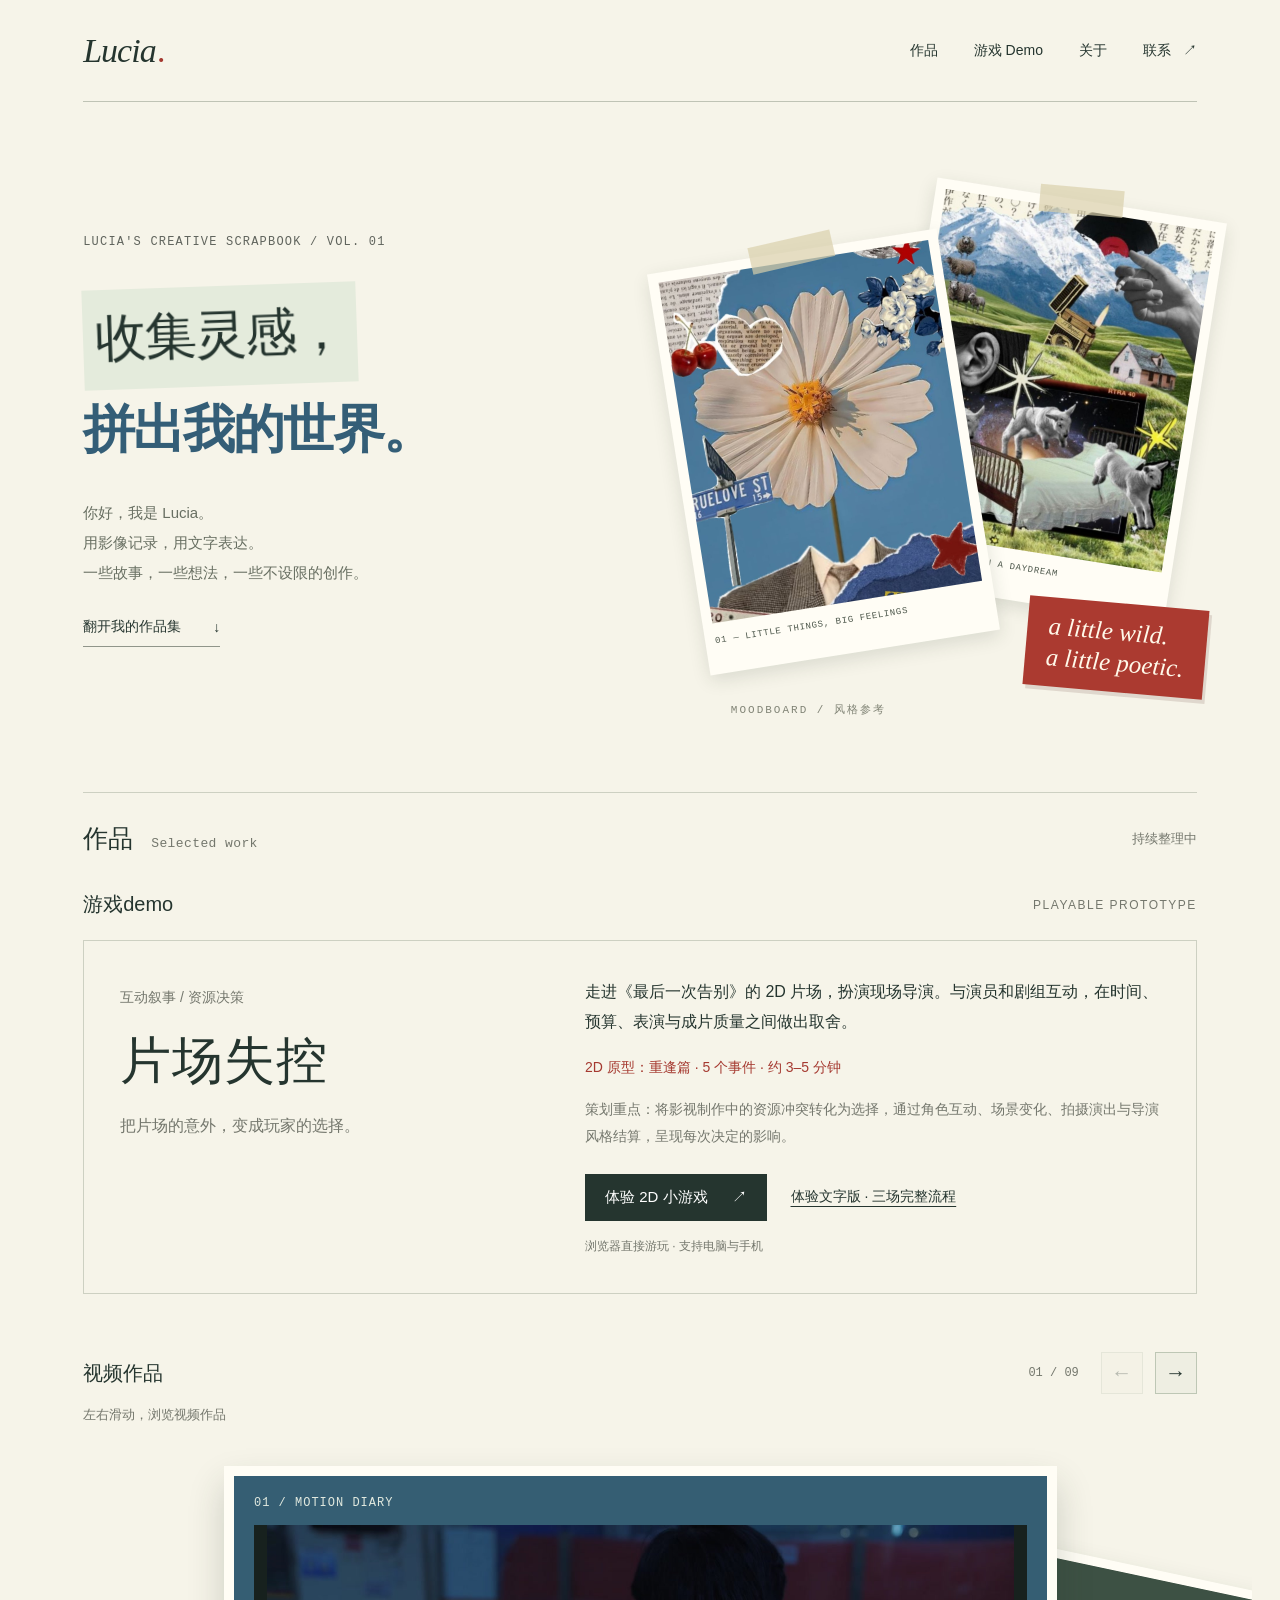
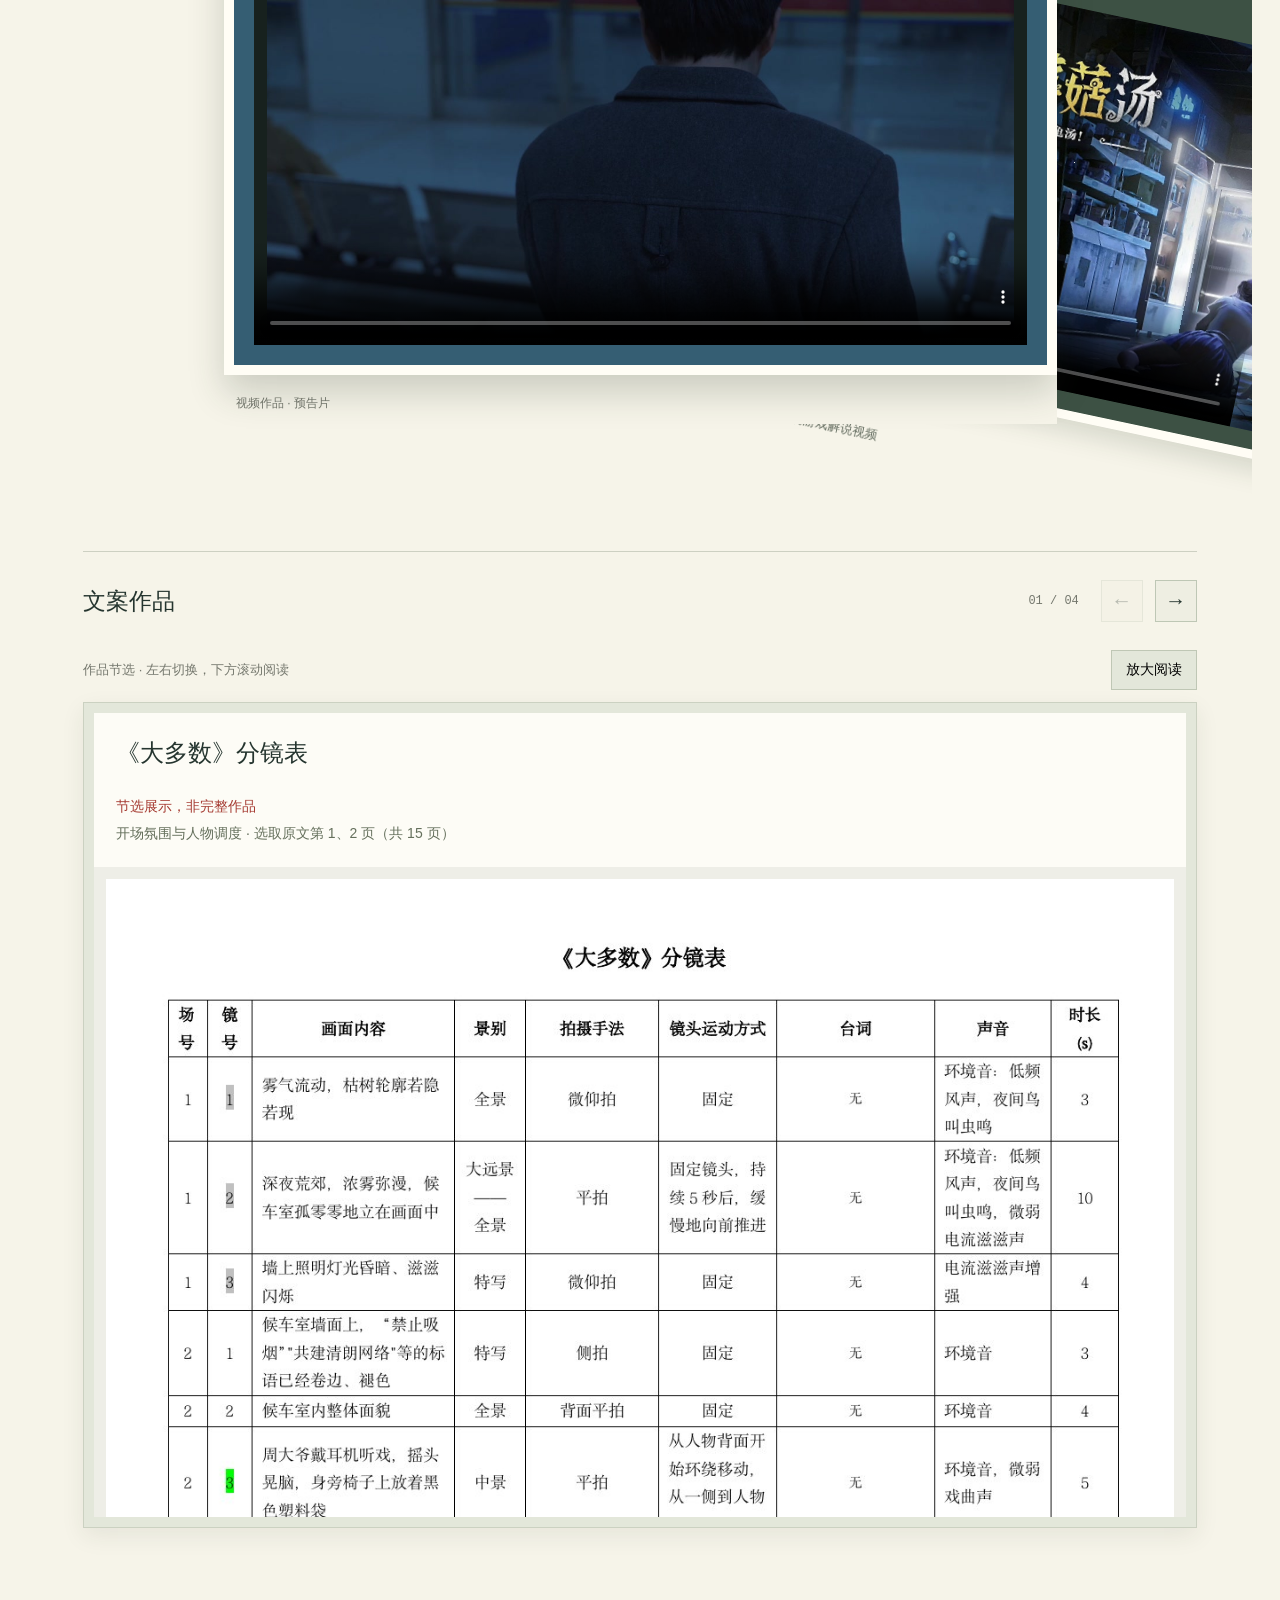
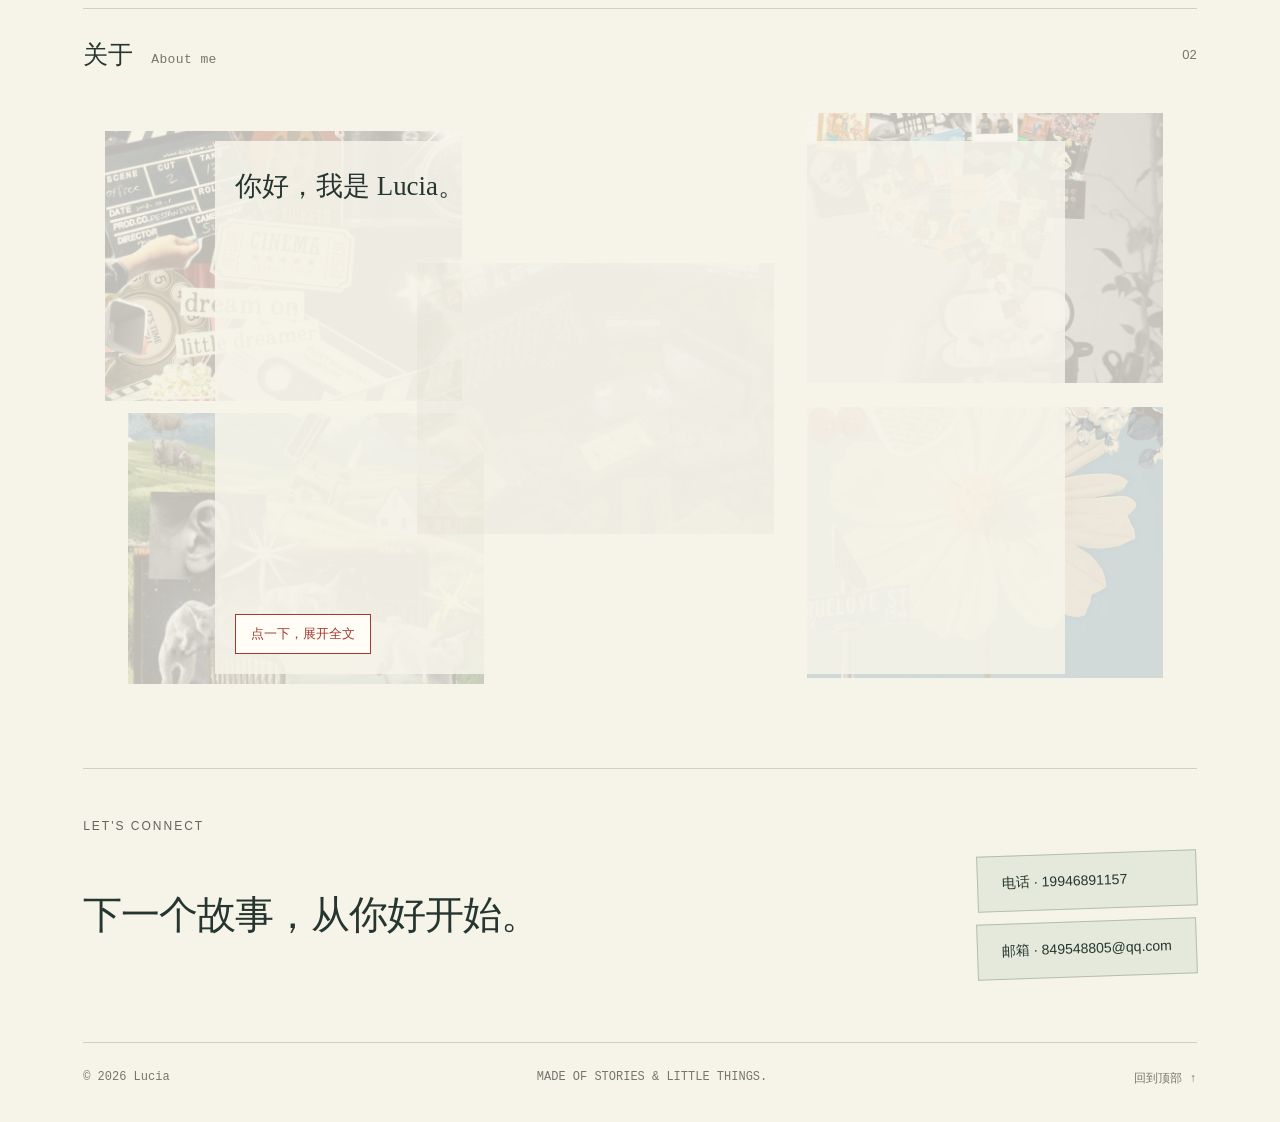
==== commit 66052821: "Rename game section heading to 游戏demo" ====
--- a/index.html
+++ b/index.html
@@ -2,7 +2,7 @@
 <html lang="zh-CN">
 <head><meta charset="UTF-8"><meta name="viewport" content="width=device-width, initial-scale=1"><title>Lucia — 视频与文案</title><meta name="description" content="Lucia 的个人作品集，收集视频、文案与创作中的想法。"><link rel="icon" type="image/svg+xml" href="data:image/svg+xml,%3Csvg xmlns='http://www.w3.org/2000/svg' viewBox='0 0 32 32'%3E%3Crect width='32' height='32' rx='6' fill='%231a1a1a'/%3E%3Cpath d='M10 8v16h13' fill='none' stroke='white' stroke-width='3'/%3E%3C/svg%3E"><link rel="stylesheet" href="style.css?v=contact"></head>
 <body><a class="skip" href="#work">跳到作品</a><div class="page"><header><a class="identity" href="#home" aria-label="回到首页">Lucia<span class="identity-dot">.</span></a><nav aria-label="主导航"><a href="#work">作品</a><a href="#games">游戏 Demo</a><a href="#about">关于</a><a href="#contact">联系 <span aria-hidden="true">↗</span></a></nav></header>
-<main id="home"><section class="hero" aria-labelledby="intro"><div class="hero-copy"><p class="eyebrow">LUCIA'S CREATIVE SCRAPBOOK / VOL. 01</p><h1 id="intro"><span class="title-paper">收集灵感，</span><br><span class="serif">拼出我的世界。</span></h1><p class="hero-description">你好，我是 Lucia。<br>用影像记录，用文字表达。<br>一些故事，一些想法，一些不设限的创作。</p><a class="text-link" href="#work">翻开我的作品集 <span aria-hidden="true">↓</span></a></div><div class="collage-wall"><figure class="collage-photo green-photo"><img src="assets/collage-green.jpeg" alt="视觉参考拼贴：雪山、草地、唱片与超现实剪贴元素"><figcaption>02 — SOMEWHERE IN A DAYDREAM</figcaption></figure><figure class="collage-photo blue-photo"><img src="assets/collage-blue.jpeg" alt="视觉参考拼贴：蓝色背景、花朵、旧报纸与复古汽车"><figcaption>01 — LITTLE THINGS, BIG FEELINGS</figcaption></figure><span class="paper-label">a little wild.<br>a little poetic.</span><span class="reference-note">MOODBOARD / 风格参考</span></div></section><section id="work" class="work" aria-labelledby="work-title"><div class="section-head"><h2 id="work-title">作品<span>Selected work</span></h2><p>持续整理中</p></div><section id="games" class="game-work" aria-labelledby="games-title"><div class="game-work-heading"><h3 id="games-title">游戏策划作品</h3><span>PLAYABLE PROTOTYPE</span></div><article class="filmset-project"><div class="filmset-title"><p class="filmset-kicker">互动叙事 / 资源决策</p><h4>片场失控</h4><p class="filmset-subtitle">把片场的意外，变成玩家的选择。</p></div><div class="filmset-copy"><p>走进《最后一次告别》的 2D 片场，扮演现场导演。与演员和剧组互动，在时间、预算、表演与成片质量之间做出取舍。</p><p class="filmset-details">2D 原型：重逢篇 · 5 个事件 · 约 3–5 分钟</p><p class="filmset-method">策划重点：将影视制作中的资源冲突转化为选择，通过角色互动、场景变化、拍摄演出与导演风格结算，呈现每次决定的影响。</p><div class="filmset-links"><a class="filmset-play" href="games/filmset-chaos-2d/index.html">体验 2D 小游戏 <span aria-hidden="true">↗</span></a><a class="filmset-source" href="games/filmset-chaos/index.html">体验文字版 · 三场完整流程</a></div><p class="filmset-device">浏览器直接游玩 · 支持电脑与手机</p></div></article></section>
+<main id="home"><section class="hero" aria-labelledby="intro"><div class="hero-copy"><p class="eyebrow">LUCIA'S CREATIVE SCRAPBOOK / VOL. 01</p><h1 id="intro"><span class="title-paper">收集灵感，</span><br><span class="serif">拼出我的世界。</span></h1><p class="hero-description">你好，我是 Lucia。<br>用影像记录，用文字表达。<br>一些故事，一些想法，一些不设限的创作。</p><a class="text-link" href="#work">翻开我的作品集 <span aria-hidden="true">↓</span></a></div><div class="collage-wall"><figure class="collage-photo green-photo"><img src="assets/collage-green.jpeg" alt="视觉参考拼贴：雪山、草地、唱片与超现实剪贴元素"><figcaption>02 — SOMEWHERE IN A DAYDREAM</figcaption></figure><figure class="collage-photo blue-photo"><img src="assets/collage-blue.jpeg" alt="视觉参考拼贴：蓝色背景、花朵、旧报纸与复古汽车"><figcaption>01 — LITTLE THINGS, BIG FEELINGS</figcaption></figure><span class="paper-label">a little wild.<br>a little poetic.</span><span class="reference-note">MOODBOARD / 风格参考</span></div></section><section id="work" class="work" aria-labelledby="work-title"><div class="section-head"><h2 id="work-title">作品<span>Selected work</span></h2><p>持续整理中</p></div><section id="games" class="game-work" aria-labelledby="games-title"><div class="game-work-heading"><h3 id="games-title">游戏demo</h3><span>PLAYABLE PROTOTYPE</span></div><article class="filmset-project"><div class="filmset-title"><p class="filmset-kicker">互动叙事 / 资源决策</p><h4>片场失控</h4><p class="filmset-subtitle">把片场的意外，变成玩家的选择。</p></div><div class="filmset-copy"><p>走进《最后一次告别》的 2D 片场，扮演现场导演。与演员和剧组互动，在时间、预算、表演与成片质量之间做出取舍。</p><p class="filmset-details">2D 原型：重逢篇 · 5 个事件 · 约 3–5 分钟</p><p class="filmset-method">策划重点：将影视制作中的资源冲突转化为选择，通过角色互动、场景变化、拍摄演出与导演风格结算，呈现每次决定的影响。</p><div class="filmset-links"><a class="filmset-play" href="games/filmset-chaos-2d/index.html">体验 2D 小游戏 <span aria-hidden="true">↗</span></a><a class="filmset-source" href="games/filmset-chaos/index.html">体验文字版 · 三场完整流程</a></div><p class="filmset-device">浏览器直接游玩 · 支持电脑与手机</p></div></article></section>
 <div class="video-section-head"><h3>视频作品</h3><div class="video-navigation"><span id="video-position" aria-live="polite">01 / 09</span><button type="button" id="video-prev" aria-label="上一个视频" aria-controls="video-track">←</button><button type="button" id="video-next" aria-label="下一个视频" aria-controls="video-track">→</button></div></div><p class="swipe-hint">左右滑动，浏览视频作品</p><div class="video-track" id="video-track" tabindex="0" role="region" aria-label="视频作品，左右滑动或使用方向键浏览"><article class="project"><div class="fan-card"><div class="project-space video-space actual-video"><span class="project-no">01 / MOTION DIARY</span><video controls playsinline preload="none" poster="assets/majority-poster.jpg" aria-label="视频作品 1"><source src="assets/majority-trailer.mp4" type="video/mp4">你的浏览器不支持视频播放，可<a href="assets/majority-trailer.mp4">打开视频</a>观看。</video></div><div class="project-caption"><span>视频作品 · 预告片</span></div></div></article><article class="project"><div class="fan-card"><div class="project-space video-space actual-video"><span class="project-no">02 / GAME CREATOR EDIT</span><video controls playsinline preload="none" poster="assets/turtle-mushroom-poster.jpg" aria-label="视频作品 2"><source src="assets/turtle-mushroom.mp4" type="video/mp4">你的浏览器不支持视频播放，可<a href="assets/turtle-mushroom.mp4">打开视频</a>观看。</video></div><div class="project-caption"><span>视频剪辑</span></div><p class="project-description">游戏博主的游戏解说视频</p></div></article><article class="project"><div class="fan-card"><div class="project-space video-space actual-video"><span class="project-no">03 / GAME CREATOR EDIT</span><video controls playsinline preload="none" poster="assets/zzz-poster.jpg" aria-label="视频作品 3"><source src="assets/zzz.mp4" type="video/mp4">你的浏览器不支持视频播放，可<a href="assets/zzz.mp4">打开视频</a>观看。</video></div><div class="project-caption"><span>视频剪辑</span></div><p class="project-description">游戏博主的游戏解说视频</p></div></article><article class="project director-project"><div class="fan-card"><div class="project-space video-space actual-video"><span class="project-no">04 / DIRECTOR'S CUT</span><video controls playsinline preload="none" poster="assets/ktv-poster.jpg" aria-label="视频作品 4"><source src="assets/ktv.mp4" type="video/mp4">你的浏览器不支持视频播放，可<a href="assets/ktv.mp4">打开视频</a>观看。</video></div><div class="project-caption"><span>编导作品</span></div><p class="project-description">担任编导的视频作品</p></div></article><article class="project director-project"><div class="fan-card"><div class="project-space video-space actual-video"><span class="project-no">05 / DIRECTOR'S CUT</span><video controls playsinline preload="none" poster="assets/social-app-poster.jpg" aria-label="视频作品 5"><source src="assets/social-app.mp4" type="video/mp4">你的浏览器不支持视频播放，可<a href="assets/social-app.mp4">打开视频</a>观看。</video></div><div class="project-caption"><span>编导作品</span></div><p class="project-description">担任编导的视频作品</p></div></article><article class="project director-project"><div class="fan-card"><div class="project-space video-space actual-video"><span class="project-no">06 / DIRECTOR'S CUT</span><video controls playsinline preload="none" poster="assets/lottery-poster.jpg" aria-label="视频作品 6"><source src="assets/lottery.mp4" type="video/mp4">你的浏览器不支持视频播放，可<a href="assets/lottery.mp4">打开视频</a>观看。</video></div><div class="project-caption"><span>编导作品</span></div><p class="project-description">担任编导的视频作品</p></div></article><article class="project director-project"><div class="fan-card"><div class="project-space video-space actual-video"><span class="project-no">07 / DIRECTOR'S CUT</span><video controls playsinline preload="none" poster="assets/fluorescent-mask-poster.jpg" aria-label="视频作品 7"><source src="assets/fluorescent-mask.mp4" type="video/mp4">你的浏览器不支持视频播放，可<a href="assets/fluorescent-mask.mp4">打开视频</a>观看。</video></div><div class="project-caption"><span>编导作品</span></div><p class="project-description">担任编导的视频作品</p></div></article><article class="project"><div class="fan-card"><div class="project-space video-space actual-video"><span class="project-no">08 / VIDEO</span><video controls playsinline preload="none" poster="assets/csy-27-poster.jpg" aria-label="视频作品 8"><source src="assets/csy-27.mp4" type="video/mp4">你的浏览器不支持视频播放，可<a href="assets/csy-27.mp4">打开视频</a>观看。</video></div><div class="project-caption"><span>视频作品</span></div></div></article><article class="project"><div class="fan-card"><div class="project-space video-space actual-video"><span class="project-no">09 / VIDEO</span><video controls playsinline preload="none" poster="assets/csy-40-poster.jpg" aria-label="视频作品 9"><source src="assets/csy-40.mp4" type="video/mp4">你的浏览器不支持视频播放，可<a href="assets/csy-40.mp4">打开视频</a>观看。</video></div><div class="project-caption"><span>视频作品</span></div></div></article></div><section class="writing-reader-section" id="writing" aria-label="文案作品"><div class="writing-section-head"><h3>文案作品</h3><div class="video-navigation"><span id="writing-position" aria-live="polite">01 / 04</span><button id="writing-prev" type="button" aria-label="上一篇文案">←</button><button id="writing-next" type="button" aria-label="下一篇文案">→</button></div></div><div class="reader-toolbar"><p class="swipe-hint">作品节选 · 左右切换，下方滚动阅读</p><button type="button" id="reading-zoom" aria-pressed="false">放大阅读</button></div><div class="writing-reader" id="writing-reader"><article class="reading-panel" ><h4>《大多数》分镜表</h4><p class="excerpt-note"><strong>节选展示，非完整作品</strong><br>开场氛围与人物调度 · 选取原文第 1、2 页（共 15 页）</p><div class="reading-scroll" tabindex="0" aria-label="《大多数》分镜表节选"><figure class="document-page"><img src="assets/documents/excerpts/storyboard-1.jpg" alt="《大多数》分镜表节选，原文第 1 页" loading="lazy"><figcaption>节选 · 原文第 1 页 / 共 15 页</figcaption></figure><figure class="document-page"><img src="assets/documents/excerpts/storyboard-2.jpg" alt="《大多数》分镜表节选，原文第 2 页" loading="lazy"><figcaption>节选 · 原文第 2 页 / 共 15 页</figcaption></figure></div></article><article class="reading-panel" hidden><h4>《大多数》剧本</h4><p class="excerpt-note"><strong>节选展示，非完整作品</strong><br>冲突建立与人物对白 · 选取原文第 4、5 页（共 14 页）</p><div class="reading-scroll" tabindex="0" aria-label="《大多数》剧本节选"><figure class="document-page"><img src="assets/documents/excerpts/screenplay-4.jpg" alt="《大多数》剧本节选，原文第 4 页" loading="lazy"><figcaption>节选 · 原文第 4 页 / 共 14 页</figcaption></figure><figure class="document-page"><img src="assets/documents/excerpts/screenplay-5.jpg" alt="《大多数》剧本节选，原文第 5 页" loading="lazy"><figcaption>节选 · 原文第 5 页 / 共 14 页</figcaption></figure></div></article><article class="reading-panel" hidden><h4>《长生引》第一集剧本及视频提示词</h4><p class="excerpt-note"><strong>节选展示，非完整作品</strong><br>开场剧本与视频提示词示例 · 选取原文第 1、2、9 页（共 37 页）</p><div class="reading-scroll" tabindex="0" aria-label="《长生引》第一集剧本及视频提示词节选"><figure class="document-page"><img src="assets/documents/excerpts/episode-1.jpg" alt="《长生引》第一集剧本及视频提示词节选，原文第 1 页" loading="lazy"><figcaption>节选 · 原文第 1 页 / 共 37 页</figcaption></figure><figure class="document-page"><img src="assets/documents/excerpts/episode-2.jpg" alt="《长生引》第一集剧本及视频提示词节选，原文第 2 页" loading="lazy"><figcaption>节选 · 原文第 2 页 / 共 37 页</figcaption></figure><figure class="document-page"><img src="assets/documents/excerpts/episode-9.jpg" alt="《长生引》第一集剧本及视频提示词节选，原文第 9 页" loading="lazy"><figcaption>节选 · 原文第 9 页 / 共 37 页</figcaption></figure></div></article><article class="reading-panel" hidden><h4>《长生引》世界观及主要人物</h4><p class="excerpt-note"><strong>节选展示，非完整作品</strong><br>世界观架构与主要人物设定 · 选取原文第 1、3 页（共 4 页）</p><div class="reading-scroll" tabindex="0" aria-label="《长生引》世界观及主要人物节选"><figure class="document-page"><img src="assets/documents/excerpts/world-1.jpg" alt="《长生引》世界观及主要人物节选，原文第 1 页" loading="lazy"><figcaption>节选 · 原文第 1 页 / 共 4 页</figcaption></figure><figure class="document-page"><img src="assets/documents/excerpts/world-3.jpg" alt="《长生引》世界观及主要人物节选，原文第 3 页" loading="lazy"><figcaption>节选 · 原文第 3 页 / 共 4 页</figcaption></figure></div></article></div></section></section>
 <section id="about" class="about" aria-labelledby="about-title"><div class="section-head"><h2 id="about-title">关于<span>About me</span></h2><span class="section-number">02</span></div><div class="about-narrative"><div class="about-background" aria-hidden="true"><img src="assets/intro-film.jpeg" alt=""><img src="assets/intro-music.jpeg" alt=""><img src="assets/intro-games.jpeg" alt=""><img src="assets/collage-green.jpeg" alt=""><img src="assets/collage-blue.jpeg" alt=""></div><div class="about-text"><p class="opening-line">你好，我是 Lucia。</p><p class="opening-line">我对很多东西都保持着兴趣：电影、音乐、游戏、故事、人物，以及那些很难被准确说清楚，却会让人突然产生共鸣的瞬间。</p><p class="opening-line">我始终相信，好的内容不一定需要宏大的表达。一个真实的人物、一点细微的情绪、一次恰到好处的互动，都可能让人记住很久。</p><p class="opening-line">希望这里不只是一个作品的陈列柜，也能慢慢成为属于我的一小块创作空间。</p><button class="reveal-all" type="button">点一下，展开全文</button></div></div></section>
 <section id="contact" class="contact" aria-labelledby="contact-title"><p class="eyebrow">LET'S CONNECT</p><div class="contact-row"><h2 id="contact-title">下一个故事，从你好开始。</h2><div class="contact-details"><a href="tel:19946891157" class="contact-button">电话 · 19946891157</a><a href="mailto:849548805@qq.com" class="contact-button">邮箱 · 849548805@qq.com</a></div></div></section></main><footer><p>© <span id="year">2026</span> Lucia</p><span>MADE OF STORIES & LITTLE THINGS.</span><a href="#home">回到顶部 ↑</a></footer></div><script>document.getElementById('year').textContent = new Date().getFullYear();
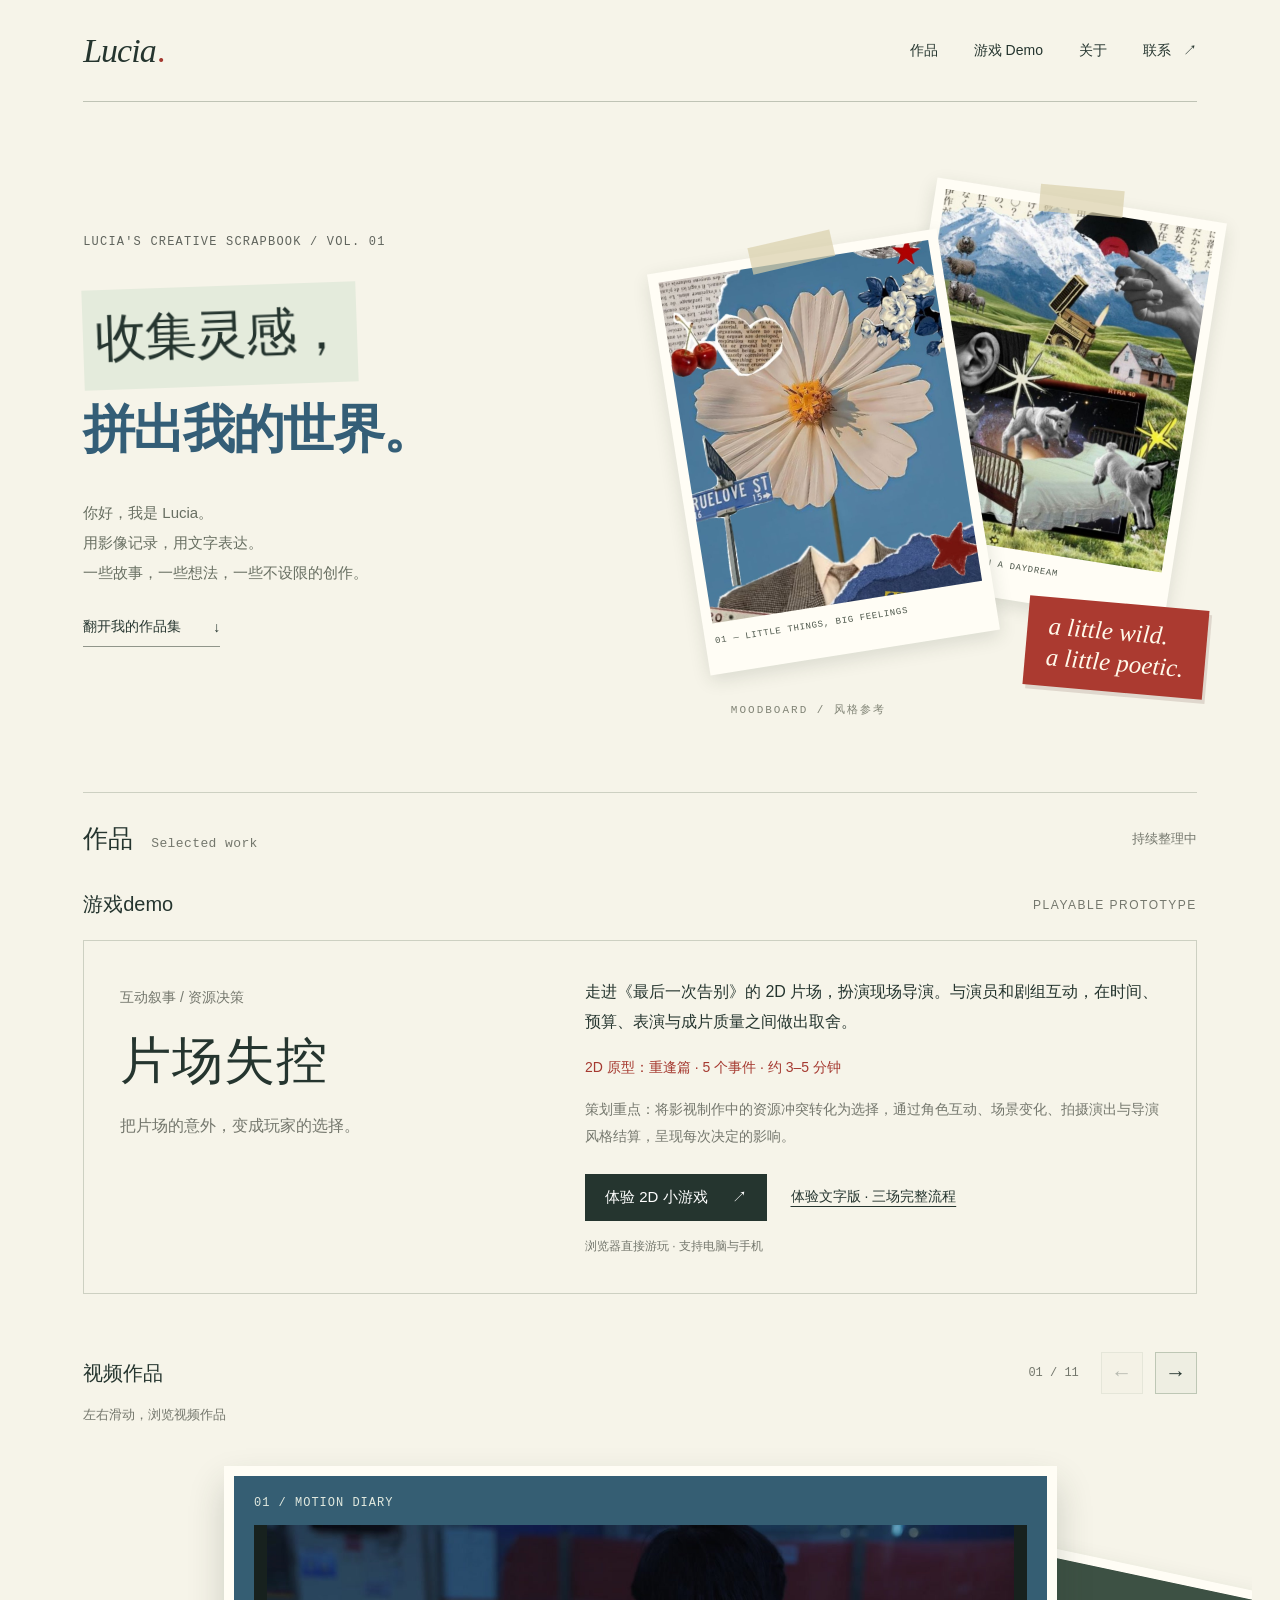
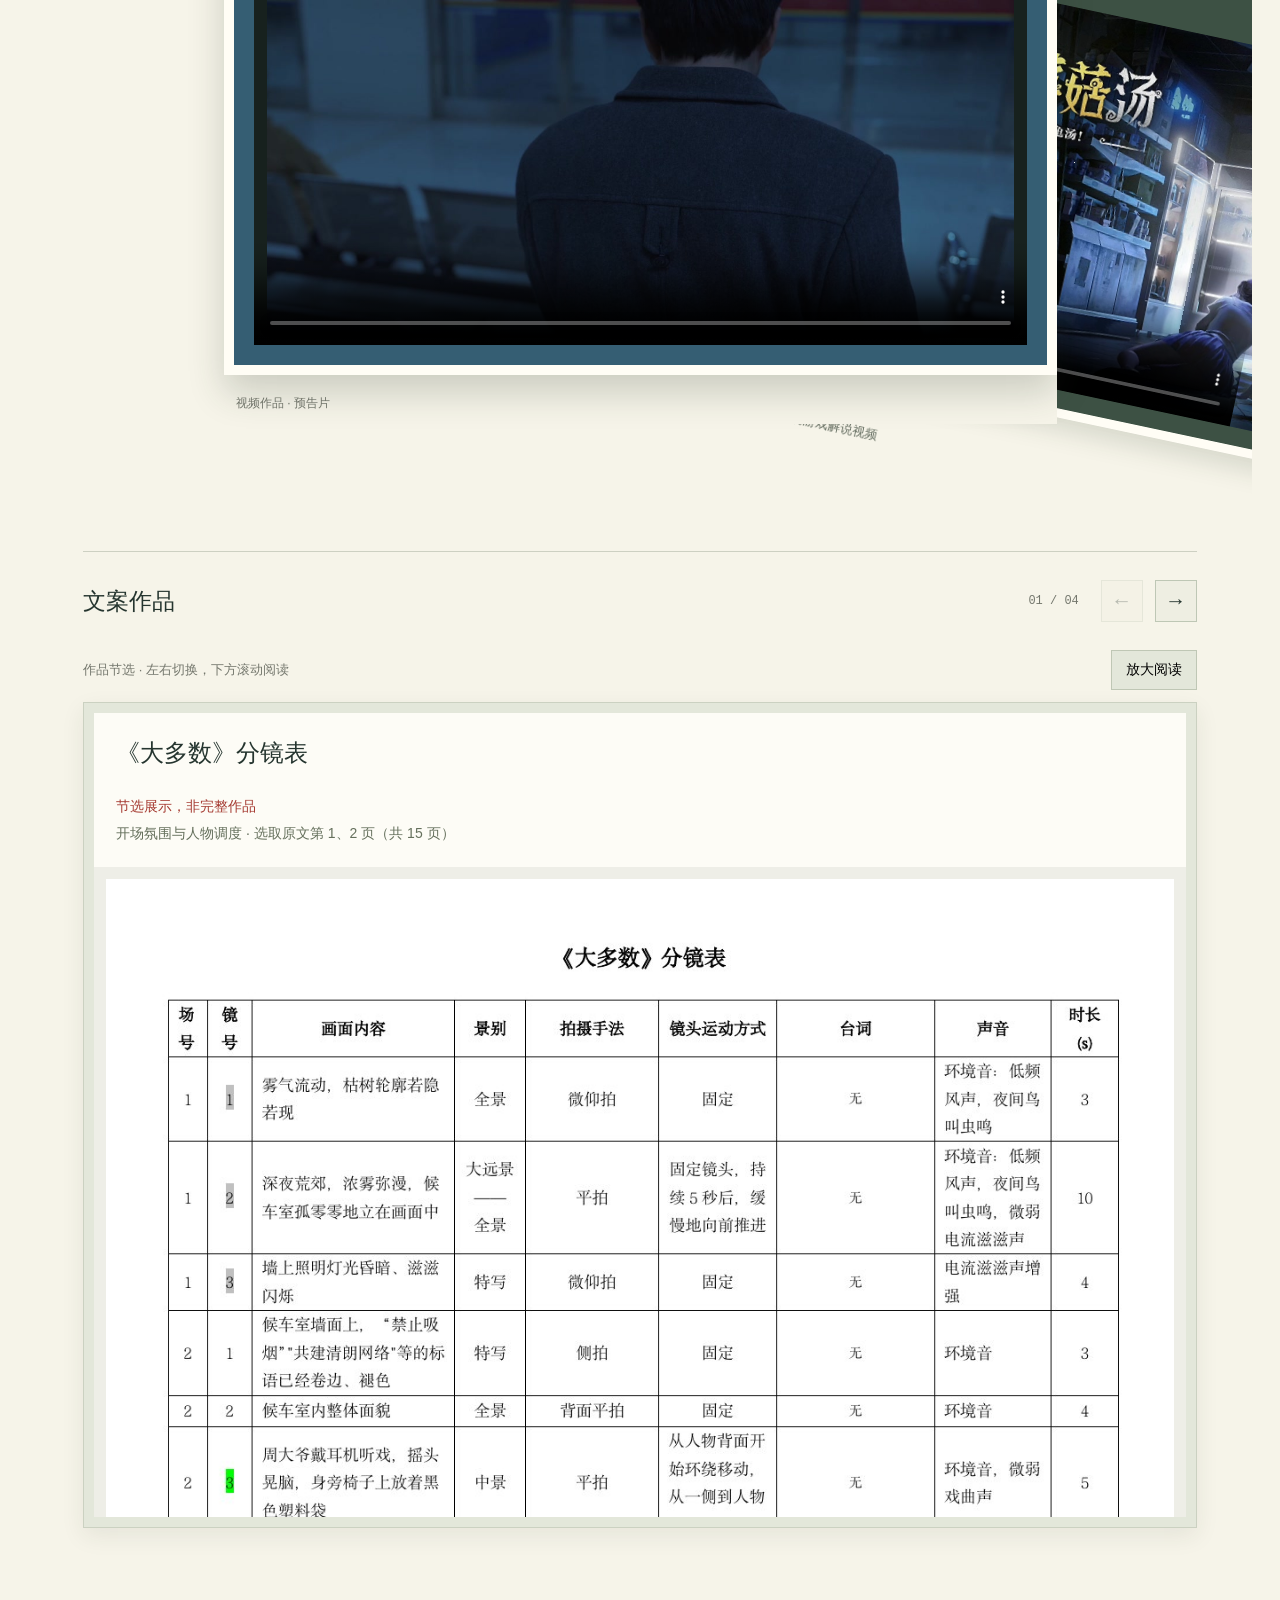
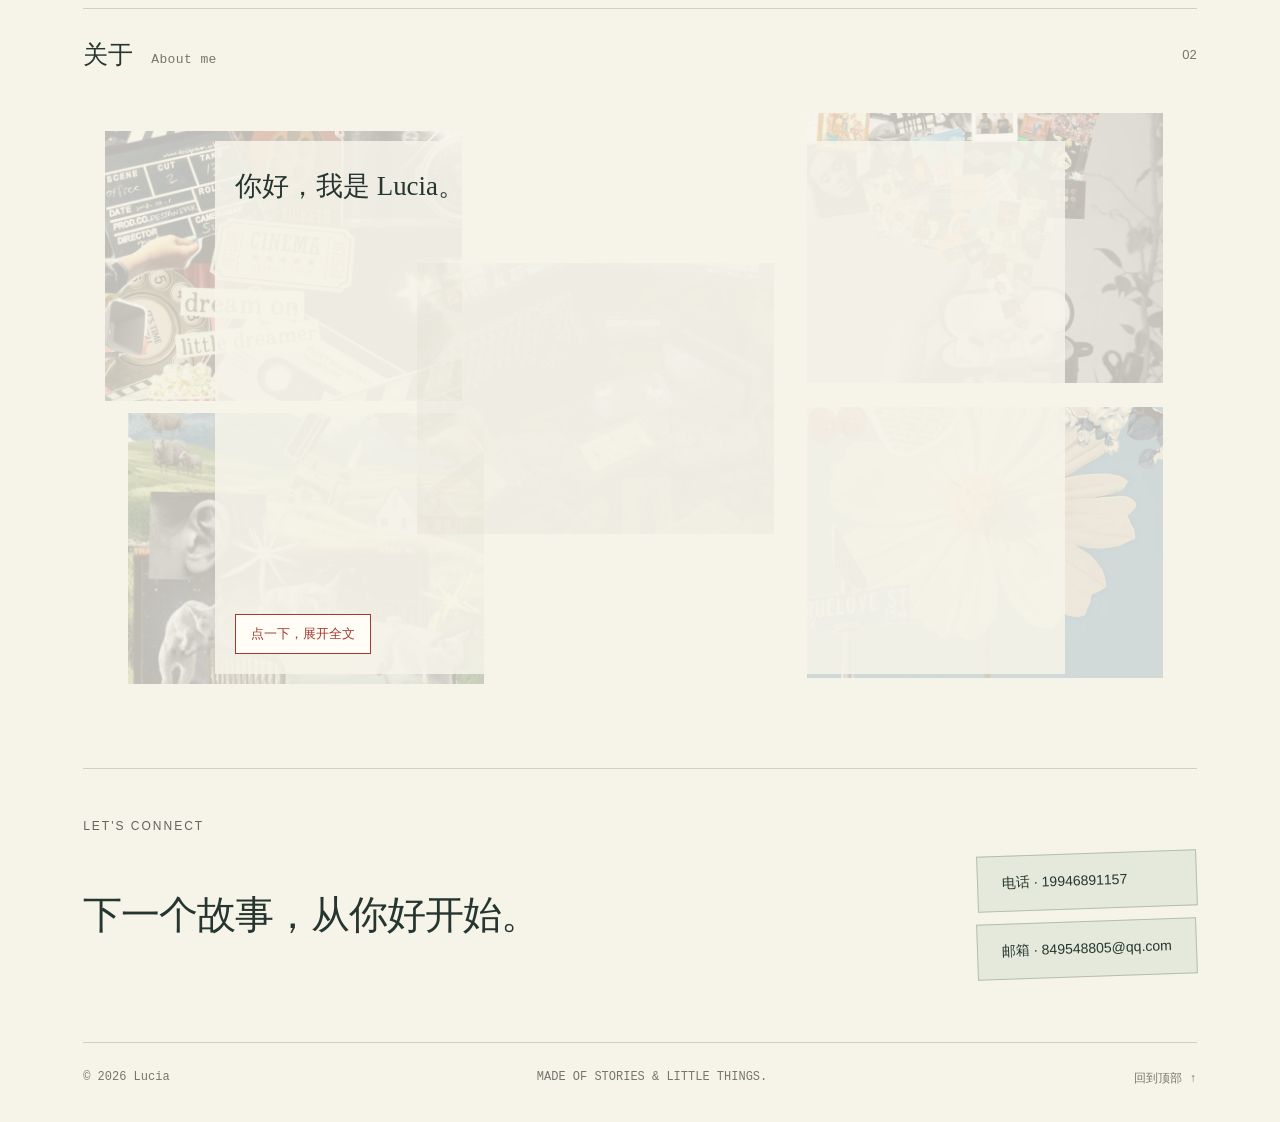
==== commit e98237ca: "Add two Zhenying Caimeng videos to portfolio" ====
--- a/index.html
+++ b/index.html
@@ -3,7 +3,7 @@
 <head><meta charset="UTF-8"><meta name="viewport" content="width=device-width, initial-scale=1"><title>Lucia — 视频与文案</title><meta name="description" content="Lucia 的个人作品集，收集视频、文案与创作中的想法。"><link rel="icon" type="image/svg+xml" href="data:image/svg+xml,%3Csvg xmlns='http://www.w3.org/2000/svg' viewBox='0 0 32 32'%3E%3Crect width='32' height='32' rx='6' fill='%231a1a1a'/%3E%3Cpath d='M10 8v16h13' fill='none' stroke='white' stroke-width='3'/%3E%3C/svg%3E"><link rel="stylesheet" href="style.css?v=contact"></head>
 <body><a class="skip" href="#work">跳到作品</a><div class="page"><header><a class="identity" href="#home" aria-label="回到首页">Lucia<span class="identity-dot">.</span></a><nav aria-label="主导航"><a href="#work">作品</a><a href="#games">游戏 Demo</a><a href="#about">关于</a><a href="#contact">联系 <span aria-hidden="true">↗</span></a></nav></header>
 <main id="home"><section class="hero" aria-labelledby="intro"><div class="hero-copy"><p class="eyebrow">LUCIA'S CREATIVE SCRAPBOOK / VOL. 01</p><h1 id="intro"><span class="title-paper">收集灵感，</span><br><span class="serif">拼出我的世界。</span></h1><p class="hero-description">你好，我是 Lucia。<br>用影像记录，用文字表达。<br>一些故事，一些想法，一些不设限的创作。</p><a class="text-link" href="#work">翻开我的作品集 <span aria-hidden="true">↓</span></a></div><div class="collage-wall"><figure class="collage-photo green-photo"><img src="assets/collage-green.jpeg" alt="视觉参考拼贴：雪山、草地、唱片与超现实剪贴元素"><figcaption>02 — SOMEWHERE IN A DAYDREAM</figcaption></figure><figure class="collage-photo blue-photo"><img src="assets/collage-blue.jpeg" alt="视觉参考拼贴：蓝色背景、花朵、旧报纸与复古汽车"><figcaption>01 — LITTLE THINGS, BIG FEELINGS</figcaption></figure><span class="paper-label">a little wild.<br>a little poetic.</span><span class="reference-note">MOODBOARD / 风格参考</span></div></section><section id="work" class="work" aria-labelledby="work-title"><div class="section-head"><h2 id="work-title">作品<span>Selected work</span></h2><p>持续整理中</p></div><section id="games" class="game-work" aria-labelledby="games-title"><div class="game-work-heading"><h3 id="games-title">游戏demo</h3><span>PLAYABLE PROTOTYPE</span></div><article class="filmset-project"><div class="filmset-title"><p class="filmset-kicker">互动叙事 / 资源决策</p><h4>片场失控</h4><p class="filmset-subtitle">把片场的意外，变成玩家的选择。</p></div><div class="filmset-copy"><p>走进《最后一次告别》的 2D 片场，扮演现场导演。与演员和剧组互动，在时间、预算、表演与成片质量之间做出取舍。</p><p class="filmset-details">2D 原型：重逢篇 · 5 个事件 · 约 3–5 分钟</p><p class="filmset-method">策划重点：将影视制作中的资源冲突转化为选择，通过角色互动、场景变化、拍摄演出与导演风格结算，呈现每次决定的影响。</p><div class="filmset-links"><a class="filmset-play" href="games/filmset-chaos-2d/index.html">体验 2D 小游戏 <span aria-hidden="true">↗</span></a><a class="filmset-source" href="games/filmset-chaos/index.html">体验文字版 · 三场完整流程</a></div><p class="filmset-device">浏览器直接游玩 · 支持电脑与手机</p></div></article></section>
-<div class="video-section-head"><h3>视频作品</h3><div class="video-navigation"><span id="video-position" aria-live="polite">01 / 09</span><button type="button" id="video-prev" aria-label="上一个视频" aria-controls="video-track">←</button><button type="button" id="video-next" aria-label="下一个视频" aria-controls="video-track">→</button></div></div><p class="swipe-hint">左右滑动，浏览视频作品</p><div class="video-track" id="video-track" tabindex="0" role="region" aria-label="视频作品，左右滑动或使用方向键浏览"><article class="project"><div class="fan-card"><div class="project-space video-space actual-video"><span class="project-no">01 / MOTION DIARY</span><video controls playsinline preload="none" poster="assets/majority-poster.jpg" aria-label="视频作品 1"><source src="assets/majority-trailer.mp4" type="video/mp4">你的浏览器不支持视频播放，可<a href="assets/majority-trailer.mp4">打开视频</a>观看。</video></div><div class="project-caption"><span>视频作品 · 预告片</span></div></div></article><article class="project"><div class="fan-card"><div class="project-space video-space actual-video"><span class="project-no">02 / GAME CREATOR EDIT</span><video controls playsinline preload="none" poster="assets/turtle-mushroom-poster.jpg" aria-label="视频作品 2"><source src="assets/turtle-mushroom.mp4" type="video/mp4">你的浏览器不支持视频播放，可<a href="assets/turtle-mushroom.mp4">打开视频</a>观看。</video></div><div class="project-caption"><span>视频剪辑</span></div><p class="project-description">游戏博主的游戏解说视频</p></div></article><article class="project"><div class="fan-card"><div class="project-space video-space actual-video"><span class="project-no">03 / GAME CREATOR EDIT</span><video controls playsinline preload="none" poster="assets/zzz-poster.jpg" aria-label="视频作品 3"><source src="assets/zzz.mp4" type="video/mp4">你的浏览器不支持视频播放，可<a href="assets/zzz.mp4">打开视频</a>观看。</video></div><div class="project-caption"><span>视频剪辑</span></div><p class="project-description">游戏博主的游戏解说视频</p></div></article><article class="project director-project"><div class="fan-card"><div class="project-space video-space actual-video"><span class="project-no">04 / DIRECTOR'S CUT</span><video controls playsinline preload="none" poster="assets/ktv-poster.jpg" aria-label="视频作品 4"><source src="assets/ktv.mp4" type="video/mp4">你的浏览器不支持视频播放，可<a href="assets/ktv.mp4">打开视频</a>观看。</video></div><div class="project-caption"><span>编导作品</span></div><p class="project-description">担任编导的视频作品</p></div></article><article class="project director-project"><div class="fan-card"><div class="project-space video-space actual-video"><span class="project-no">05 / DIRECTOR'S CUT</span><video controls playsinline preload="none" poster="assets/social-app-poster.jpg" aria-label="视频作品 5"><source src="assets/social-app.mp4" type="video/mp4">你的浏览器不支持视频播放，可<a href="assets/social-app.mp4">打开视频</a>观看。</video></div><div class="project-caption"><span>编导作品</span></div><p class="project-description">担任编导的视频作品</p></div></article><article class="project director-project"><div class="fan-card"><div class="project-space video-space actual-video"><span class="project-no">06 / DIRECTOR'S CUT</span><video controls playsinline preload="none" poster="assets/lottery-poster.jpg" aria-label="视频作品 6"><source src="assets/lottery.mp4" type="video/mp4">你的浏览器不支持视频播放，可<a href="assets/lottery.mp4">打开视频</a>观看。</video></div><div class="project-caption"><span>编导作品</span></div><p class="project-description">担任编导的视频作品</p></div></article><article class="project director-project"><div class="fan-card"><div class="project-space video-space actual-video"><span class="project-no">07 / DIRECTOR'S CUT</span><video controls playsinline preload="none" poster="assets/fluorescent-mask-poster.jpg" aria-label="视频作品 7"><source src="assets/fluorescent-mask.mp4" type="video/mp4">你的浏览器不支持视频播放，可<a href="assets/fluorescent-mask.mp4">打开视频</a>观看。</video></div><div class="project-caption"><span>编导作品</span></div><p class="project-description">担任编导的视频作品</p></div></article><article class="project"><div class="fan-card"><div class="project-space video-space actual-video"><span class="project-no">08 / VIDEO</span><video controls playsinline preload="none" poster="assets/csy-27-poster.jpg" aria-label="视频作品 8"><source src="assets/csy-27.mp4" type="video/mp4">你的浏览器不支持视频播放，可<a href="assets/csy-27.mp4">打开视频</a>观看。</video></div><div class="project-caption"><span>视频作品</span></div></div></article><article class="project"><div class="fan-card"><div class="project-space video-space actual-video"><span class="project-no">09 / VIDEO</span><video controls playsinline preload="none" poster="assets/csy-40-poster.jpg" aria-label="视频作品 9"><source src="assets/csy-40.mp4" type="video/mp4">你的浏览器不支持视频播放，可<a href="assets/csy-40.mp4">打开视频</a>观看。</video></div><div class="project-caption"><span>视频作品</span></div></div></article></div><section class="writing-reader-section" id="writing" aria-label="文案作品"><div class="writing-section-head"><h3>文案作品</h3><div class="video-navigation"><span id="writing-position" aria-live="polite">01 / 04</span><button id="writing-prev" type="button" aria-label="上一篇文案">←</button><button id="writing-next" type="button" aria-label="下一篇文案">→</button></div></div><div class="reader-toolbar"><p class="swipe-hint">作品节选 · 左右切换，下方滚动阅读</p><button type="button" id="reading-zoom" aria-pressed="false">放大阅读</button></div><div class="writing-reader" id="writing-reader"><article class="reading-panel" ><h4>《大多数》分镜表</h4><p class="excerpt-note"><strong>节选展示，非完整作品</strong><br>开场氛围与人物调度 · 选取原文第 1、2 页（共 15 页）</p><div class="reading-scroll" tabindex="0" aria-label="《大多数》分镜表节选"><figure class="document-page"><img src="assets/documents/excerpts/storyboard-1.jpg" alt="《大多数》分镜表节选，原文第 1 页" loading="lazy"><figcaption>节选 · 原文第 1 页 / 共 15 页</figcaption></figure><figure class="document-page"><img src="assets/documents/excerpts/storyboard-2.jpg" alt="《大多数》分镜表节选，原文第 2 页" loading="lazy"><figcaption>节选 · 原文第 2 页 / 共 15 页</figcaption></figure></div></article><article class="reading-panel" hidden><h4>《大多数》剧本</h4><p class="excerpt-note"><strong>节选展示，非完整作品</strong><br>冲突建立与人物对白 · 选取原文第 4、5 页（共 14 页）</p><div class="reading-scroll" tabindex="0" aria-label="《大多数》剧本节选"><figure class="document-page"><img src="assets/documents/excerpts/screenplay-4.jpg" alt="《大多数》剧本节选，原文第 4 页" loading="lazy"><figcaption>节选 · 原文第 4 页 / 共 14 页</figcaption></figure><figure class="document-page"><img src="assets/documents/excerpts/screenplay-5.jpg" alt="《大多数》剧本节选，原文第 5 页" loading="lazy"><figcaption>节选 · 原文第 5 页 / 共 14 页</figcaption></figure></div></article><article class="reading-panel" hidden><h4>《长生引》第一集剧本及视频提示词</h4><p class="excerpt-note"><strong>节选展示，非完整作品</strong><br>开场剧本与视频提示词示例 · 选取原文第 1、2、9 页（共 37 页）</p><div class="reading-scroll" tabindex="0" aria-label="《长生引》第一集剧本及视频提示词节选"><figure class="document-page"><img src="assets/documents/excerpts/episode-1.jpg" alt="《长生引》第一集剧本及视频提示词节选，原文第 1 页" loading="lazy"><figcaption>节选 · 原文第 1 页 / 共 37 页</figcaption></figure><figure class="document-page"><img src="assets/documents/excerpts/episode-2.jpg" alt="《长生引》第一集剧本及视频提示词节选，原文第 2 页" loading="lazy"><figcaption>节选 · 原文第 2 页 / 共 37 页</figcaption></figure><figure class="document-page"><img src="assets/documents/excerpts/episode-9.jpg" alt="《长生引》第一集剧本及视频提示词节选，原文第 9 页" loading="lazy"><figcaption>节选 · 原文第 9 页 / 共 37 页</figcaption></figure></div></article><article class="reading-panel" hidden><h4>《长生引》世界观及主要人物</h4><p class="excerpt-note"><strong>节选展示，非完整作品</strong><br>世界观架构与主要人物设定 · 选取原文第 1、3 页（共 4 页）</p><div class="reading-scroll" tabindex="0" aria-label="《长生引》世界观及主要人物节选"><figure class="document-page"><img src="assets/documents/excerpts/world-1.jpg" alt="《长生引》世界观及主要人物节选，原文第 1 页" loading="lazy"><figcaption>节选 · 原文第 1 页 / 共 4 页</figcaption></figure><figure class="document-page"><img src="assets/documents/excerpts/world-3.jpg" alt="《长生引》世界观及主要人物节选，原文第 3 页" loading="lazy"><figcaption>节选 · 原文第 3 页 / 共 4 页</figcaption></figure></div></article></div></section></section>
+<div class="video-section-head"><h3>视频作品</h3><div class="video-navigation"><span id="video-position" aria-live="polite">01 / 11</span><button type="button" id="video-prev" aria-label="上一个视频" aria-controls="video-track">←</button><button type="button" id="video-next" aria-label="下一个视频" aria-controls="video-track">→</button></div></div><p class="swipe-hint">左右滑动，浏览视频作品</p><div class="video-track" id="video-track" tabindex="0" role="region" aria-label="视频作品，左右滑动或使用方向键浏览"><article class="project"><div class="fan-card"><div class="project-space video-space actual-video"><span class="project-no">01 / MOTION DIARY</span><video controls playsinline preload="none" poster="assets/majority-poster.jpg" aria-label="视频作品 1"><source src="assets/majority-trailer.mp4" type="video/mp4">你的浏览器不支持视频播放，可<a href="assets/majority-trailer.mp4">打开视频</a>观看。</video></div><div class="project-caption"><span>视频作品 · 预告片</span></div></div></article><article class="project"><div class="fan-card"><div class="project-space video-space actual-video"><span class="project-no">02 / GAME CREATOR EDIT</span><video controls playsinline preload="none" poster="assets/turtle-mushroom-poster.jpg" aria-label="视频作品 2"><source src="assets/turtle-mushroom.mp4" type="video/mp4">你的浏览器不支持视频播放，可<a href="assets/turtle-mushroom.mp4">打开视频</a>观看。</video></div><div class="project-caption"><span>视频剪辑</span></div><p class="project-description">游戏博主的游戏解说视频</p></div></article><article class="project"><div class="fan-card"><div class="project-space video-space actual-video"><span class="project-no">03 / GAME CREATOR EDIT</span><video controls playsinline preload="none" poster="assets/zzz-poster.jpg" aria-label="视频作品 3"><source src="assets/zzz.mp4" type="video/mp4">你的浏览器不支持视频播放，可<a href="assets/zzz.mp4">打开视频</a>观看。</video></div><div class="project-caption"><span>视频剪辑</span></div><p class="project-description">游戏博主的游戏解说视频</p></div></article><article class="project director-project"><div class="fan-card"><div class="project-space video-space actual-video"><span class="project-no">04 / DIRECTOR'S CUT</span><video controls playsinline preload="none" poster="assets/ktv-poster.jpg" aria-label="视频作品 4"><source src="assets/ktv.mp4" type="video/mp4">你的浏览器不支持视频播放，可<a href="assets/ktv.mp4">打开视频</a>观看。</video></div><div class="project-caption"><span>编导作品</span></div><p class="project-description">担任编导的视频作品</p></div></article><article class="project director-project"><div class="fan-card"><div class="project-space video-space actual-video"><span class="project-no">05 / DIRECTOR'S CUT</span><video controls playsinline preload="none" poster="assets/social-app-poster.jpg" aria-label="视频作品 5"><source src="assets/social-app.mp4" type="video/mp4">你的浏览器不支持视频播放，可<a href="assets/social-app.mp4">打开视频</a>观看。</video></div><div class="project-caption"><span>编导作品</span></div><p class="project-description">担任编导的视频作品</p></div></article><article class="project director-project"><div class="fan-card"><div class="project-space video-space actual-video"><span class="project-no">06 / DIRECTOR'S CUT</span><video controls playsinline preload="none" poster="assets/lottery-poster.jpg" aria-label="视频作品 6"><source src="assets/lottery.mp4" type="video/mp4">你的浏览器不支持视频播放，可<a href="assets/lottery.mp4">打开视频</a>观看。</video></div><div class="project-caption"><span>编导作品</span></div><p class="project-description">担任编导的视频作品</p></div></article><article class="project director-project"><div class="fan-card"><div class="project-space video-space actual-video"><span class="project-no">07 / DIRECTOR'S CUT</span><video controls playsinline preload="none" poster="assets/fluorescent-mask-poster.jpg" aria-label="视频作品 7"><source src="assets/fluorescent-mask.mp4" type="video/mp4">你的浏览器不支持视频播放，可<a href="assets/fluorescent-mask.mp4">打开视频</a>观看。</video></div><div class="project-caption"><span>编导作品</span></div><p class="project-description">担任编导的视频作品</p></div></article><article class="project"><div class="fan-card"><div class="project-space video-space actual-video"><span class="project-no">08 / VIDEO</span><video controls playsinline preload="none" poster="assets/csy-27-poster.jpg" aria-label="视频作品 8"><source src="assets/csy-27.mp4" type="video/mp4">你的浏览器不支持视频播放，可<a href="assets/csy-27.mp4">打开视频</a>观看。</video></div><div class="project-caption"><span>视频作品</span></div></div></article><article class="project"><div class="fan-card"><div class="project-space video-space actual-video"><span class="project-no">09 / VIDEO</span><video controls playsinline preload="none" poster="assets/csy-40-poster.jpg" aria-label="视频作品 9"><source src="assets/csy-40.mp4" type="video/mp4">你的浏览器不支持视频播放，可<a href="assets/csy-40.mp4">打开视频</a>观看。</video></div><div class="project-caption"><span>视频作品</span></div></div></article><article class="project"><div class="fan-card"><div class="project-space video-space actual-video"><span class="project-no">10 / GAME VIDEO</span><video controls playsinline preload="none" poster="assets/zhenying-game-recommendation-poster.jpg" aria-label="游戏推荐 · 针影裁梦"><source src="assets/zhenying-game-recommendation.mp4" type="video/mp4">你的浏览器不支持视频播放，可<a href="assets/zhenying-game-recommendation.mp4">打开视频</a>观看。</video></div><div class="project-caption"><span>游戏推荐 · 针影裁梦</span></div></div></article><article class="project"><div class="fan-card"><div class="project-space video-space actual-video"><span class="project-no">11 / GAME VIDEO</span><video controls playsinline preload="none" poster="assets/zhenying-caimeng-1-poster.jpg" aria-label="针影裁梦1"><source src="assets/zhenying-caimeng-1.mp4" type="video/mp4">你的浏览器不支持视频播放，可<a href="assets/zhenying-caimeng-1.mp4">打开视频</a>观看。</video></div><div class="project-caption"><span>针影裁梦1</span></div></div></article></div><section class="writing-reader-section" id="writing" aria-label="文案作品"><div class="writing-section-head"><h3>文案作品</h3><div class="video-navigation"><span id="writing-position" aria-live="polite">01 / 04</span><button id="writing-prev" type="button" aria-label="上一篇文案">←</button><button id="writing-next" type="button" aria-label="下一篇文案">→</button></div></div><div class="reader-toolbar"><p class="swipe-hint">作品节选 · 左右切换，下方滚动阅读</p><button type="button" id="reading-zoom" aria-pressed="false">放大阅读</button></div><div class="writing-reader" id="writing-reader"><article class="reading-panel" ><h4>《大多数》分镜表</h4><p class="excerpt-note"><strong>节选展示，非完整作品</strong><br>开场氛围与人物调度 · 选取原文第 1、2 页（共 15 页）</p><div class="reading-scroll" tabindex="0" aria-label="《大多数》分镜表节选"><figure class="document-page"><img src="assets/documents/excerpts/storyboard-1.jpg" alt="《大多数》分镜表节选，原文第 1 页" loading="lazy"><figcaption>节选 · 原文第 1 页 / 共 15 页</figcaption></figure><figure class="document-page"><img src="assets/documents/excerpts/storyboard-2.jpg" alt="《大多数》分镜表节选，原文第 2 页" loading="lazy"><figcaption>节选 · 原文第 2 页 / 共 15 页</figcaption></figure></div></article><article class="reading-panel" hidden><h4>《大多数》剧本</h4><p class="excerpt-note"><strong>节选展示，非完整作品</strong><br>冲突建立与人物对白 · 选取原文第 4、5 页（共 14 页）</p><div class="reading-scroll" tabindex="0" aria-label="《大多数》剧本节选"><figure class="document-page"><img src="assets/documents/excerpts/screenplay-4.jpg" alt="《大多数》剧本节选，原文第 4 页" loading="lazy"><figcaption>节选 · 原文第 4 页 / 共 14 页</figcaption></figure><figure class="document-page"><img src="assets/documents/excerpts/screenplay-5.jpg" alt="《大多数》剧本节选，原文第 5 页" loading="lazy"><figcaption>节选 · 原文第 5 页 / 共 14 页</figcaption></figure></div></article><article class="reading-panel" hidden><h4>《长生引》第一集剧本及视频提示词</h4><p class="excerpt-note"><strong>节选展示，非完整作品</strong><br>开场剧本与视频提示词示例 · 选取原文第 1、2、9 页（共 37 页）</p><div class="reading-scroll" tabindex="0" aria-label="《长生引》第一集剧本及视频提示词节选"><figure class="document-page"><img src="assets/documents/excerpts/episode-1.jpg" alt="《长生引》第一集剧本及视频提示词节选，原文第 1 页" loading="lazy"><figcaption>节选 · 原文第 1 页 / 共 37 页</figcaption></figure><figure class="document-page"><img src="assets/documents/excerpts/episode-2.jpg" alt="《长生引》第一集剧本及视频提示词节选，原文第 2 页" loading="lazy"><figcaption>节选 · 原文第 2 页 / 共 37 页</figcaption></figure><figure class="document-page"><img src="assets/documents/excerpts/episode-9.jpg" alt="《长生引》第一集剧本及视频提示词节选，原文第 9 页" loading="lazy"><figcaption>节选 · 原文第 9 页 / 共 37 页</figcaption></figure></div></article><article class="reading-panel" hidden><h4>《长生引》世界观及主要人物</h4><p class="excerpt-note"><strong>节选展示，非完整作品</strong><br>世界观架构与主要人物设定 · 选取原文第 1、3 页（共 4 页）</p><div class="reading-scroll" tabindex="0" aria-label="《长生引》世界观及主要人物节选"><figure class="document-page"><img src="assets/documents/excerpts/world-1.jpg" alt="《长生引》世界观及主要人物节选，原文第 1 页" loading="lazy"><figcaption>节选 · 原文第 1 页 / 共 4 页</figcaption></figure><figure class="document-page"><img src="assets/documents/excerpts/world-3.jpg" alt="《长生引》世界观及主要人物节选，原文第 3 页" loading="lazy"><figcaption>节选 · 原文第 3 页 / 共 4 页</figcaption></figure></div></article></div></section></section>
 <section id="about" class="about" aria-labelledby="about-title"><div class="section-head"><h2 id="about-title">关于<span>About me</span></h2><span class="section-number">02</span></div><div class="about-narrative"><div class="about-background" aria-hidden="true"><img src="assets/intro-film.jpeg" alt=""><img src="assets/intro-music.jpeg" alt=""><img src="assets/intro-games.jpeg" alt=""><img src="assets/collage-green.jpeg" alt=""><img src="assets/collage-blue.jpeg" alt=""></div><div class="about-text"><p class="opening-line">你好，我是 Lucia。</p><p class="opening-line">我对很多东西都保持着兴趣：电影、音乐、游戏、故事、人物，以及那些很难被准确说清楚，却会让人突然产生共鸣的瞬间。</p><p class="opening-line">我始终相信，好的内容不一定需要宏大的表达。一个真实的人物、一点细微的情绪、一次恰到好处的互动，都可能让人记住很久。</p><p class="opening-line">希望这里不只是一个作品的陈列柜，也能慢慢成为属于我的一小块创作空间。</p><button class="reveal-all" type="button">点一下，展开全文</button></div></div></section>
 <section id="contact" class="contact" aria-labelledby="contact-title"><p class="eyebrow">LET'S CONNECT</p><div class="contact-row"><h2 id="contact-title">下一个故事，从你好开始。</h2><div class="contact-details"><a href="tel:19946891157" class="contact-button">电话 · 19946891157</a><a href="mailto:849548805@qq.com" class="contact-button">邮箱 · 849548805@qq.com</a></div></div></section></main><footer><p>© <span id="year">2026</span> Lucia</p><span>MADE OF STORIES & LITTLE THINGS.</span><a href="#home">回到顶部 ↑</a></footer></div><script>document.getElementById('year').textContent = new Date().getFullYear();
 const track=document.getElementById('video-track'),cards=[...track.children],prev=document.getElementById('video-prev'),next=document.getElementById('video-next'),position=document.getElementById('video-position');
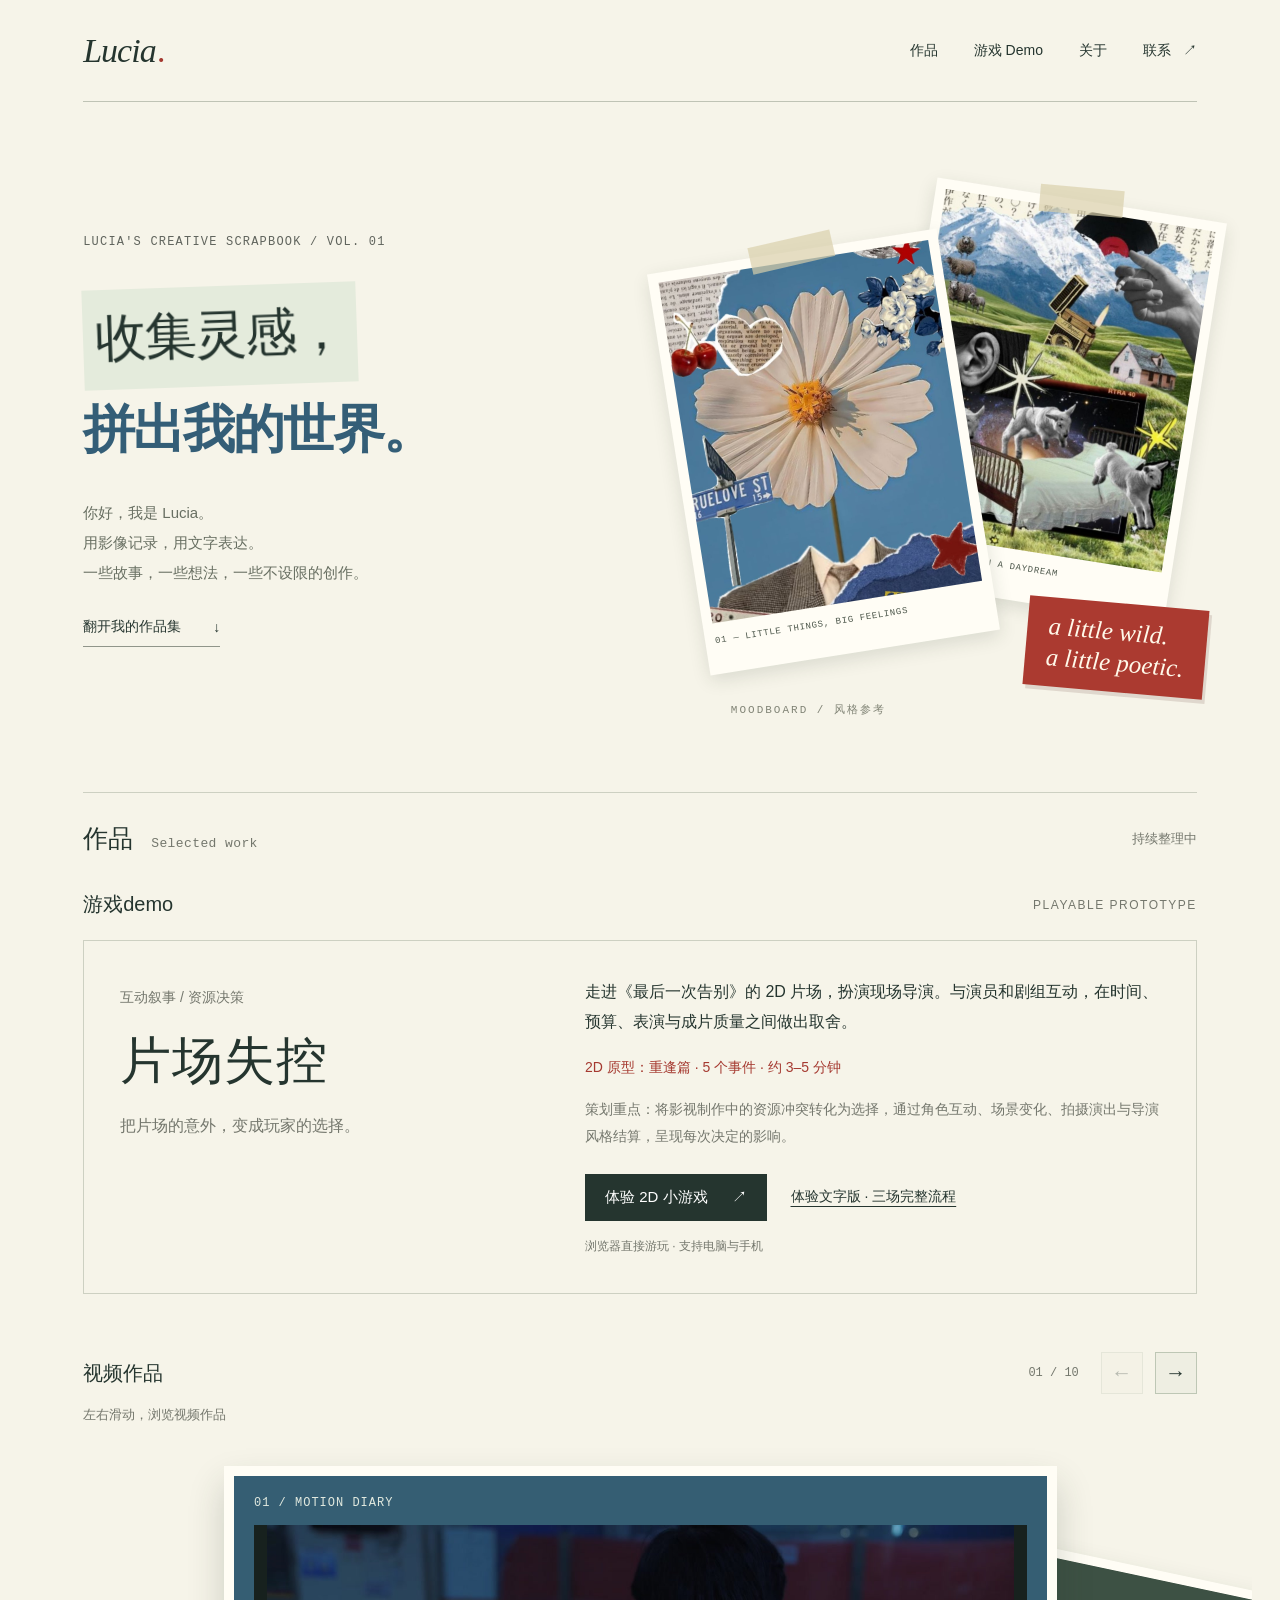
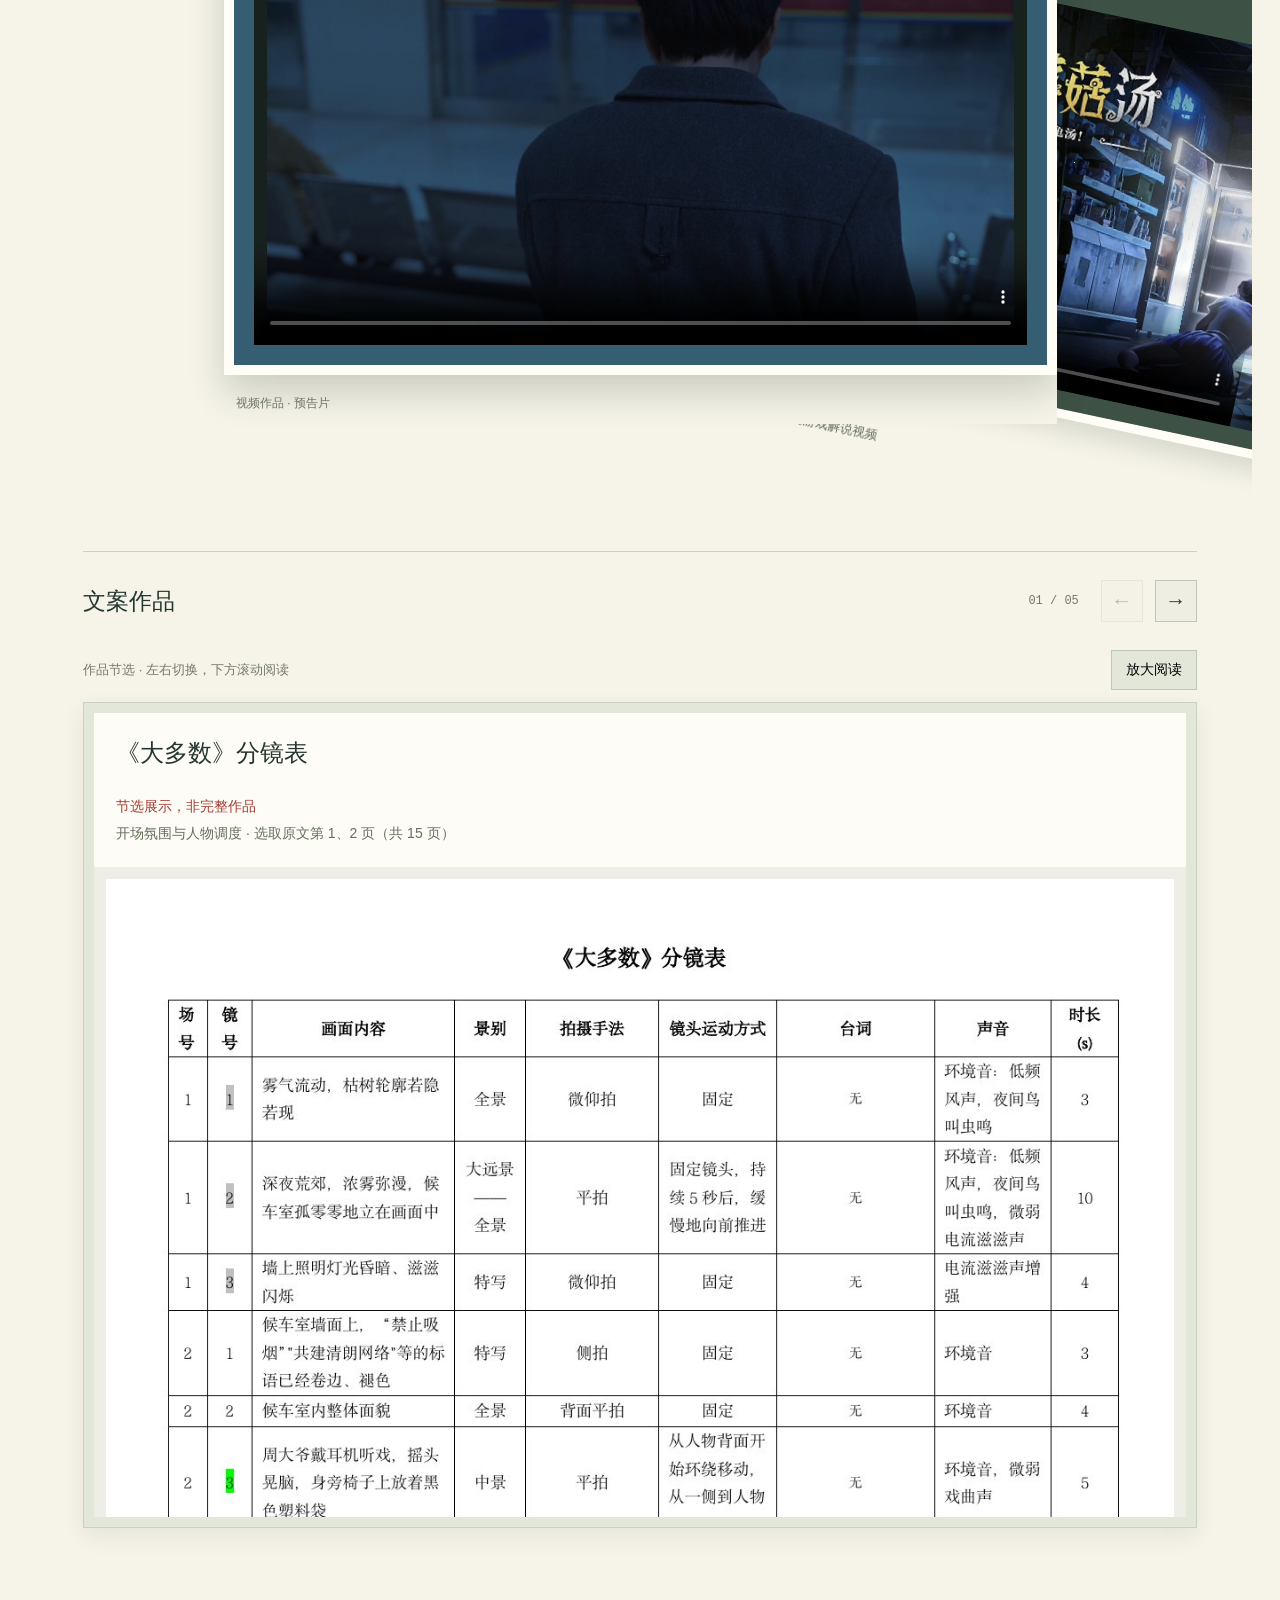
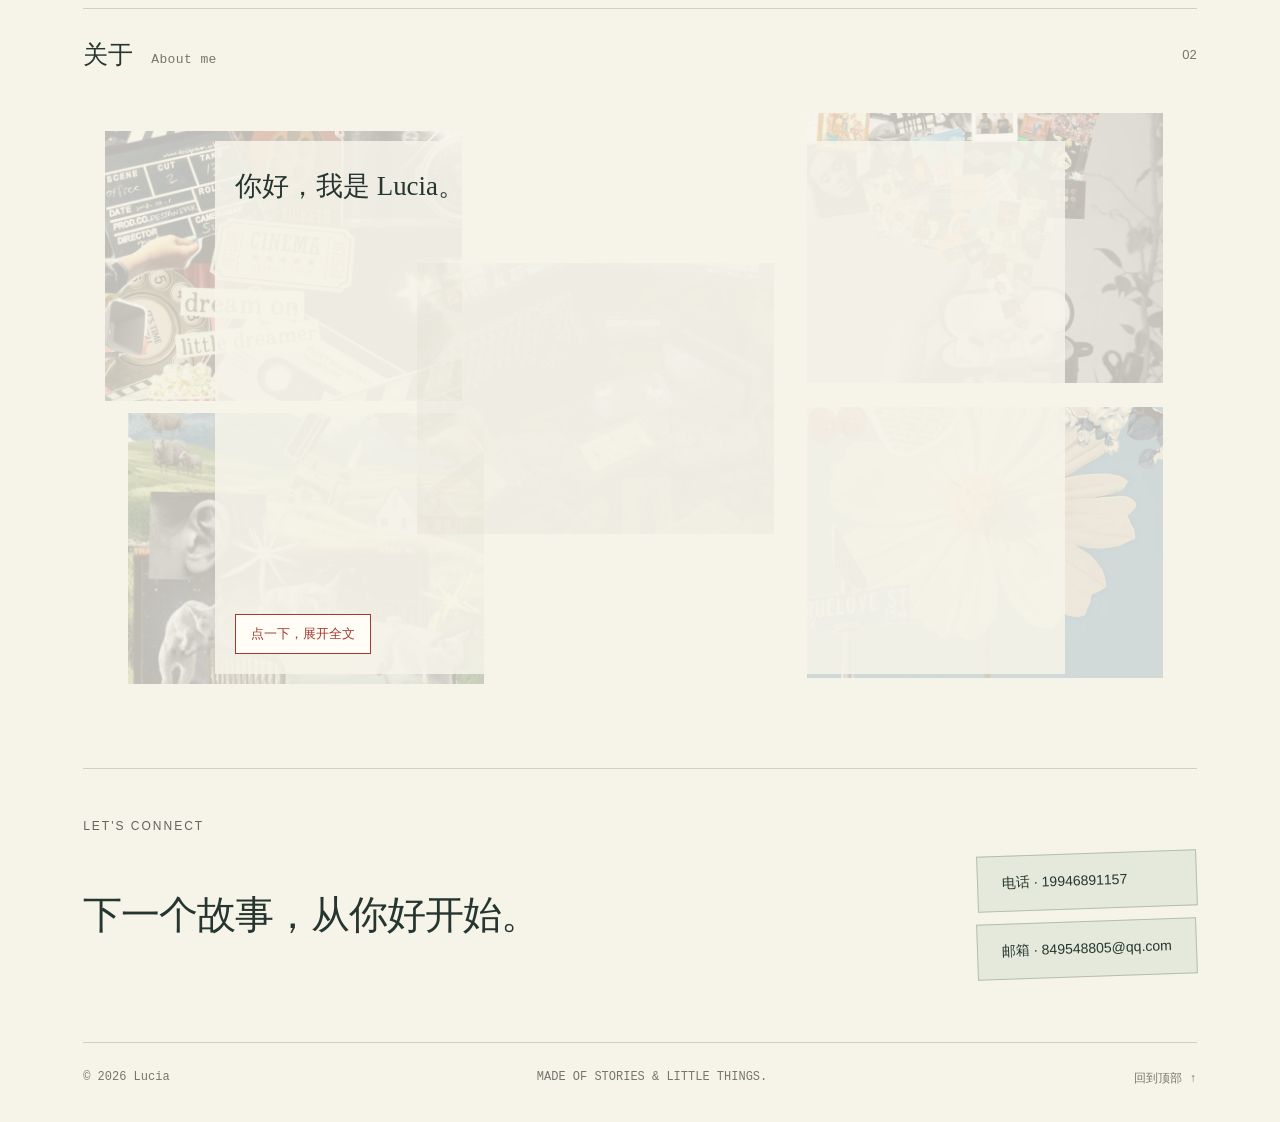
==== commit e6940cf6: "Replace third video showcase with Death Certificate script excerpt" ====
--- a/index.html
+++ b/index.html
@@ -1,9 +1,9 @@
 <!doctype html>
 <html lang="zh-CN">
-<head><meta charset="UTF-8"><meta name="viewport" content="width=device-width, initial-scale=1"><title>Lucia — 视频与文案</title><meta name="description" content="Lucia 的个人作品集，收集视频、文案与创作中的想法。"><link rel="icon" type="image/svg+xml" href="data:image/svg+xml,%3Csvg xmlns='http://www.w3.org/2000/svg' viewBox='0 0 32 32'%3E%3Crect width='32' height='32' rx='6' fill='%231a1a1a'/%3E%3Cpath d='M10 8v16h13' fill='none' stroke='white' stroke-width='3'/%3E%3C/svg%3E"><link rel="stylesheet" href="style.css?v=contact"></head>
+<head><meta charset="UTF-8"><meta name="viewport" content="width=device-width, initial-scale=1"><title>Lucia — 视频与文案</title><meta name="description" content="Lucia 的个人作品集，收集视频、文案与创作中的想法。"><link rel="icon" type="image/svg+xml" href="data:image/svg+xml,%3Csvg xmlns='http://www.w3.org/2000/svg' viewBox='0 0 32 32'%3E%3Crect width='32' height='32' rx='6' fill='%231a1a1a'/%3E%3Cpath d='M10 8v16h13' fill='none' stroke='white' stroke-width='3'/%3E%3C/svg%3E"><link rel="stylesheet" href="style.css?v=death-excerpt"></head>
 <body><a class="skip" href="#work">跳到作品</a><div class="page"><header><a class="identity" href="#home" aria-label="回到首页">Lucia<span class="identity-dot">.</span></a><nav aria-label="主导航"><a href="#work">作品</a><a href="#games">游戏 Demo</a><a href="#about">关于</a><a href="#contact">联系 <span aria-hidden="true">↗</span></a></nav></header>
 <main id="home"><section class="hero" aria-labelledby="intro"><div class="hero-copy"><p class="eyebrow">LUCIA'S CREATIVE SCRAPBOOK / VOL. 01</p><h1 id="intro"><span class="title-paper">收集灵感，</span><br><span class="serif">拼出我的世界。</span></h1><p class="hero-description">你好，我是 Lucia。<br>用影像记录，用文字表达。<br>一些故事，一些想法，一些不设限的创作。</p><a class="text-link" href="#work">翻开我的作品集 <span aria-hidden="true">↓</span></a></div><div class="collage-wall"><figure class="collage-photo green-photo"><img src="assets/collage-green.jpeg" alt="视觉参考拼贴：雪山、草地、唱片与超现实剪贴元素"><figcaption>02 — SOMEWHERE IN A DAYDREAM</figcaption></figure><figure class="collage-photo blue-photo"><img src="assets/collage-blue.jpeg" alt="视觉参考拼贴：蓝色背景、花朵、旧报纸与复古汽车"><figcaption>01 — LITTLE THINGS, BIG FEELINGS</figcaption></figure><span class="paper-label">a little wild.<br>a little poetic.</span><span class="reference-note">MOODBOARD / 风格参考</span></div></section><section id="work" class="work" aria-labelledby="work-title"><div class="section-head"><h2 id="work-title">作品<span>Selected work</span></h2><p>持续整理中</p></div><section id="games" class="game-work" aria-labelledby="games-title"><div class="game-work-heading"><h3 id="games-title">游戏demo</h3><span>PLAYABLE PROTOTYPE</span></div><article class="filmset-project"><div class="filmset-title"><p class="filmset-kicker">互动叙事 / 资源决策</p><h4>片场失控</h4><p class="filmset-subtitle">把片场的意外，变成玩家的选择。</p></div><div class="filmset-copy"><p>走进《最后一次告别》的 2D 片场，扮演现场导演。与演员和剧组互动，在时间、预算、表演与成片质量之间做出取舍。</p><p class="filmset-details">2D 原型：重逢篇 · 5 个事件 · 约 3–5 分钟</p><p class="filmset-method">策划重点：将影视制作中的资源冲突转化为选择，通过角色互动、场景变化、拍摄演出与导演风格结算，呈现每次决定的影响。</p><div class="filmset-links"><a class="filmset-play" href="games/filmset-chaos-2d/index.html">体验 2D 小游戏 <span aria-hidden="true">↗</span></a><a class="filmset-source" href="games/filmset-chaos/index.html">体验文字版 · 三场完整流程</a></div><p class="filmset-device">浏览器直接游玩 · 支持电脑与手机</p></div></article></section>
-<div class="video-section-head"><h3>视频作品</h3><div class="video-navigation"><span id="video-position" aria-live="polite">01 / 11</span><button type="button" id="video-prev" aria-label="上一个视频" aria-controls="video-track">←</button><button type="button" id="video-next" aria-label="下一个视频" aria-controls="video-track">→</button></div></div><p class="swipe-hint">左右滑动，浏览视频作品</p><div class="video-track" id="video-track" tabindex="0" role="region" aria-label="视频作品，左右滑动或使用方向键浏览"><article class="project"><div class="fan-card"><div class="project-space video-space actual-video"><span class="project-no">01 / MOTION DIARY</span><video controls playsinline preload="none" poster="assets/majority-poster.jpg" aria-label="视频作品 1"><source src="assets/majority-trailer.mp4" type="video/mp4">你的浏览器不支持视频播放，可<a href="assets/majority-trailer.mp4">打开视频</a>观看。</video></div><div class="project-caption"><span>视频作品 · 预告片</span></div></div></article><article class="project"><div class="fan-card"><div class="project-space video-space actual-video"><span class="project-no">02 / GAME CREATOR EDIT</span><video controls playsinline preload="none" poster="assets/turtle-mushroom-poster.jpg" aria-label="视频作品 2"><source src="assets/turtle-mushroom.mp4" type="video/mp4">你的浏览器不支持视频播放，可<a href="assets/turtle-mushroom.mp4">打开视频</a>观看。</video></div><div class="project-caption"><span>视频剪辑</span></div><p class="project-description">游戏博主的游戏解说视频</p></div></article><article class="project"><div class="fan-card"><div class="project-space video-space actual-video"><span class="project-no">03 / GAME CREATOR EDIT</span><video controls playsinline preload="none" poster="assets/zzz-poster.jpg" aria-label="视频作品 3"><source src="assets/zzz.mp4" type="video/mp4">你的浏览器不支持视频播放，可<a href="assets/zzz.mp4">打开视频</a>观看。</video></div><div class="project-caption"><span>视频剪辑</span></div><p class="project-description">游戏博主的游戏解说视频</p></div></article><article class="project director-project"><div class="fan-card"><div class="project-space video-space actual-video"><span class="project-no">04 / DIRECTOR'S CUT</span><video controls playsinline preload="none" poster="assets/ktv-poster.jpg" aria-label="视频作品 4"><source src="assets/ktv.mp4" type="video/mp4">你的浏览器不支持视频播放，可<a href="assets/ktv.mp4">打开视频</a>观看。</video></div><div class="project-caption"><span>编导作品</span></div><p class="project-description">担任编导的视频作品</p></div></article><article class="project director-project"><div class="fan-card"><div class="project-space video-space actual-video"><span class="project-no">05 / DIRECTOR'S CUT</span><video controls playsinline preload="none" poster="assets/social-app-poster.jpg" aria-label="视频作品 5"><source src="assets/social-app.mp4" type="video/mp4">你的浏览器不支持视频播放，可<a href="assets/social-app.mp4">打开视频</a>观看。</video></div><div class="project-caption"><span>编导作品</span></div><p class="project-description">担任编导的视频作品</p></div></article><article class="project director-project"><div class="fan-card"><div class="project-space video-space actual-video"><span class="project-no">06 / DIRECTOR'S CUT</span><video controls playsinline preload="none" poster="assets/lottery-poster.jpg" aria-label="视频作品 6"><source src="assets/lottery.mp4" type="video/mp4">你的浏览器不支持视频播放，可<a href="assets/lottery.mp4">打开视频</a>观看。</video></div><div class="project-caption"><span>编导作品</span></div><p class="project-description">担任编导的视频作品</p></div></article><article class="project director-project"><div class="fan-card"><div class="project-space video-space actual-video"><span class="project-no">07 / DIRECTOR'S CUT</span><video controls playsinline preload="none" poster="assets/fluorescent-mask-poster.jpg" aria-label="视频作品 7"><source src="assets/fluorescent-mask.mp4" type="video/mp4">你的浏览器不支持视频播放，可<a href="assets/fluorescent-mask.mp4">打开视频</a>观看。</video></div><div class="project-caption"><span>编导作品</span></div><p class="project-description">担任编导的视频作品</p></div></article><article class="project"><div class="fan-card"><div class="project-space video-space actual-video"><span class="project-no">08 / VIDEO</span><video controls playsinline preload="none" poster="assets/csy-27-poster.jpg" aria-label="视频作品 8"><source src="assets/csy-27.mp4" type="video/mp4">你的浏览器不支持视频播放，可<a href="assets/csy-27.mp4">打开视频</a>观看。</video></div><div class="project-caption"><span>视频作品</span></div></div></article><article class="project"><div class="fan-card"><div class="project-space video-space actual-video"><span class="project-no">09 / VIDEO</span><video controls playsinline preload="none" poster="assets/csy-40-poster.jpg" aria-label="视频作品 9"><source src="assets/csy-40.mp4" type="video/mp4">你的浏览器不支持视频播放，可<a href="assets/csy-40.mp4">打开视频</a>观看。</video></div><div class="project-caption"><span>视频作品</span></div></div></article><article class="project"><div class="fan-card"><div class="project-space video-space actual-video"><span class="project-no">10 / GAME VIDEO</span><video controls playsinline preload="none" poster="assets/zhenying-game-recommendation-poster.jpg" aria-label="游戏推荐 · 针影裁梦"><source src="assets/zhenying-game-recommendation.mp4" type="video/mp4">你的浏览器不支持视频播放，可<a href="assets/zhenying-game-recommendation.mp4">打开视频</a>观看。</video></div><div class="project-caption"><span>游戏推荐 · 针影裁梦</span></div></div></article><article class="project"><div class="fan-card"><div class="project-space video-space actual-video"><span class="project-no">11 / GAME VIDEO</span><video controls playsinline preload="none" poster="assets/zhenying-caimeng-1-poster.jpg" aria-label="针影裁梦1"><source src="assets/zhenying-caimeng-1.mp4" type="video/mp4">你的浏览器不支持视频播放，可<a href="assets/zhenying-caimeng-1.mp4">打开视频</a>观看。</video></div><div class="project-caption"><span>针影裁梦1</span></div></div></article></div><section class="writing-reader-section" id="writing" aria-label="文案作品"><div class="writing-section-head"><h3>文案作品</h3><div class="video-navigation"><span id="writing-position" aria-live="polite">01 / 04</span><button id="writing-prev" type="button" aria-label="上一篇文案">←</button><button id="writing-next" type="button" aria-label="下一篇文案">→</button></div></div><div class="reader-toolbar"><p class="swipe-hint">作品节选 · 左右切换，下方滚动阅读</p><button type="button" id="reading-zoom" aria-pressed="false">放大阅读</button></div><div class="writing-reader" id="writing-reader"><article class="reading-panel" ><h4>《大多数》分镜表</h4><p class="excerpt-note"><strong>节选展示，非完整作品</strong><br>开场氛围与人物调度 · 选取原文第 1、2 页（共 15 页）</p><div class="reading-scroll" tabindex="0" aria-label="《大多数》分镜表节选"><figure class="document-page"><img src="assets/documents/excerpts/storyboard-1.jpg" alt="《大多数》分镜表节选，原文第 1 页" loading="lazy"><figcaption>节选 · 原文第 1 页 / 共 15 页</figcaption></figure><figure class="document-page"><img src="assets/documents/excerpts/storyboard-2.jpg" alt="《大多数》分镜表节选，原文第 2 页" loading="lazy"><figcaption>节选 · 原文第 2 页 / 共 15 页</figcaption></figure></div></article><article class="reading-panel" hidden><h4>《大多数》剧本</h4><p class="excerpt-note"><strong>节选展示，非完整作品</strong><br>冲突建立与人物对白 · 选取原文第 4、5 页（共 14 页）</p><div class="reading-scroll" tabindex="0" aria-label="《大多数》剧本节选"><figure class="document-page"><img src="assets/documents/excerpts/screenplay-4.jpg" alt="《大多数》剧本节选，原文第 4 页" loading="lazy"><figcaption>节选 · 原文第 4 页 / 共 14 页</figcaption></figure><figure class="document-page"><img src="assets/documents/excerpts/screenplay-5.jpg" alt="《大多数》剧本节选，原文第 5 页" loading="lazy"><figcaption>节选 · 原文第 5 页 / 共 14 页</figcaption></figure></div></article><article class="reading-panel" hidden><h4>《长生引》第一集剧本及视频提示词</h4><p class="excerpt-note"><strong>节选展示，非完整作品</strong><br>开场剧本与视频提示词示例 · 选取原文第 1、2、9 页（共 37 页）</p><div class="reading-scroll" tabindex="0" aria-label="《长生引》第一集剧本及视频提示词节选"><figure class="document-page"><img src="assets/documents/excerpts/episode-1.jpg" alt="《长生引》第一集剧本及视频提示词节选，原文第 1 页" loading="lazy"><figcaption>节选 · 原文第 1 页 / 共 37 页</figcaption></figure><figure class="document-page"><img src="assets/documents/excerpts/episode-2.jpg" alt="《长生引》第一集剧本及视频提示词节选，原文第 2 页" loading="lazy"><figcaption>节选 · 原文第 2 页 / 共 37 页</figcaption></figure><figure class="document-page"><img src="assets/documents/excerpts/episode-9.jpg" alt="《长生引》第一集剧本及视频提示词节选，原文第 9 页" loading="lazy"><figcaption>节选 · 原文第 9 页 / 共 37 页</figcaption></figure></div></article><article class="reading-panel" hidden><h4>《长生引》世界观及主要人物</h4><p class="excerpt-note"><strong>节选展示，非完整作品</strong><br>世界观架构与主要人物设定 · 选取原文第 1、3 页（共 4 页）</p><div class="reading-scroll" tabindex="0" aria-label="《长生引》世界观及主要人物节选"><figure class="document-page"><img src="assets/documents/excerpts/world-1.jpg" alt="《长生引》世界观及主要人物节选，原文第 1 页" loading="lazy"><figcaption>节选 · 原文第 1 页 / 共 4 页</figcaption></figure><figure class="document-page"><img src="assets/documents/excerpts/world-3.jpg" alt="《长生引》世界观及主要人物节选，原文第 3 页" loading="lazy"><figcaption>节选 · 原文第 3 页 / 共 4 页</figcaption></figure></div></article></div></section></section>
+<div class="video-section-head"><h3>视频作品</h3><div class="video-navigation"><span id="video-position" aria-live="polite">01 / 10</span><button type="button" id="video-prev" aria-label="上一个视频" aria-controls="video-track">←</button><button type="button" id="video-next" aria-label="下一个视频" aria-controls="video-track">→</button></div></div><p class="swipe-hint">左右滑动，浏览视频作品</p><div class="video-track" id="video-track" tabindex="0" role="region" aria-label="视频作品，左右滑动或使用方向键浏览"><article class="project"><div class="fan-card"><div class="project-space video-space actual-video"><span class="project-no">01 / MOTION DIARY</span><video controls playsinline preload="none" poster="assets/majority-poster.jpg" aria-label="视频作品 1"><source src="assets/majority-trailer.mp4" type="video/mp4">你的浏览器不支持视频播放，可<a href="assets/majority-trailer.mp4">打开视频</a>观看。</video></div><div class="project-caption"><span>视频作品 · 预告片</span></div></div></article><article class="project"><div class="fan-card"><div class="project-space video-space actual-video"><span class="project-no">02 / GAME CREATOR EDIT</span><video controls playsinline preload="none" poster="assets/turtle-mushroom-poster.jpg" aria-label="视频作品 2"><source src="assets/turtle-mushroom.mp4" type="video/mp4">你的浏览器不支持视频播放，可<a href="assets/turtle-mushroom.mp4">打开视频</a>观看。</video></div><div class="project-caption"><span>视频剪辑</span></div><p class="project-description">游戏博主的游戏解说视频</p></div></article><article class="project director-project"><div class="fan-card"><div class="project-space video-space actual-video"><span class="project-no">03 / DIRECTOR'S CUT</span><video controls playsinline preload="none" poster="assets/ktv-poster.jpg" aria-label="视频作品 3"><source src="assets/ktv.mp4" type="video/mp4">你的浏览器不支持视频播放，可<a href="assets/ktv.mp4">打开视频</a>观看。</video></div><div class="project-caption"><span>编导作品</span></div><p class="project-description">担任编导的视频作品</p></div></article><article class="project director-project"><div class="fan-card"><div class="project-space video-space actual-video"><span class="project-no">04 / DIRECTOR'S CUT</span><video controls playsinline preload="none" poster="assets/social-app-poster.jpg" aria-label="视频作品 4"><source src="assets/social-app.mp4" type="video/mp4">你的浏览器不支持视频播放，可<a href="assets/social-app.mp4">打开视频</a>观看。</video></div><div class="project-caption"><span>编导作品</span></div><p class="project-description">担任编导的视频作品</p></div></article><article class="project director-project"><div class="fan-card"><div class="project-space video-space actual-video"><span class="project-no">05 / DIRECTOR'S CUT</span><video controls playsinline preload="none" poster="assets/lottery-poster.jpg" aria-label="视频作品 5"><source src="assets/lottery.mp4" type="video/mp4">你的浏览器不支持视频播放，可<a href="assets/lottery.mp4">打开视频</a>观看。</video></div><div class="project-caption"><span>编导作品</span></div><p class="project-description">担任编导的视频作品</p></div></article><article class="project director-project"><div class="fan-card"><div class="project-space video-space actual-video"><span class="project-no">06 / DIRECTOR'S CUT</span><video controls playsinline preload="none" poster="assets/fluorescent-mask-poster.jpg" aria-label="视频作品 6"><source src="assets/fluorescent-mask.mp4" type="video/mp4">你的浏览器不支持视频播放，可<a href="assets/fluorescent-mask.mp4">打开视频</a>观看。</video></div><div class="project-caption"><span>编导作品</span></div><p class="project-description">担任编导的视频作品</p></div></article><article class="project"><div class="fan-card"><div class="project-space video-space actual-video"><span class="project-no">07 / VIDEO</span><video controls playsinline preload="none" poster="assets/csy-27-poster.jpg" aria-label="视频作品 7"><source src="assets/csy-27.mp4" type="video/mp4">你的浏览器不支持视频播放，可<a href="assets/csy-27.mp4">打开视频</a>观看。</video></div><div class="project-caption"><span>视频作品</span></div><p class="project-description">《长生引》AIGC真人剧</p></div></article><article class="project"><div class="fan-card"><div class="project-space video-space actual-video"><span class="project-no">08 / VIDEO</span><video controls playsinline preload="none" poster="assets/csy-40-poster.jpg" aria-label="视频作品 8"><source src="assets/csy-40.mp4" type="video/mp4">你的浏览器不支持视频播放，可<a href="assets/csy-40.mp4">打开视频</a>观看。</video></div><div class="project-caption"><span>视频作品</span></div><p class="project-description">《长生引》AIGC真人剧</p></div></article><article class="project"><div class="fan-card"><div class="project-space video-space actual-video"><span class="project-no">09 / GAME VIDEO</span><video controls playsinline preload="none" poster="assets/zhenying-game-recommendation-poster.jpg" aria-label="游戏推荐 · 针影裁梦"><source src="assets/zhenying-game-recommendation.mp4" type="video/mp4">你的浏览器不支持视频播放，可<a href="assets/zhenying-game-recommendation.mp4">打开视频</a>观看。</video></div><div class="project-caption"><span>游戏推荐 · 针影裁梦</span></div><p class="project-description">游戏博主视频</p></div></article><article class="project"><div class="fan-card"><div class="project-space video-space actual-video"><span class="project-no">10 / GAME VIDEO</span><video controls playsinline preload="none" poster="assets/zhenying-caimeng-1-poster.jpg" aria-label="针影裁梦1"><source src="assets/zhenying-caimeng-1.mp4" type="video/mp4">你的浏览器不支持视频播放，可<a href="assets/zhenying-caimeng-1.mp4">打开视频</a>观看。</video></div><div class="project-caption"><span>针影裁梦1</span></div><p class="project-description">游戏博主视频</p></div></article></div><section class="writing-reader-section" id="writing" aria-label="文案作品"><div class="writing-section-head"><h3>文案作品</h3><div class="video-navigation"><span id="writing-position" aria-live="polite">01 / 05</span><button id="writing-prev" type="button" aria-label="上一篇文案">←</button><button id="writing-next" type="button" aria-label="下一篇文案">→</button></div></div><div class="reader-toolbar"><p class="swipe-hint">作品节选 · 左右切换，下方滚动阅读</p><button type="button" id="reading-zoom" aria-pressed="false">放大阅读</button></div><div class="writing-reader" id="writing-reader"><article class="reading-panel" ><h4>《大多数》分镜表</h4><p class="excerpt-note"><strong>节选展示，非完整作品</strong><br>开场氛围与人物调度 · 选取原文第 1、2 页（共 15 页）</p><div class="reading-scroll" tabindex="0" aria-label="《大多数》分镜表节选"><figure class="document-page"><img src="assets/documents/excerpts/storyboard-1.jpg" alt="《大多数》分镜表节选，原文第 1 页" loading="lazy"><figcaption>节选 · 原文第 1 页 / 共 15 页</figcaption></figure><figure class="document-page"><img src="assets/documents/excerpts/storyboard-2.jpg" alt="《大多数》分镜表节选，原文第 2 页" loading="lazy"><figcaption>节选 · 原文第 2 页 / 共 15 页</figcaption></figure></div></article><article class="reading-panel" hidden><h4>《大多数》剧本</h4><p class="excerpt-note"><strong>节选展示，非完整作品</strong><br>冲突建立与人物对白 · 选取原文第 4、5 页（共 14 页）</p><div class="reading-scroll" tabindex="0" aria-label="《大多数》剧本节选"><figure class="document-page"><img src="assets/documents/excerpts/screenplay-4.jpg" alt="《大多数》剧本节选，原文第 4 页" loading="lazy"><figcaption>节选 · 原文第 4 页 / 共 14 页</figcaption></figure><figure class="document-page"><img src="assets/documents/excerpts/screenplay-5.jpg" alt="《大多数》剧本节选，原文第 5 页" loading="lazy"><figcaption>节选 · 原文第 5 页 / 共 14 页</figcaption></figure></div></article><article class="reading-panel" hidden><h4>《长生引》第一集剧本及视频提示词</h4><p class="excerpt-note"><strong>节选展示，非完整作品</strong><br>开场剧本与视频提示词示例 · 选取原文第 1、2、9 页（共 37 页）</p><div class="reading-scroll" tabindex="0" aria-label="《长生引》第一集剧本及视频提示词节选"><figure class="document-page"><img src="assets/documents/excerpts/episode-1.jpg" alt="《长生引》第一集剧本及视频提示词节选，原文第 1 页" loading="lazy"><figcaption>节选 · 原文第 1 页 / 共 37 页</figcaption></figure><figure class="document-page"><img src="assets/documents/excerpts/episode-2.jpg" alt="《长生引》第一集剧本及视频提示词节选，原文第 2 页" loading="lazy"><figcaption>节选 · 原文第 2 页 / 共 37 页</figcaption></figure><figure class="document-page"><img src="assets/documents/excerpts/episode-9.jpg" alt="《长生引》第一集剧本及视频提示词节选，原文第 9 页" loading="lazy"><figcaption>节选 · 原文第 9 页 / 共 37 页</figcaption></figure></div></article><article class="reading-panel" hidden><h4>《长生引》世界观及主要人物</h4><p class="excerpt-note"><strong>节选展示，非完整作品</strong><br>世界观架构与主要人物设定 · 选取原文第 1、3 页（共 4 页）</p><div class="reading-scroll" tabindex="0" aria-label="《长生引》世界观及主要人物节选"><figure class="document-page"><img src="assets/documents/excerpts/world-1.jpg" alt="《长生引》世界观及主要人物节选，原文第 1 页" loading="lazy"><figcaption>节选 · 原文第 1 页 / 共 4 页</figcaption></figure><figure class="document-page"><img src="assets/documents/excerpts/world-3.jpg" alt="《长生引》世界观及主要人物节选，原文第 3 页" loading="lazy"><figcaption>节选 · 原文第 3 页 / 共 4 页</figcaption></figure></div></article><article class="reading-panel" hidden><h4>《死亡证明》剧本节选</h4><p class="excerpt-note"><strong>节选展示，非完整作品</strong><br>开场悬念与人物冲突 · 选取原文第 1、2 场</p><div class="reading-scroll" tabindex="0" aria-label="《死亡证明》剧本节选"><div class="reading-text script-excerpt"><h5>1.内景 县城早餐店 夜 周芸、周磊（电话音）、母亲（语音）</h5><p>△卷帘门落到一半。周芸蹲在地上清理油污。手机在桌上震动，屏幕显示“周磊”。她擦了擦手，接通。</p><p class="script-speaker">周芸：</p><p>怎么了？</p><p>△电话另一端传来哭声。</p><p class="script-speaker">周磊（电话音）：</p><p>姐，妈没了。</p><p>△周芸手里的抹布掉在地上。</p><p class="script-speaker">周芸：</p><p>你说什么？</p><p class="script-speaker">周磊（电话音）：</p><p>下午突然倒下，没救过来……你赶紧回来吧。</p><p class="script-speaker">周芸：</p><p>在哪家医院？我现在过去。</p><p class="script-speaker">周磊（电话音）：</p><p>已经接回家了。</p><p>△周芸站起，膝盖撞到桌角。她没有顾上疼。</p><p class="script-speaker">周芸：</p><p>下午的事，你现在才告诉我？</p><p>△电话挂断。周芸重新拨打，无人接听。她翻开与母亲的聊天记录。最近一条，是自己转出的两千元。上方还有一条母亲的语音。她点开。</p><p class="script-speaker">母亲（语音）：</p><p>你弟最近难，你手头要是还有，就再帮他一点……</p><p>△周芸按停语音。她抓起外套和车钥匙，钻出卷帘门。</p><p>△切黑。片名：死亡证明。</p><h5>2.内景 老宅灵堂 夜 周芸、周磊、二叔、姑妈、小雨、表叔、亲戚若干、母亲（电话音）</h5><p>△遗像、白烛、合着盖的棺材。哀乐从一只小音箱里循环播放。周芸拖着行李箱进门，鞋边沾满泥水。周磊迎上来。</p><p class="script-speaker">周磊：</p><p>姐。</p><p>△周芸径直走到棺材旁，伸手碰棺盖。周磊拦住她。</p><p class="script-speaker">周芸：</p><p>打开。我看看妈。</p><p class="script-speaker">周磊：</p><p>都收拾好了。</p><p class="script-speaker">周芸：</p><p>我还没见她。</p><p class="script-speaker">姑妈：</p><p>先磕头，别乱了规矩。</p><p>△二叔将一条白布塞给周芸，示意她系在腰上。小雨递来纸钱。表叔蹲在供桌旁调电子蜡烛，白光误切成彩色，他赶紧又按回去。</p><p>△周芸跪下，手机震动。她接起一个陌生号码。</p><p class="script-speaker">周芸：</p><p>喂？</p><p class="script-speaker">母亲（电话音）：</p><p>芸芸，妈没死。</p><p>△周芸猛地抬头。</p><p class="script-speaker">母亲（电话音）：</p><p>棺材里不是我。别让你弟知道……</p><p>△电话里传来开门声，通话断了。周芸望向棺材。</p><p class="script-speaker">周磊：</p><p>怎么了？</p><p class="script-speaker">周芸：</p><p>妈穿的是哪件衣服？</p><p class="script-speaker">周磊：</p><p>寿衣。</p><p class="script-speaker">周芸：</p><p>谁给她换的？</p><p>△周磊看向姑妈。姑妈低头扯平白布。</p><p class="script-speaker">姑妈：</p><p>你回来送她就行了，问这些干什么。</p><p>△二叔将三炷香塞进周芸手里。</p><p class="script-speaker">二叔：</p><p>先把该做的做了。</p><p>△周芸接过香，插进香炉。她重新看了一眼手机，将它放进口袋。</p></div></div></article></div></section></section>
 <section id="about" class="about" aria-labelledby="about-title"><div class="section-head"><h2 id="about-title">关于<span>About me</span></h2><span class="section-number">02</span></div><div class="about-narrative"><div class="about-background" aria-hidden="true"><img src="assets/intro-film.jpeg" alt=""><img src="assets/intro-music.jpeg" alt=""><img src="assets/intro-games.jpeg" alt=""><img src="assets/collage-green.jpeg" alt=""><img src="assets/collage-blue.jpeg" alt=""></div><div class="about-text"><p class="opening-line">你好，我是 Lucia。</p><p class="opening-line">我对很多东西都保持着兴趣：电影、音乐、游戏、故事、人物，以及那些很难被准确说清楚，却会让人突然产生共鸣的瞬间。</p><p class="opening-line">我始终相信，好的内容不一定需要宏大的表达。一个真实的人物、一点细微的情绪、一次恰到好处的互动，都可能让人记住很久。</p><p class="opening-line">希望这里不只是一个作品的陈列柜，也能慢慢成为属于我的一小块创作空间。</p><button class="reveal-all" type="button">点一下，展开全文</button></div></div></section>
 <section id="contact" class="contact" aria-labelledby="contact-title"><p class="eyebrow">LET'S CONNECT</p><div class="contact-row"><h2 id="contact-title">下一个故事，从你好开始。</h2><div class="contact-details"><a href="tel:19946891157" class="contact-button">电话 · 19946891157</a><a href="mailto:849548805@qq.com" class="contact-button">邮箱 · 849548805@qq.com</a></div></div></section></main><footer><p>© <span id="year">2026</span> Lucia</p><span>MADE OF STORIES & LITTLE THINGS.</span><a href="#home">回到顶部 ↑</a></footer></div><script>document.getElementById('year').textContent = new Date().getFullYear();
 const track=document.getElementById('video-track'),cards=[...track.children],prev=document.getElementById('video-prev'),next=document.getElementById('video-next'),position=document.getElementById('video-position');
--- a/style.css
+++ b/style.css
@@ -53,3 +53,5 @@
 
 /* Contact links */
 .contact-details{display:flex;flex-direction:column;gap:12px;max-width:100%}.contact-details .contact-button{overflow-wrap:anywhere;min-width:0}
+
+.script-excerpt h5{font-size:1.05em;line-height:1.8;margin:1.5em 0 1em}.script-excerpt h5:first-child{margin-top:0}.script-excerpt .script-speaker{font-weight:600;margin-bottom:.15em}
